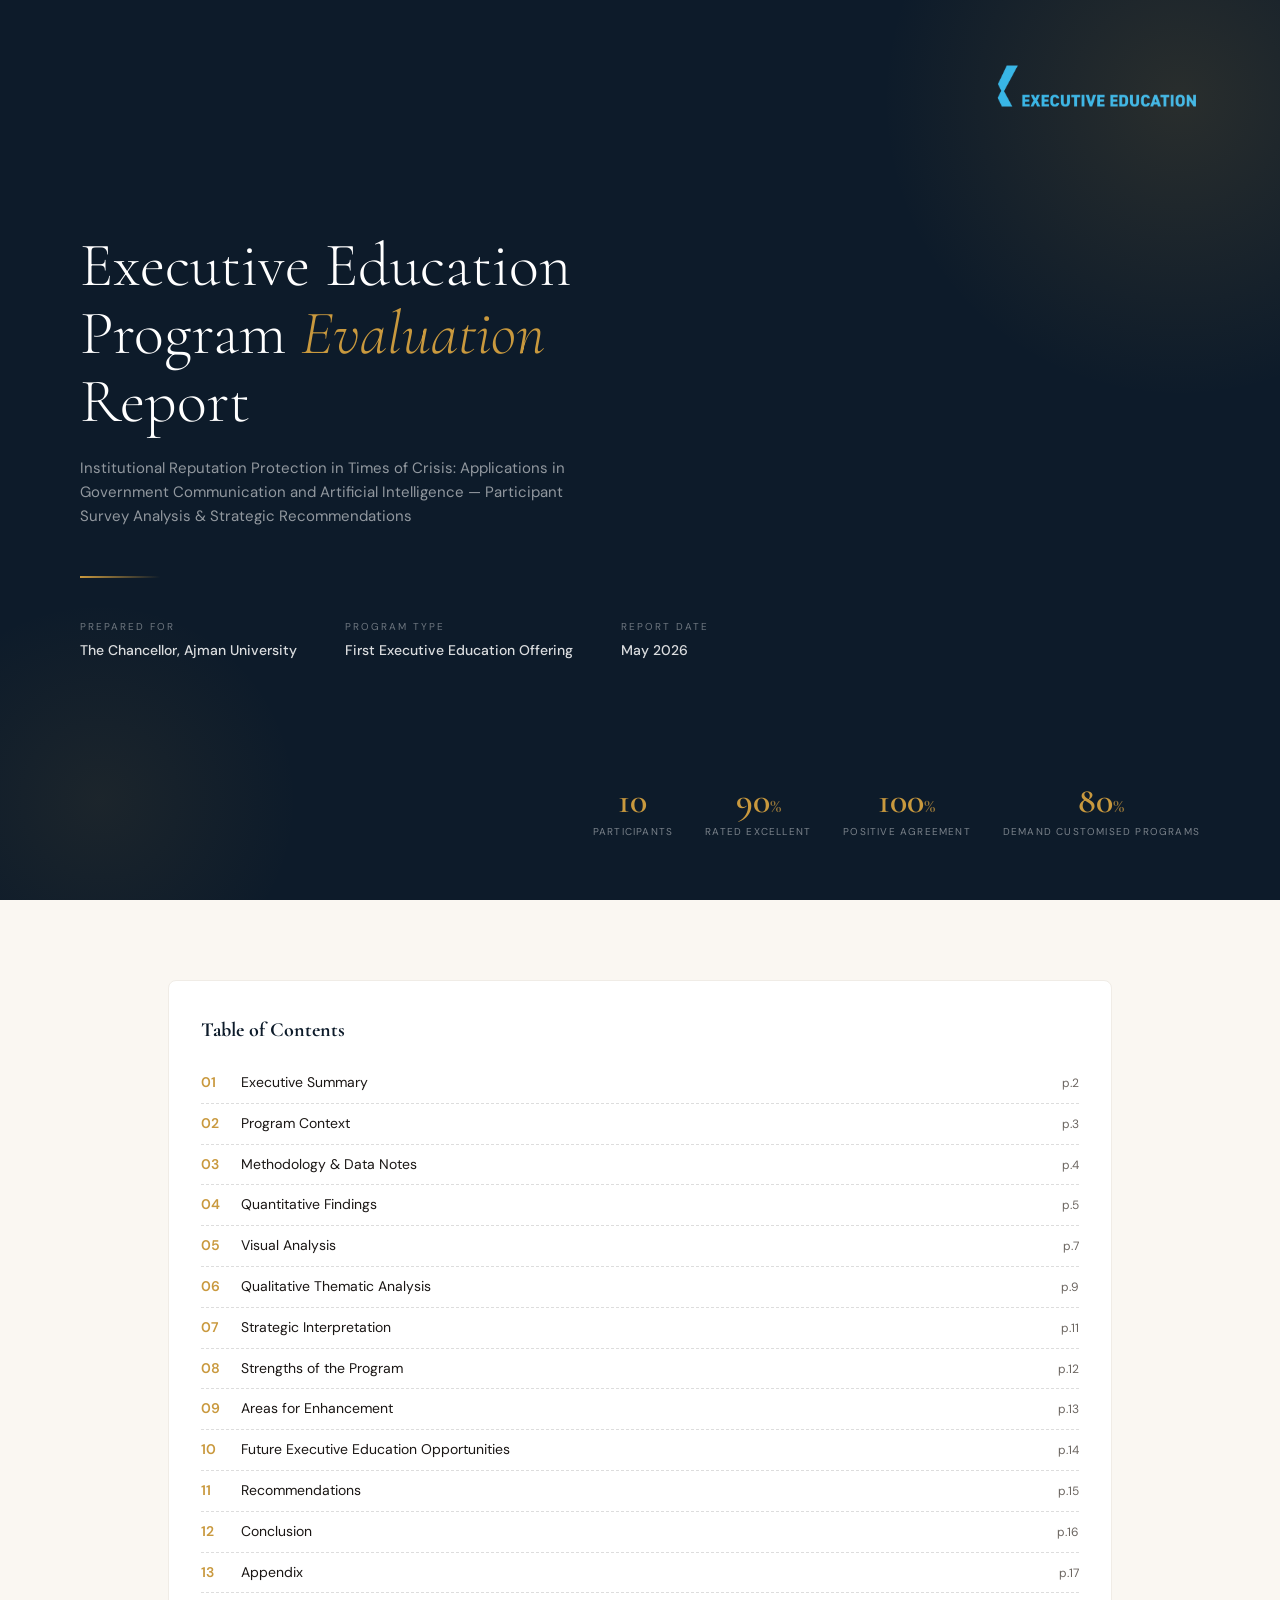
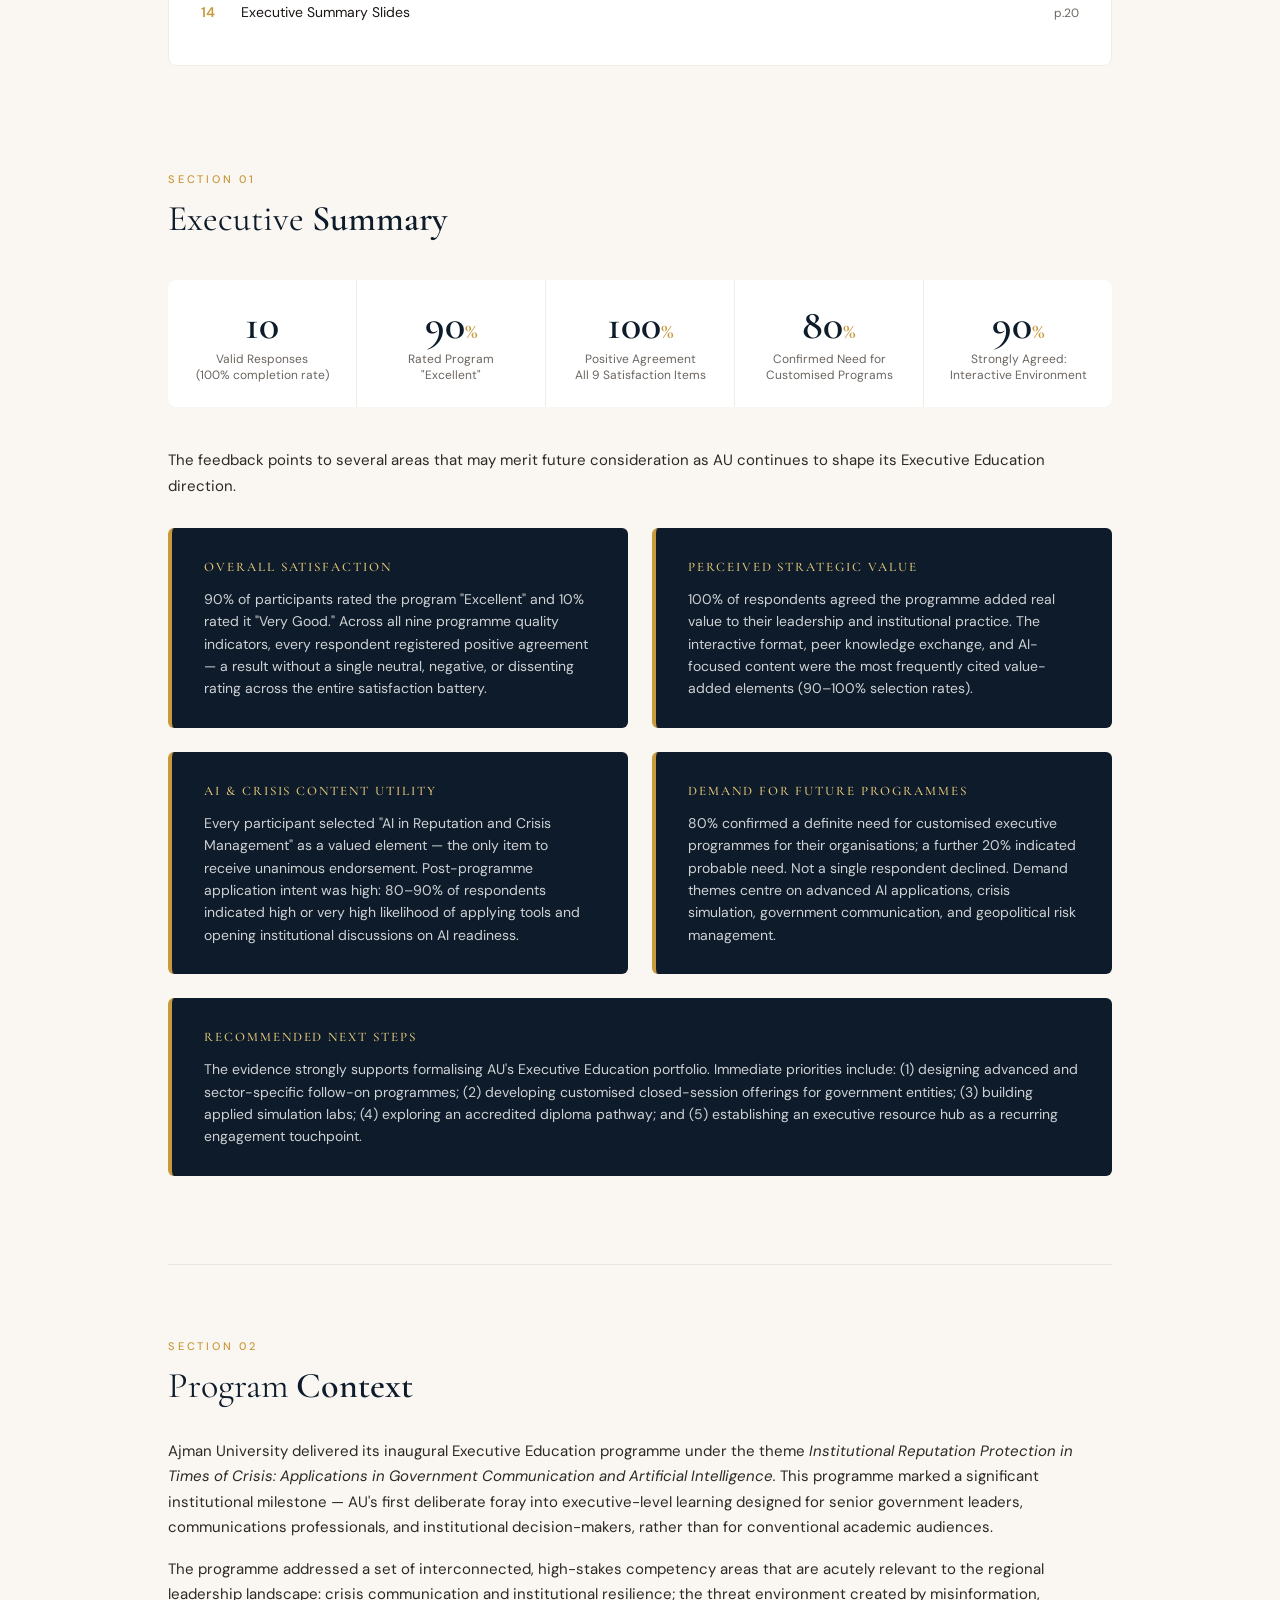
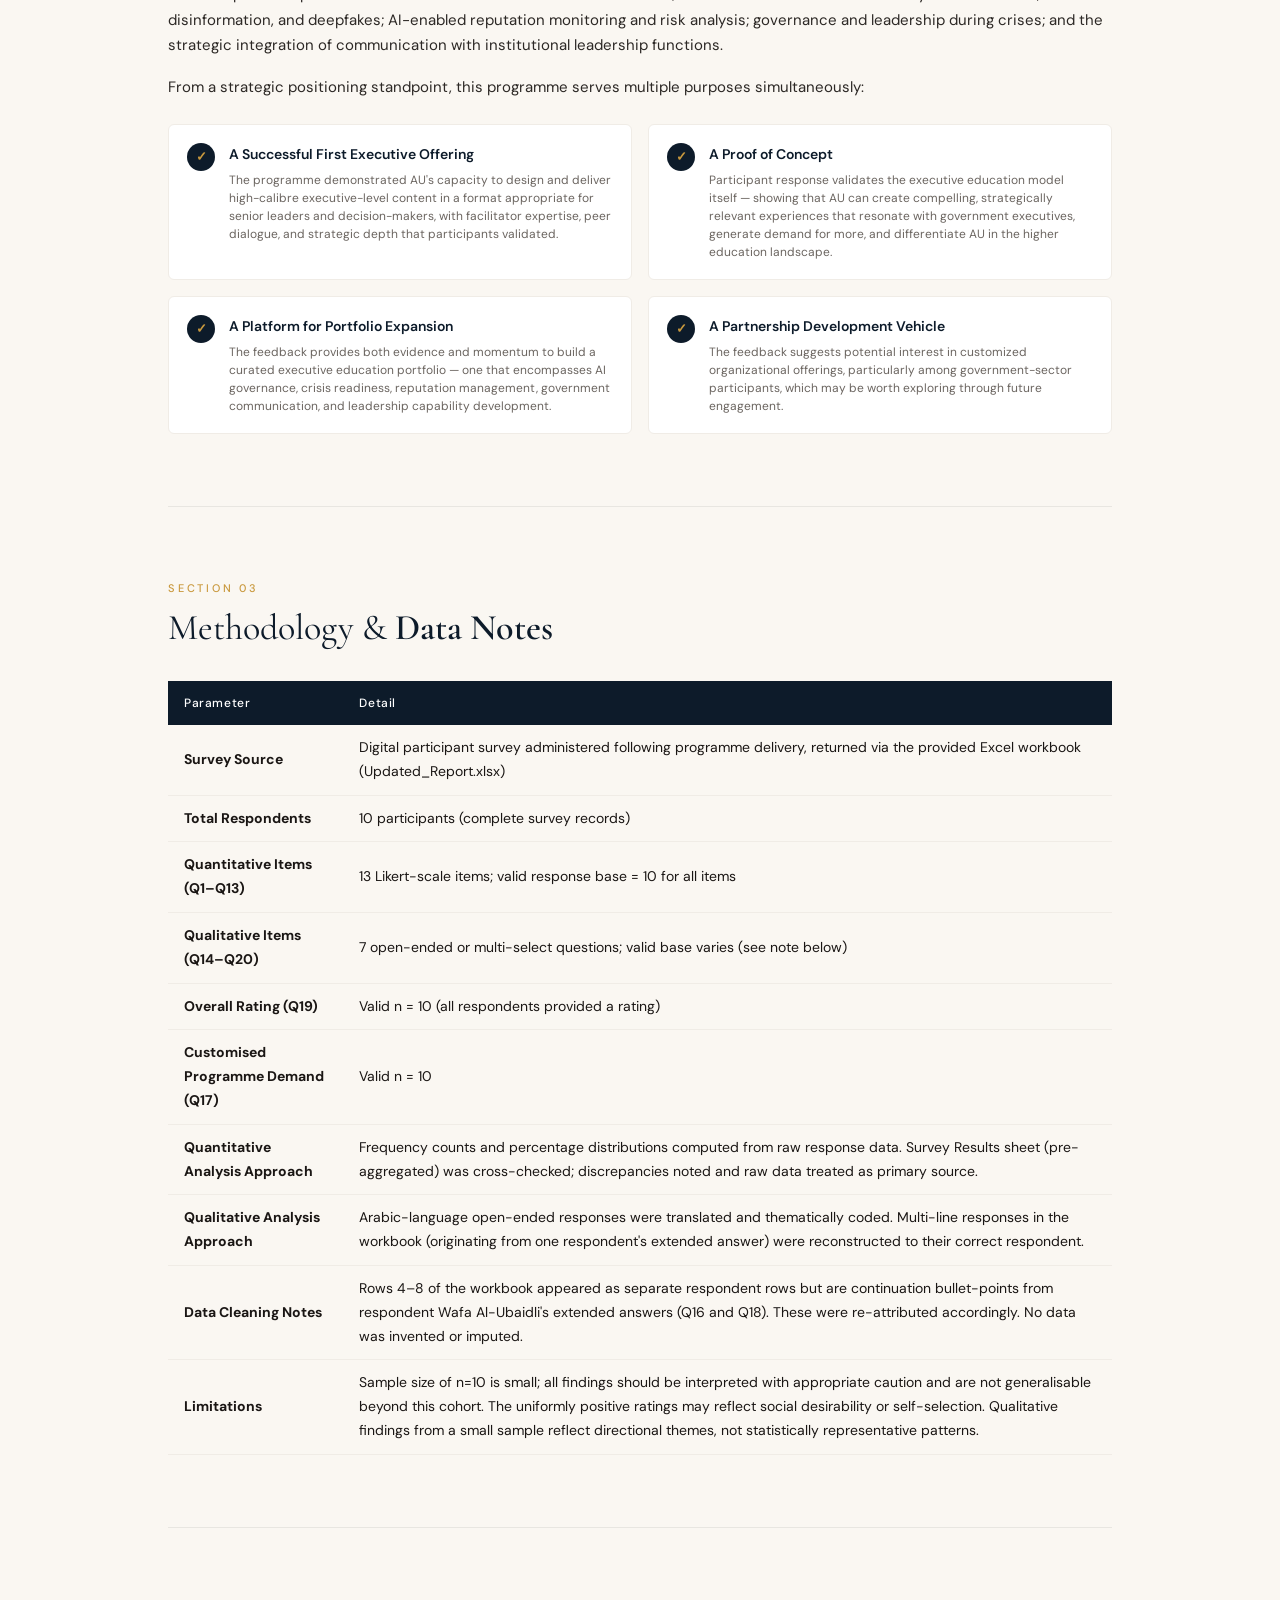
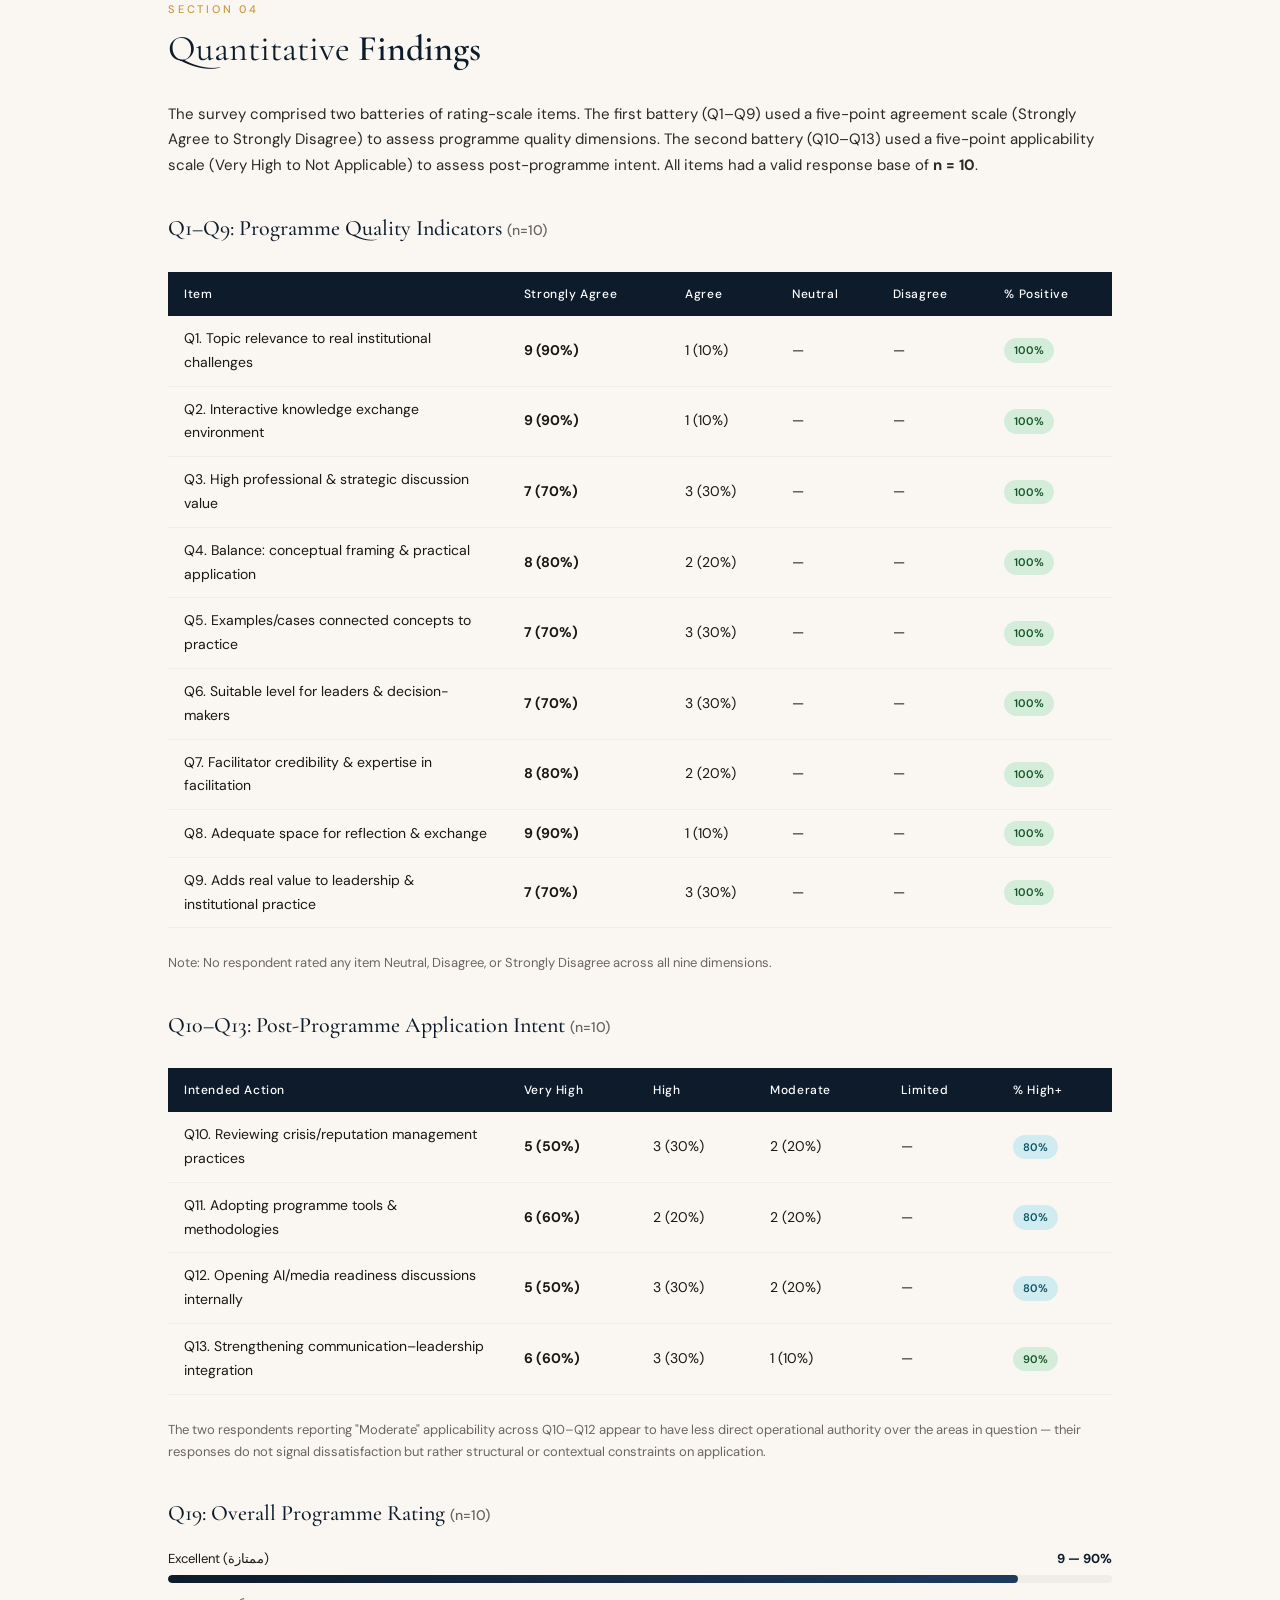
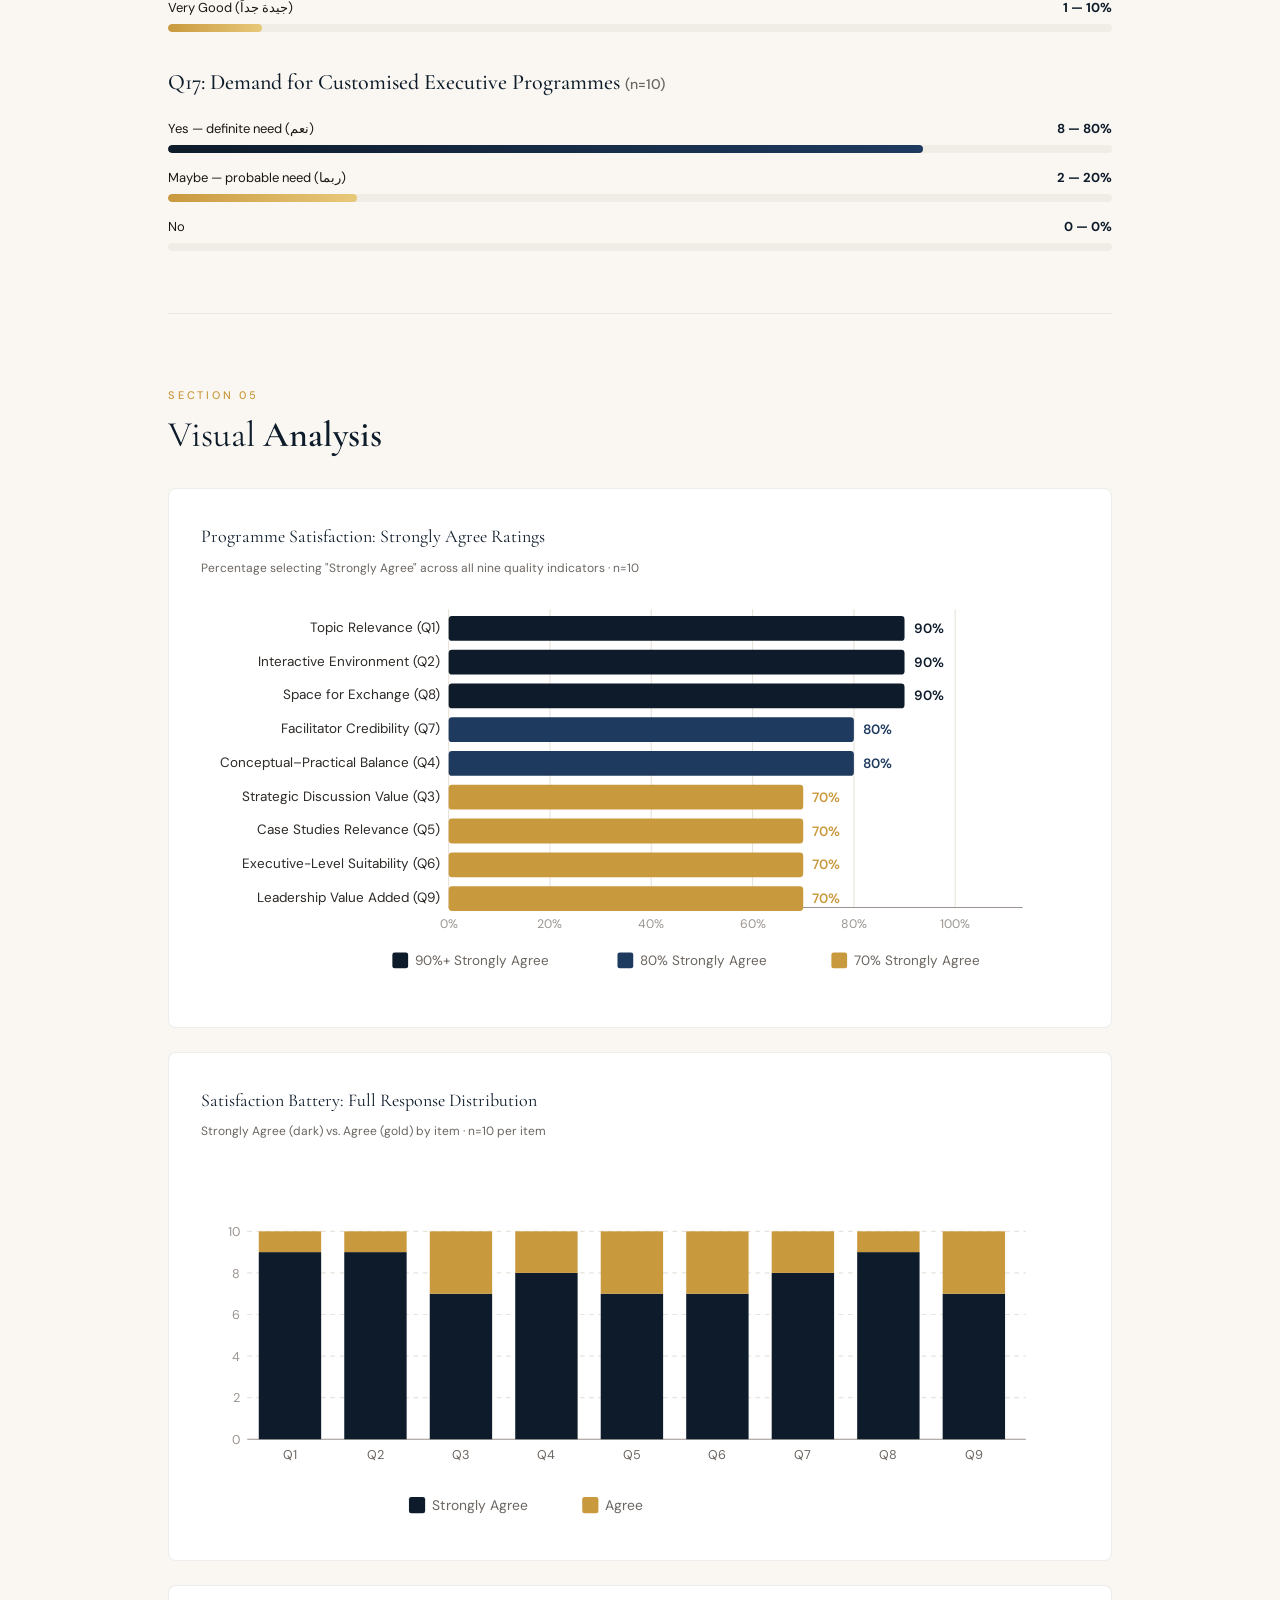
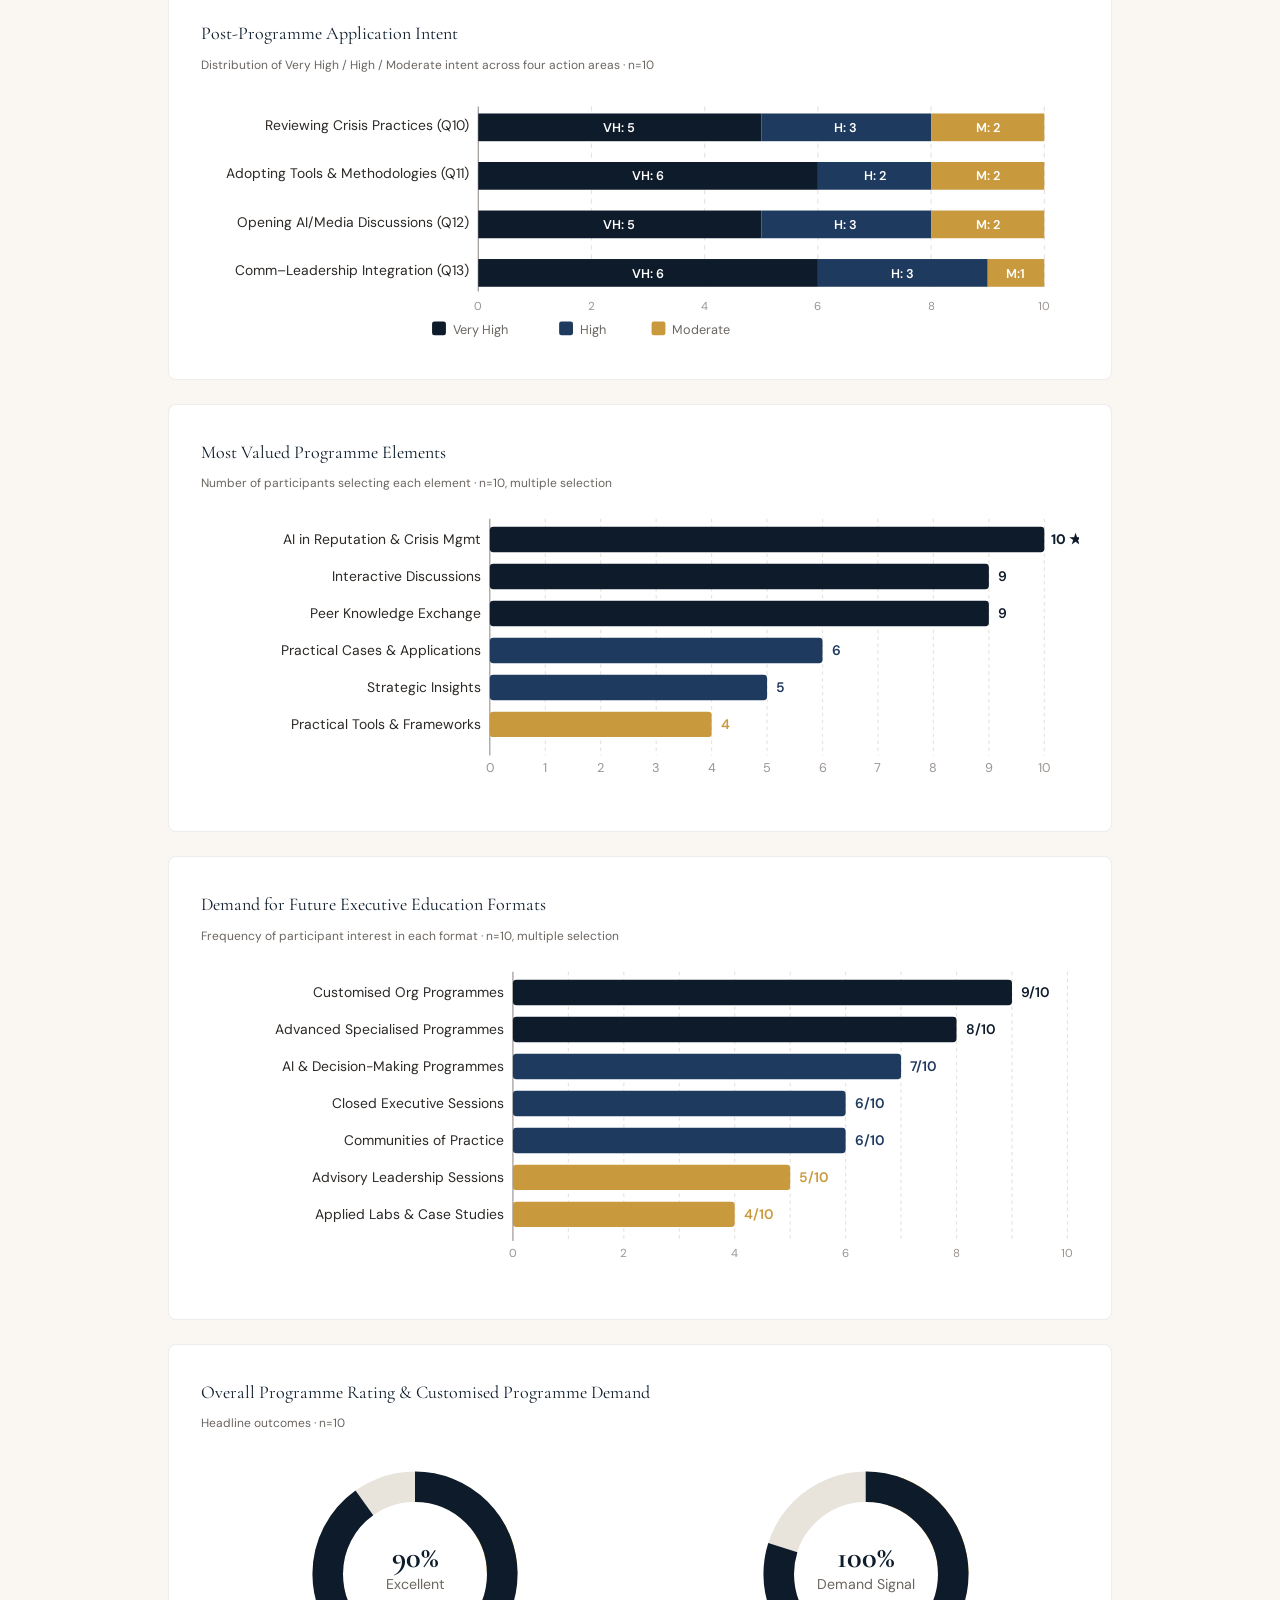
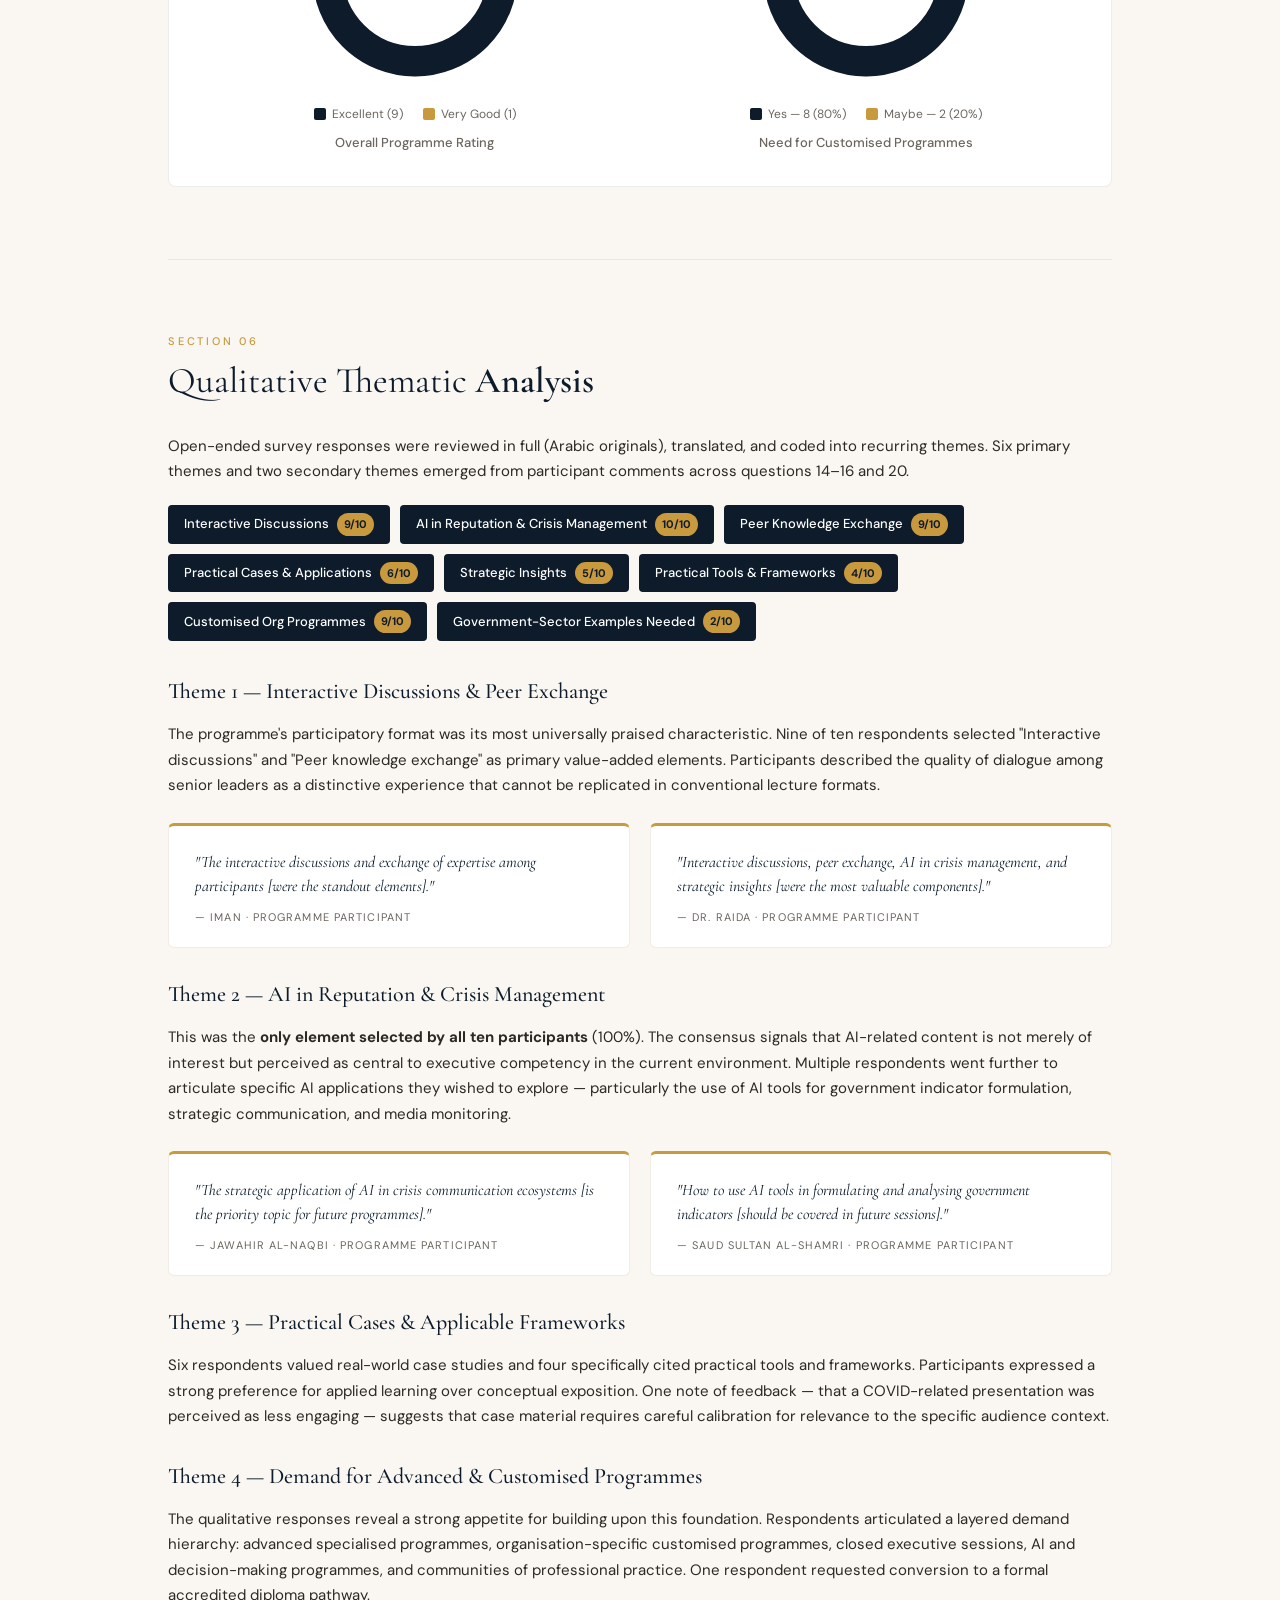
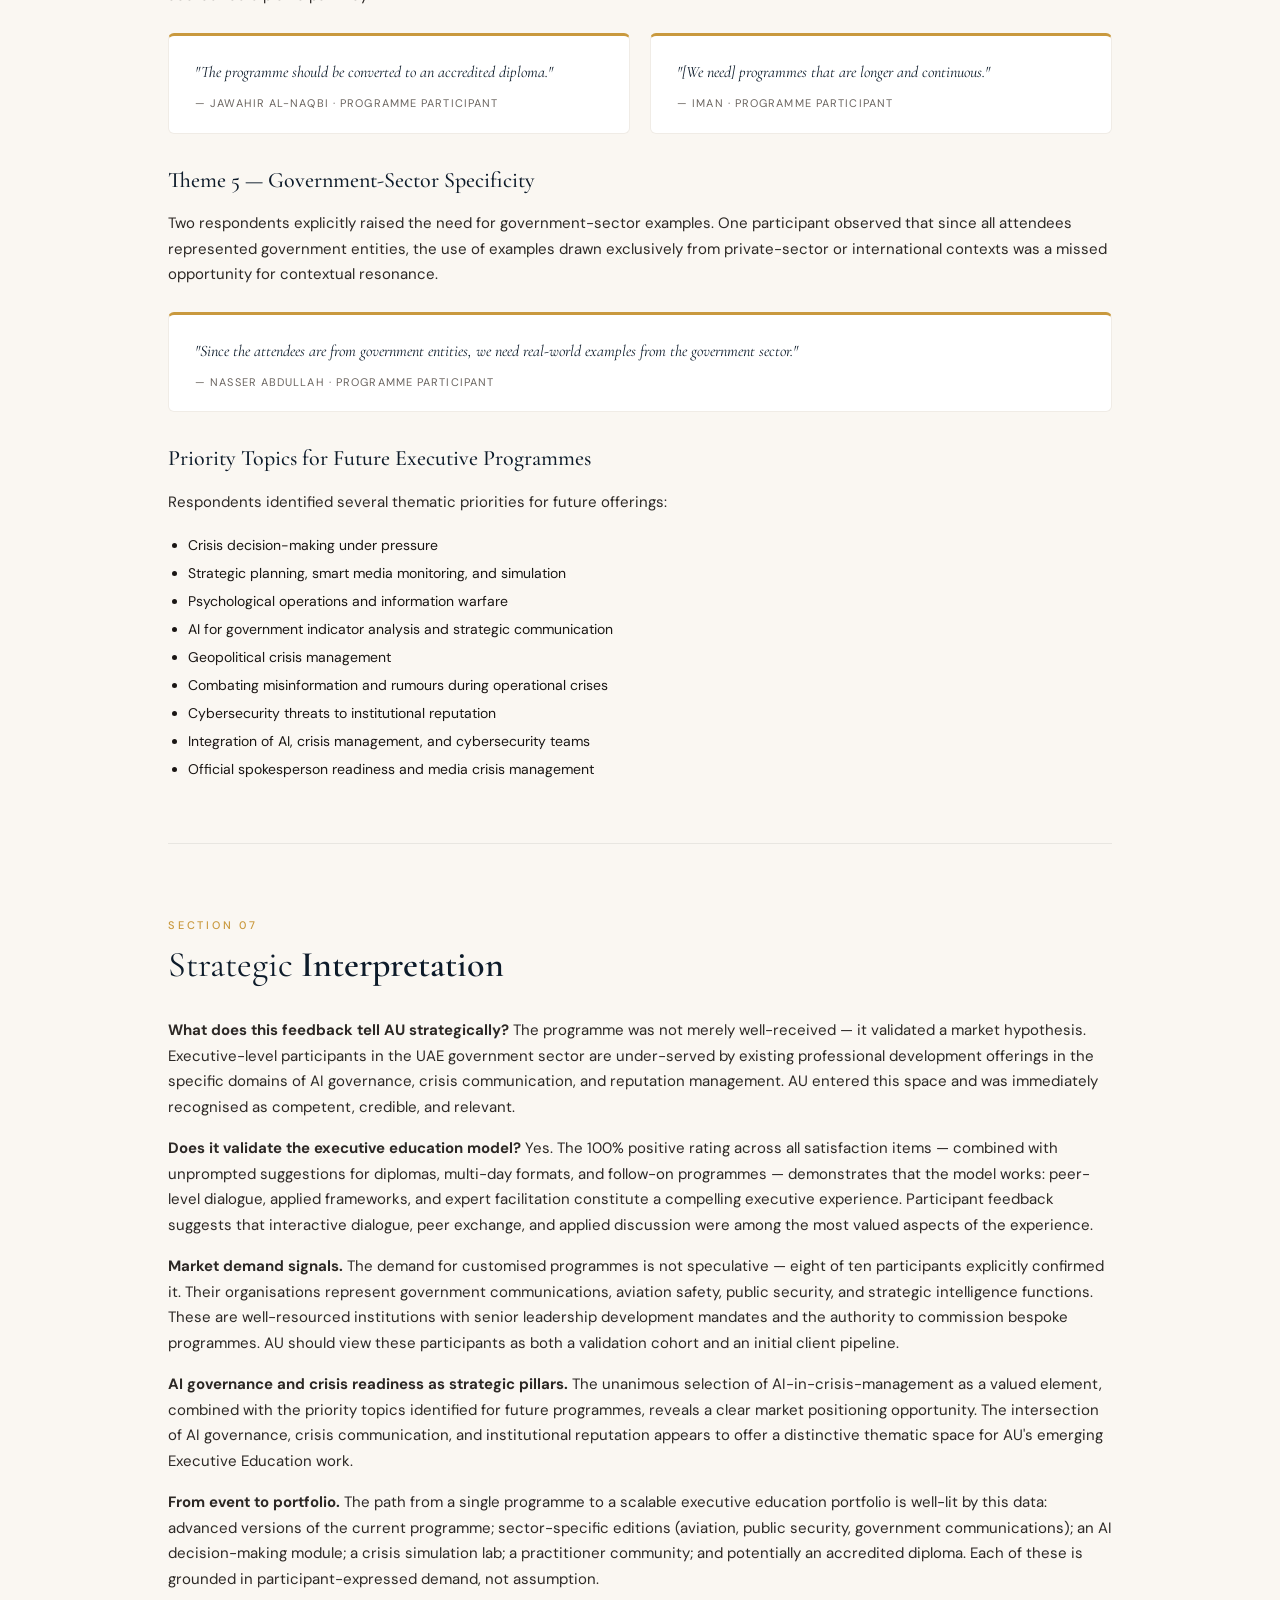
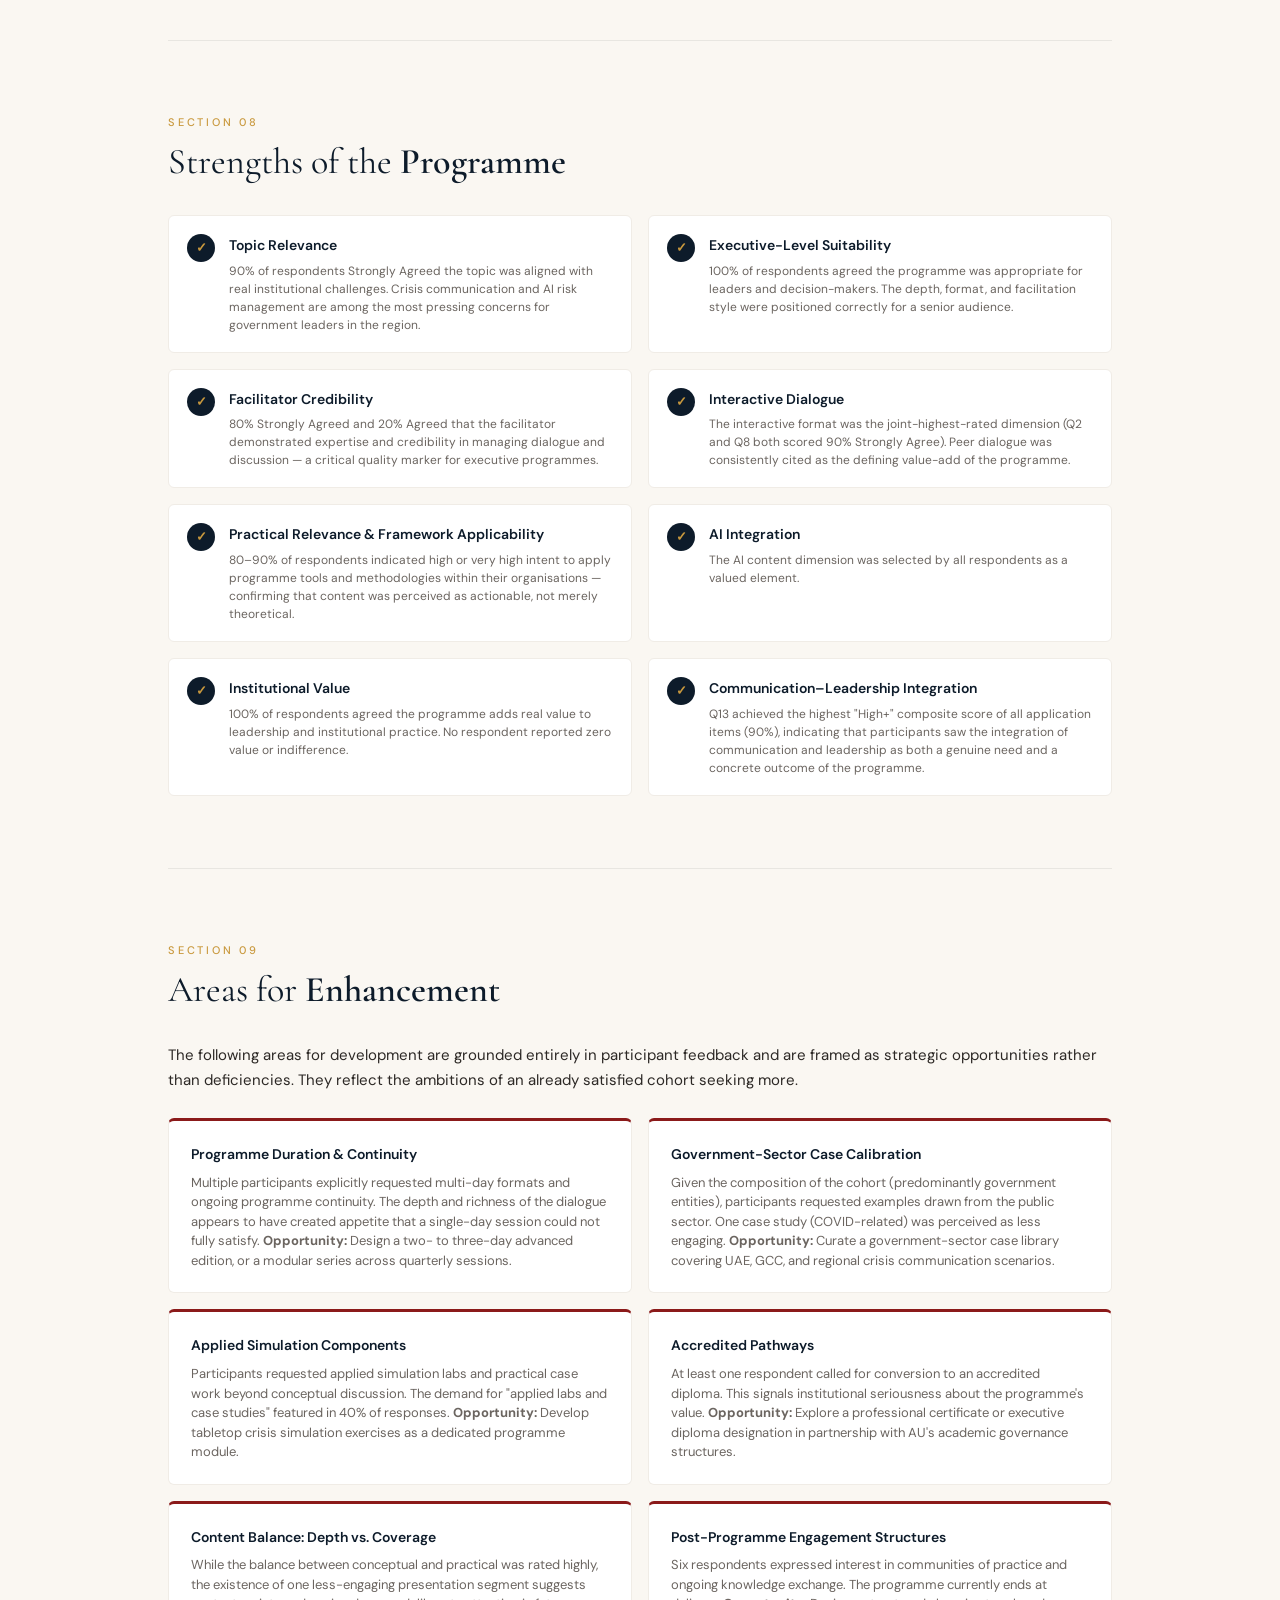
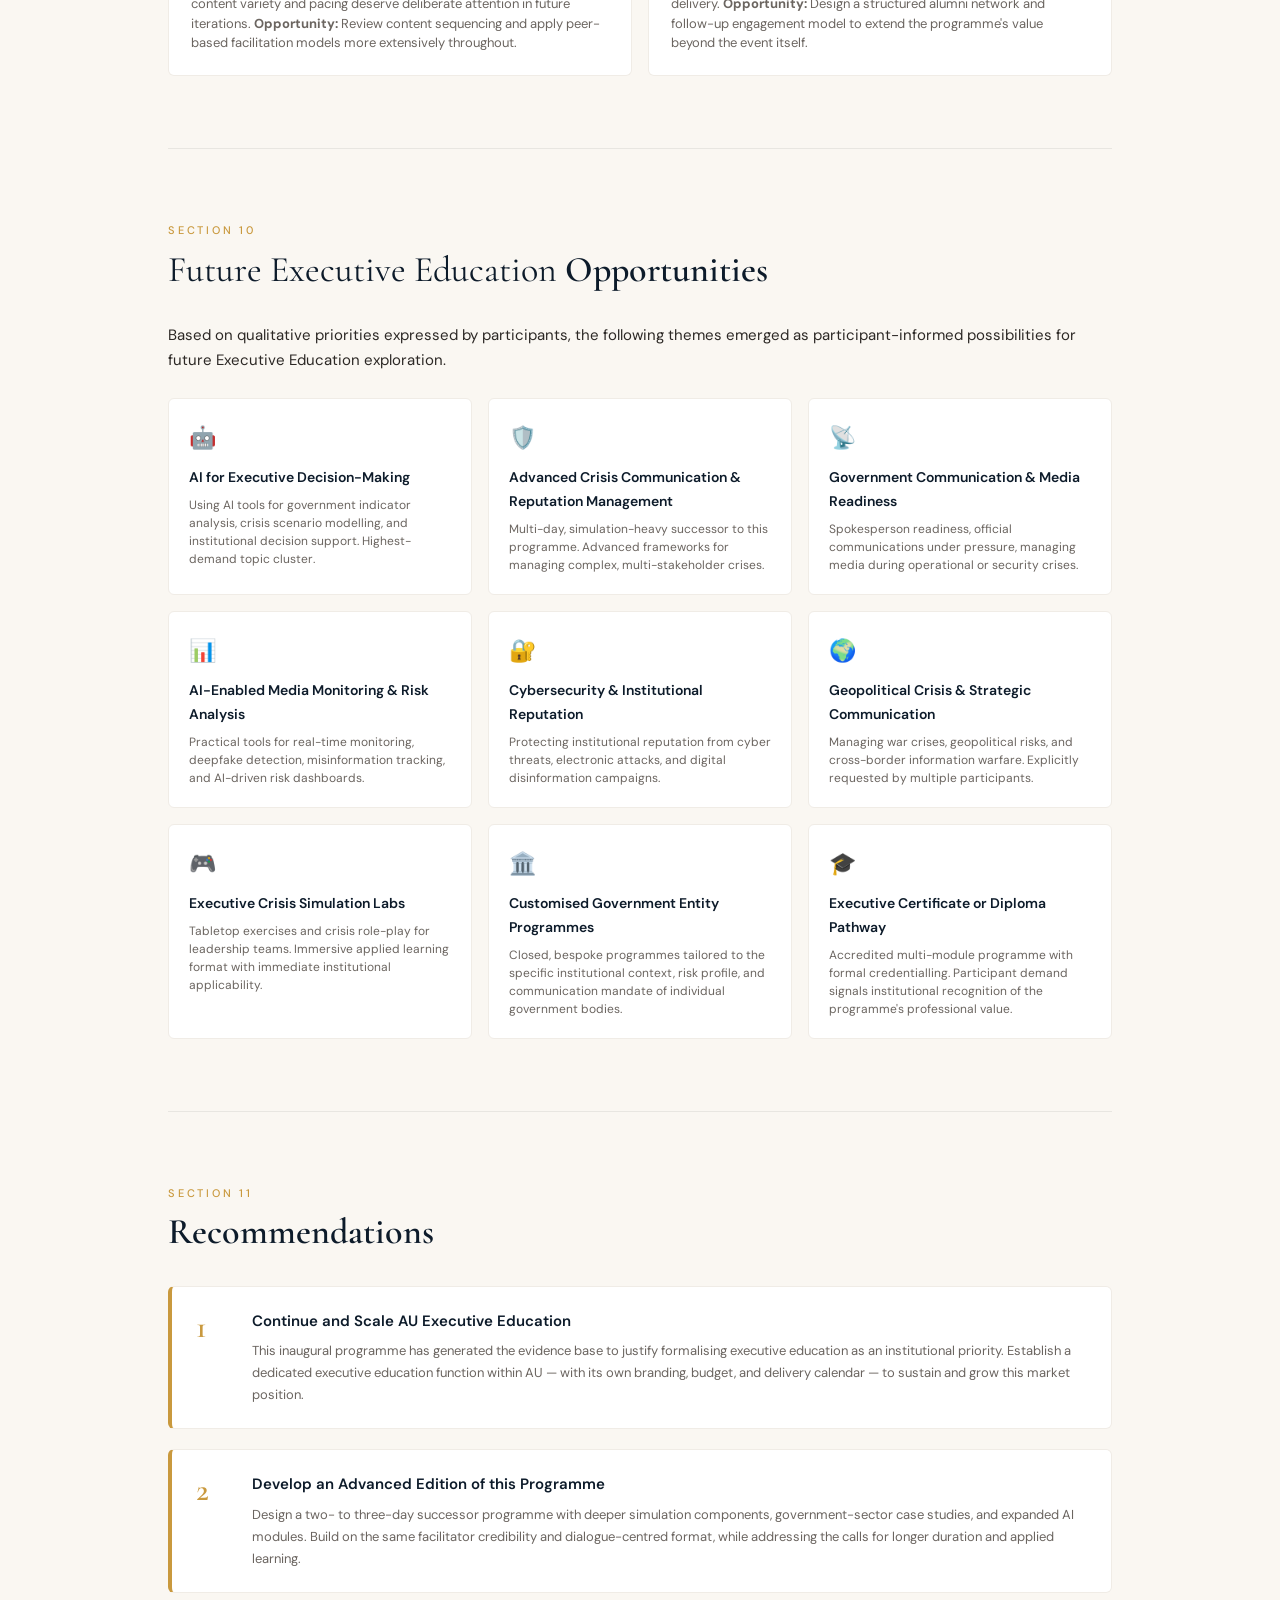
==== AU_Executive_Education_Report.html @ afb35cbf "Add files via upload" ====
<!DOCTYPE html>
<html lang="en">
<head>
<meta charset="UTF-8">
<meta name="viewport" content="width=device-width, initial-scale=1.0">
<title>AU Executive Education — Program Evaluation Report</title>
<link href="https://fonts.googleapis.com/css2?family=Cormorant+Garamond:ital,wght@0,300;0,400;0,500;0,600;0,700;1,300;1,400&family=DM+Sans:wght@300;400;500;600&display=swap" rel="stylesheet">

<style>
:root {
  --navy: #0d1b2a;
  --gold: #c9993e;
  --gold-light: #e8c97a;
  --cream: #faf7f2;
  --warm-gray: #6b6560;
  --light-gray: #f0ece6;
  --text: #1a1614;
  --accent: #8b1a1a;
}

*, *::before, *::after { box-sizing: border-box; margin: 0; padding: 0; }

body {
  font-family: 'DM Sans', sans-serif;
  background: var(--cream);
  color: var(--text);
  font-size: 15px;
  line-height: 1.7;
}

/* COVER PAGE */
.cover {
  background: var(--navy);
  min-height: 100vh;
  display: flex;
  flex-direction: column;
  justify-content: space-between;
  padding: 60px 80px;
  position: relative;
  overflow: hidden;
  page-break-after: always;
}
.cover::before {
  content: '';
  position: absolute;
  top: -200px; right: -200px;
  width: 600px; height: 600px;
  border-radius: 50%;
  background: radial-gradient(circle, rgba(201,153,62,0.15) 0%, transparent 70%);
}
.cover::after {
  content: '';
  position: absolute;
  bottom: -100px; left: -100px;
  width: 400px; height: 400px;
  border-radius: 50%;
  background: radial-gradient(circle, rgba(201,153,62,0.08) 0%, transparent 70%);
}
.cover-logo {
  display: flex;
  align-items: center;
  gap: 16px;
}
.cover-logo-mark {
  width: 48px; height: 48px;
  border: 2px solid var(--gold);
  border-radius: 4px;
  display: flex; align-items: center; justify-content: center;
  font-family: 'Cormorant Garamond', serif;
  font-size: 22px; color: var(--gold); font-weight: 700;
}
.cover-logo-text { color: rgba(255,255,255,0.7); font-size: 13px; letter-spacing: 0.12em; text-transform: uppercase; }

.cover-main { z-index: 1; }
.cover-tag {
  display: inline-block;
  border: 1px solid rgba(201,153,62,0.5);
  color: var(--gold-light);
  font-size: 11px; letter-spacing: 0.2em;
  text-transform: uppercase;
  padding: 6px 16px;
  border-radius: 2px;
  margin-bottom: 32px;
}
.cover-title {
  font-family: 'Cormorant Garamond', serif;
  font-size: 62px; font-weight: 300;
  color: #fff;
  line-height: 1.1;
  margin-bottom: 20px;
}
.cover-title em { color: var(--gold); font-style: italic; }
.cover-subtitle {
  color: rgba(255,255,255,0.55);
  font-size: 15px;
  max-width: 520px;
  line-height: 1.6;
  margin-bottom: 48px;
}
.cover-divider {
  width: 80px; height: 2px;
  background: linear-gradient(90deg, var(--gold), transparent);
  margin-bottom: 40px;
}
.cover-meta {
  display: flex; gap: 48px;
}
.cover-meta-item {}
.cover-meta-label { color: rgba(255,255,255,0.4); font-size: 10px; letter-spacing: 0.2em; text-transform: uppercase; margin-bottom: 4px; }
.cover-meta-value { color: rgba(255,255,255,0.85); font-size: 14px; font-weight: 500; }

.cover-footer {
  display: flex; justify-content: space-between; align-items: flex-end;
  z-index: 1;
}
.cover-footer-note { color: rgba(255,255,255,0.3); font-size: 11px; }
.cover-kpi-row { display: flex; gap: 32px; }
.cover-kpi { text-align: center; }
.cover-kpi-num { font-family: 'Cormorant Garamond', serif; font-size: 36px; color: var(--gold); font-weight: 600; line-height: 1; }
.cover-kpi-lbl { color: rgba(255,255,255,0.45); font-size: 10px; letter-spacing: 0.12em; text-transform: uppercase; margin-top: 4px; }

/* CONTENT */
.container { max-width: 1040px; margin: 0 auto; padding: 0 48px; }

/* SECTION HEADERS */
.section {
  padding: 72px 0 48px;
  border-bottom: 1px solid rgba(0,0,0,0.07);
}
.section:last-child { border-bottom: none; }

.section-number {
  font-size: 11px; letter-spacing: 0.25em; text-transform: uppercase;
  color: var(--gold); margin-bottom: 8px; font-weight: 500;
}
.section-title {
  font-family: 'Cormorant Garamond', serif;
  font-size: 36px; font-weight: 400;
  color: var(--navy);
  margin-bottom: 32px;
  line-height: 1.2;
}
.section-title strong { font-weight: 600; }

/* EXECUTIVE SUMMARY */
.exec-summary-grid {
  display: grid; grid-template-columns: 1fr 1fr;
  gap: 24px; margin-bottom: 40px;
}
.exec-summary-card {
  background: var(--navy);
  color: #fff;
  padding: 28px 32px;
  border-radius: 6px;
  border-left: 4px solid var(--gold);
}
.exec-summary-card h4 {
  font-family: 'Cormorant Garamond', serif;
  font-size: 13px; letter-spacing: 0.15em; text-transform: uppercase;
  color: var(--gold-light); margin-bottom: 10px; font-weight: 500;
}
.exec-summary-card p { font-size: 14px; line-height: 1.6; color: rgba(255,255,255,0.8); }

.exec-summary-card.full { grid-column: 1 / -1; }

/* KPI STRIP */
.kpi-strip {
  display: grid; grid-template-columns: repeat(5, 1fr);
  gap: 1px; background: var(--light-gray);
  margin: 40px 0;
  border-radius: 8px; overflow: hidden;
}
.kpi-box {
  background: #fff;
  padding: 24px 20px; text-align: center;
}
.kpi-box-num {
  font-family: 'Cormorant Garamond', serif;
  font-size: 42px; font-weight: 600;
  color: var(--navy); line-height: 1;
}
.kpi-box-num span { color: var(--gold); }
.kpi-box-lbl { font-size: 12px; color: var(--warm-gray); margin-top: 6px; line-height: 1.3; }

/* PROSE */
p { margin-bottom: 16px; color: #2c2825; }
p:last-child { margin-bottom: 0; }

/* DATA TABLES */
.data-table {
  width: 100%; border-collapse: collapse;
  margin: 24px 0; font-size: 14px;
}
.data-table th {
  background: var(--navy); color: #fff;
  padding: 12px 16px; text-align: left;
  font-weight: 500; font-size: 12px; letter-spacing: 0.05em;
}
.data-table td {
  padding: 11px 16px; border-bottom: 1px solid var(--light-gray);
  vertical-align: middle;
}
.data-table tr:nth-child(even) td { background: var(--cream); }
.data-table tr:hover td { background: #f5f0e8; }

/* PROGRESS BARS */
.progress-row { margin-bottom: 14px; }
.progress-label { display: flex; justify-content: space-between; margin-bottom: 5px; }
.progress-label span { font-size: 13px; }
.progress-label strong { font-size: 13px; color: var(--navy); }
.progress-bar-bg { background: var(--light-gray); border-radius: 999px; height: 8px; overflow: hidden; }
.progress-bar-fill { height: 100%; border-radius: 999px; background: linear-gradient(90deg, var(--navy), #1e3a5f); }
.progress-bar-fill.gold { background: linear-gradient(90deg, var(--gold), var(--gold-light)); }
.progress-bar-fill.accent { background: linear-gradient(90deg, var(--accent), #c44); }

/* CHART WRAPPERS */
.chart-wrap {
  background: #fff; border-radius: 8px;
  padding: 32px; margin: 24px 0;
  border: 1px solid rgba(0,0,0,0.07);
}
.chart-title {
  font-family: 'Cormorant Garamond', serif;
  font-size: 18px; color: var(--navy);
  margin-bottom: 6px;
}
.chart-subtitle { font-size: 12px; color: var(--warm-gray); margin-bottom: 20px; }
canvas { max-width: 100%; }

/* QUOTE BLOCKS */
.quote-grid { display: grid; grid-template-columns: 1fr 1fr; gap: 20px; margin: 24px 0; }
.quote-card {
  background: #fff; border-radius: 6px;
  padding: 24px 26px 20px;
  border-top: 3px solid var(--gold);
  border: 1px solid var(--light-gray);
  border-top: 3px solid var(--gold);
}
.quote-card blockquote {
  font-family: 'Cormorant Garamond', serif;
  font-size: 16px; font-style: italic; line-height: 1.5;
  color: var(--navy); margin-bottom: 10px;
}
.quote-card .attr { font-size: 11px; color: var(--warm-gray); letter-spacing: 0.1em; text-transform: uppercase; }
.quote-card.full { grid-column: 1 / -1; }

/* THEME TAGS */
.theme-cloud { display: flex; flex-wrap: wrap; gap: 10px; margin: 20px 0; }
.theme-tag {
  background: var(--navy); color: #fff;
  padding: 8px 16px; border-radius: 4px;
  font-size: 13px; font-weight: 500;
  display: flex; align-items: center; gap: 8px;
}
.theme-tag .count {
  background: var(--gold); color: var(--navy);
  font-size: 11px; font-weight: 700;
  padding: 2px 7px; border-radius: 999px;
}

/* RECOMMENDATIONS */
.rec-list { counter-reset: recs; margin: 24px 0; }
.rec-item {
  display: flex; gap: 20px; margin-bottom: 20px;
  background: #fff; padding: 22px 24px; border-radius: 6px;
  border: 1px solid var(--light-gray);
  border-left: 4px solid var(--gold);
}
.rec-num {
  font-family: 'Cormorant Garamond', serif;
  font-size: 32px; font-weight: 600; color: var(--gold);
  line-height: 1; min-width: 36px; flex-shrink: 0; padding-top: 2px;
}
.rec-body h4 { font-size: 15px; font-weight: 600; color: var(--navy); margin-bottom: 6px; }
.rec-body p { font-size: 13px; color: var(--warm-gray); margin: 0; }

/* OPPORTUNITY CARDS */
.opp-grid { display: grid; grid-template-columns: 1fr 1fr 1fr; gap: 16px; margin: 24px 0; }
.opp-card {
  background: #fff; border: 1px solid var(--light-gray);
  border-radius: 6px; padding: 20px;
}
.opp-icon { font-size: 22px; margin-bottom: 10px; }
.opp-card h4 { font-size: 14px; font-weight: 600; color: var(--navy); margin-bottom: 6px; }
.opp-card p { font-size: 12px; color: var(--warm-gray); margin: 0; line-height: 1.5; }

/* STRENGTH BADGES */
.strength-grid { display: grid; grid-template-columns: 1fr 1fr; gap: 16px; margin: 24px 0; }
.strength-item {
  display: flex; gap: 14px; align-items: flex-start;
  padding: 18px; background: #fff; border-radius: 6px;
  border: 1px solid var(--light-gray);
}
.strength-check {
  width: 28px; height: 28px; min-width: 28px;
  background: var(--navy); color: var(--gold);
  border-radius: 50%; display: flex; align-items: center; justify-content: center;
  font-size: 13px; font-weight: 700;
}
.strength-item h5 { font-size: 14px; font-weight: 600; color: var(--navy); margin-bottom: 4px; }
.strength-item p { font-size: 12px; color: var(--warm-gray); margin: 0; line-height: 1.5; }

/* ENHANCEMENT CARDS */
.enhancement-grid { display: grid; grid-template-columns: 1fr 1fr; gap: 16px; margin: 24px 0; }
.enhancement-card {
  background: #fff; border: 1px solid var(--light-gray);
  border-radius: 6px; padding: 22px;
  border-top: 3px solid var(--accent);
}
.enhancement-card h4 { font-size: 14px; font-weight: 600; color: var(--navy); margin-bottom: 6px; }
.enhancement-card p { font-size: 13px; color: var(--warm-gray); margin: 0; line-height: 1.5; }

/* SLIDES */
.slides-section { background: var(--navy); padding: 72px 0; }
.slides-section .container {}
.slide {
  background: #fff;
  border-radius: 10px; overflow: hidden;
  margin-bottom: 32px;
  box-shadow: 0 20px 60px rgba(0,0,0,0.25);
}
.slide-header {
  background: var(--navy);
  padding: 28px 40px;
  display: flex; justify-content: space-between; align-items: center;
  border-bottom: 3px solid var(--gold);
}
.slide-header-left h2 {
  font-family: 'Cormorant Garamond', serif;
  font-size: 22px; color: #fff; font-weight: 400; margin-bottom: 4px;
}
.slide-header-left p { font-size: 12px; color: rgba(255,255,255,0.5); letter-spacing: 0.1em; text-transform: uppercase; }
.slide-logo { color: var(--gold); font-family: 'Cormorant Garamond', serif; font-size: 14px; font-weight: 600; letter-spacing: 0.05em; }
.slide-body { padding: 36px 40px; }

.slide-kpis { display: grid; grid-template-columns: repeat(4, 1fr); gap: 16px; margin-bottom: 32px; }
.slide-kpi {
  background: var(--light-gray); border-radius: 6px;
  padding: 20px; text-align: center;
}
.slide-kpi .num {
  font-family: 'Cormorant Garamond', serif;
  font-size: 40px; font-weight: 600;
  color: var(--navy); line-height: 1;
}
.slide-kpi .num span { color: var(--gold); font-size: 26px; }
.slide-kpi .lbl { font-size: 11px; color: var(--warm-gray); margin-top: 4px; line-height: 1.3; }

.slide-two-col { display: grid; grid-template-columns: 1fr 1fr; gap: 28px; }
.slide-col-title { font-size: 12px; letter-spacing: 0.15em; text-transform: uppercase; color: var(--gold); margin-bottom: 14px; font-weight: 600; }

.demand-bar { margin-bottom: 12px; }
.demand-bar-label { display: flex; justify-content: space-between; font-size: 13px; margin-bottom: 5px; }
.demand-bar-label span { color: #555; }
.demand-bar-label strong { color: var(--navy); }
.demand-bar-bg { background: var(--light-gray); height: 7px; border-radius: 999px; overflow: hidden; }
.demand-bar-fill { height: 100%; border-radius: 999px; background: var(--gold); }

.insight-list { list-style: none; }
.insight-list li {
  padding: 10px 0 10px 22px;
  border-bottom: 1px solid var(--light-gray);
  font-size: 13px; color: #333; position: relative; line-height: 1.5;
}
.insight-list li::before {
  content: '→'; position: absolute; left: 0;
  color: var(--gold); font-weight: 700;
}
.insight-list li:last-child { border-bottom: none; }

/* APPENDIX */
.appendix-table {
  width: 100%; border-collapse: collapse; font-size: 13px; margin: 20px 0;
}
.appendix-table th {
  background: var(--light-gray); color: var(--navy);
  padding: 10px 12px; text-align: left; font-weight: 600; font-size: 11px;
  letter-spacing: 0.05em; text-transform: uppercase;
  border-bottom: 2px solid var(--navy);
}
.appendix-table td { padding: 9px 12px; border-bottom: 1px solid #e8e3db; vertical-align: top; }
.appendix-table tr:hover td { background: #faf7f0; }

/* BADGE */
.badge {
  display: inline-block; padding: 3px 10px; border-radius: 999px;
  font-size: 11px; font-weight: 600;
}
.badge-green { background: #d4edda; color: #155724; }
.badge-blue { background: #d1ecf1; color: #0c5460; }
.badge-gold { background: #fef3cd; color: #856404; }

/* PAGE BREAKS */
.page-break { page-break-before: always; padding-top: 40px; }

/* CONCLUSION */
.conclusion-box {
  background: var(--navy);
  color: #fff; border-radius: 8px;
  padding: 48px 52px;
  margin: 32px 0;
  position: relative; overflow: hidden;
}
.conclusion-box::before {
  content: '"';
  font-family: 'Cormorant Garamond', serif;
  font-size: 200px; line-height: 1;
  position: absolute; top: -20px; right: 40px;
  color: rgba(201,153,62,0.12);
}
.conclusion-box h3 {
  font-family: 'Cormorant Garamond', serif;
  font-size: 28px; font-weight: 400; color: var(--gold-light);
  margin-bottom: 20px;
}
.conclusion-box p { color: rgba(255,255,255,0.8); font-size: 15px; line-height: 1.7; margin-bottom: 16px; }
.conclusion-box p:last-child { margin-bottom: 0; color: rgba(255,255,255,0.9); font-weight: 500; }

/* TOC */
.toc { background: #fff; border-radius: 8px; padding: 32px; margin: 32px 0; border: 1px solid var(--light-gray); }
.toc h3 { font-family: 'Cormorant Garamond', serif; font-size: 20px; color: var(--navy); margin-bottom: 16px; }
.toc-item { display: flex; justify-content: space-between; align-items: baseline; padding: 8px 0; border-bottom: 1px dashed #ddd; font-size: 14px; }
.toc-item:last-child { border-bottom: none; }
.toc-num { color: var(--gold); font-weight: 600; min-width: 28px; }
.toc-name { flex: 1; padding: 0 12px; }
.toc-page { color: var(--warm-gray); font-size: 12px; }

/* SLIDE 3 RECS */
.slide-rec-list { list-style: none; }
.slide-rec-item {
  display: flex; gap: 14px; padding: 12px 0;
  border-bottom: 1px solid var(--light-gray);
}
.slide-rec-item:last-child { border-bottom: none; }
.slide-rec-num {
  font-family: 'Cormorant Garamond', serif;
  font-size: 22px; color: var(--gold); font-weight: 600;
  line-height: 1; min-width: 24px;
}
.slide-rec-text h5 { font-size: 13px; font-weight: 600; color: var(--navy); margin-bottom: 2px; }
.slide-rec-text p { font-size: 12px; color: var(--warm-gray); margin: 0; }

/* FOOTER STRIP */
.report-footer {
  background: var(--navy); color: rgba(255,255,255,0.4);
  text-align: center; padding: 20px;
  font-size: 11px; letter-spacing: 0.1em;
}

@media print {
  body { font-size: 13px; }
  .cover { min-height: 100vh; }
  .slides-section { -webkit-print-color-adjust: exact; }
}
</style>
</head>
<body>

<!-- ==================== COVER ==================== -->
<div class="cover">
  <div class="cover-logo" style="display:flex;justify-content:flex-end;">
    <img src="[data-uri]" alt="AU Executive Education" style="height:52px;mix-blend-mode:screen;"/>
  </div>

  <div class="cover-main">
    <h1 class="cover-title">
      Executive Education<br>
      Program <em>Evaluation</em><br>
      Report
    </h1>
    <p class="cover-subtitle">
      Institutional Reputation Protection in Times of Crisis: Applications in Government Communication and Artificial Intelligence — Participant Survey Analysis & Strategic Recommendations
    </p>
    <div class="cover-divider"></div>
    <div class="cover-meta">
      <div class="cover-meta-item">
        <div class="cover-meta-label">Prepared For</div>
        <div class="cover-meta-value">The Chancellor, Ajman University</div>
      </div>
      <div class="cover-meta-item">
        <div class="cover-meta-label">Program Type</div>
        <div class="cover-meta-value">First Executive Education Offering</div>
      </div>
      <div class="cover-meta-item">
        <div class="cover-meta-label">Report Date</div>
        <div class="cover-meta-value">May 2026</div>
      </div>
    </div>
  </div>

  <div class="cover-footer">
    <div class="cover-footer-note"></div>
    <div class="cover-kpi-row">
      <div class="cover-kpi">
        <div class="cover-kpi-num">10</div>
        <div class="cover-kpi-lbl">Participants</div>
      </div>
      <div class="cover-kpi">
        <div class="cover-kpi-num">90<span style="font-size:20px;color:rgba(201,153,62,0.7)">%</span></div>
        <div class="cover-kpi-lbl">Rated Excellent</div>
      </div>
      <div class="cover-kpi">
        <div class="cover-kpi-num">100<span style="font-size:20px;color:rgba(201,153,62,0.7)">%</span></div>
        <div class="cover-kpi-lbl">Positive Agreement</div>
      </div>
      <div class="cover-kpi">
        <div class="cover-kpi-num">80<span style="font-size:20px;color:rgba(201,153,62,0.7)">%</span></div>
        <div class="cover-kpi-lbl">Demand Customised Programs</div>
      </div>
    </div>
  </div>
</div>

<!-- ==================== MAIN CONTENT ==================== -->
<div class="container">

  <!-- TOC -->
  <div style="padding-top:48px;">
    <div class="toc">
      <h3>Table of Contents</h3>
      <div class="toc-item"><span class="toc-num">01</span><span class="toc-name">Executive Summary</span><span class="toc-page">p.2</span></div>
      <div class="toc-item"><span class="toc-num">02</span><span class="toc-name">Program Context</span><span class="toc-page">p.3</span></div>
      <div class="toc-item"><span class="toc-num">03</span><span class="toc-name">Methodology & Data Notes</span><span class="toc-page">p.4</span></div>
      <div class="toc-item"><span class="toc-num">04</span><span class="toc-name">Quantitative Findings</span><span class="toc-page">p.5</span></div>
      <div class="toc-item"><span class="toc-num">05</span><span class="toc-name">Visual Analysis</span><span class="toc-page">p.7</span></div>
      <div class="toc-item"><span class="toc-num">06</span><span class="toc-name">Qualitative Thematic Analysis</span><span class="toc-page">p.9</span></div>
      <div class="toc-item"><span class="toc-num">07</span><span class="toc-name">Strategic Interpretation</span><span class="toc-page">p.11</span></div>
      <div class="toc-item"><span class="toc-num">08</span><span class="toc-name">Strengths of the Program</span><span class="toc-page">p.12</span></div>
      <div class="toc-item"><span class="toc-num">09</span><span class="toc-name">Areas for Enhancement</span><span class="toc-page">p.13</span></div>
      <div class="toc-item"><span class="toc-num">10</span><span class="toc-name">Future Executive Education Opportunities</span><span class="toc-page">p.14</span></div>
      <div class="toc-item"><span class="toc-num">11</span><span class="toc-name">Recommendations</span><span class="toc-page">p.15</span></div>
      <div class="toc-item"><span class="toc-num">12</span><span class="toc-name">Conclusion</span><span class="toc-page">p.16</span></div>
      <div class="toc-item"><span class="toc-num">13</span><span class="toc-name">Appendix</span><span class="toc-page">p.17</span></div>
      <div class="toc-item"><span class="toc-num">14</span><span class="toc-name">Executive Summary Slides</span><span class="toc-page">p.20</span></div>
    </div>
  </div>

  <!-- ===== SECTION 1: EXECUTIVE SUMMARY ===== -->
  <div class="section">
    <div class="section-number">Section 01</div>
    <h2 class="section-title">Executive <strong>Summary</strong></h2>

    <div class="kpi-strip">
      <div class="kpi-box">
        <div class="kpi-box-num">10</div>
        <div class="kpi-box-lbl">Valid Responses<br>(100% completion rate)</div>
      </div>
      <div class="kpi-box">
        <div class="kpi-box-num">90<span style="font-size:22px;color:var(--gold)">%</span></div>
        <div class="kpi-box-lbl">Rated Program<br>"Excellent"</div>
      </div>
      <div class="kpi-box">
        <div class="kpi-box-num">100<span style="font-size:22px;color:var(--gold)">%</span></div>
        <div class="kpi-box-lbl">Positive Agreement<br>All 9 Satisfaction Items</div>
      </div>
      <div class="kpi-box">
        <div class="kpi-box-num">80<span style="font-size:22px;color:var(--gold)">%</span></div>
        <div class="kpi-box-lbl">Confirmed Need for<br>Customised Programs</div>
      </div>
      <div class="kpi-box">
        <div class="kpi-box-num">90<span style="font-size:22px;color:var(--gold)">%</span></div>
        <div class="kpi-box-lbl">Strongly Agreed:<br>Interactive Environment</div>
      </div>
    </div>

    <p style="margin-bottom:28px;font-size:15px;line-height:1.75;color:#2c2825;">The feedback points to several areas that may merit future consideration as AU continues to shape its Executive Education direction.</p>
    <div class="exec-summary-grid">
      <div class="exec-summary-card">
        <h4>Overall Satisfaction</h4>
        <p>90% of participants rated the program "Excellent" and 10% rated it "Very Good." Across all nine programme quality indicators, every respondent registered positive agreement — a result without a single neutral, negative, or dissenting rating across the entire satisfaction battery.</p>
      </div>
      <div class="exec-summary-card">
        <h4>Perceived Strategic Value</h4>
        <p>100% of respondents agreed the programme added real value to their leadership and institutional practice. The interactive format, peer knowledge exchange, and AI-focused content were the most frequently cited value-added elements (90–100% selection rates).</p>
      </div>
      <div class="exec-summary-card">
        <h4>AI & Crisis Content Utility</h4>
        <p>Every participant selected "AI in Reputation and Crisis Management" as a valued element — the only item to receive unanimous endorsement. Post-programme application intent was high: 80–90% of respondents indicated high or very high likelihood of applying tools and opening institutional discussions on AI readiness.</p>
      </div>
      <div class="exec-summary-card">
        <h4>Demand for Future Programmes</h4>
        <p>80% confirmed a definite need for customised executive programmes for their organisations; a further 20% indicated probable need. Not a single respondent declined. Demand themes centre on advanced AI applications, crisis simulation, government communication, and geopolitical risk management.</p>
      </div>
      <div class="exec-summary-card full">
        <h4>Recommended Next Steps</h4>
        <p>The evidence strongly supports formalising AU's Executive Education portfolio. Immediate priorities include: (1) designing advanced and sector-specific follow-on programmes; (2) developing customised closed-session offerings for government entities; (3) building applied simulation labs; (4) exploring an accredited diploma pathway; and (5) establishing an executive resource hub as a recurring engagement touchpoint.</p>
      </div>
    </div>
  </div>

  <!-- ===== SECTION 2: PROGRAM CONTEXT ===== -->
  <div class="section">
    <div class="section-number">Section 02</div>
    <h2 class="section-title">Program <strong>Context</strong></h2>

    <p>Ajman University delivered its inaugural Executive Education programme under the theme <em>Institutional Reputation Protection in Times of Crisis: Applications in Government Communication and Artificial Intelligence.</em> This programme marked a significant institutional milestone — AU's first deliberate foray into executive-level learning designed for senior government leaders, communications professionals, and institutional decision-makers, rather than for conventional academic audiences.</p>

    <p>The programme addressed a set of interconnected, high-stakes competency areas that are acutely relevant to the regional leadership landscape: crisis communication and institutional resilience; the threat environment created by misinformation, disinformation, and deepfakes; AI-enabled reputation monitoring and risk analysis; governance and leadership during crises; and the strategic integration of communication with institutional leadership functions.</p>

    <p>From a strategic positioning standpoint, this programme serves multiple purposes simultaneously:</p>

    <div class="strength-grid">
      <div class="strength-item">
        <div class="strength-check">✓</div>
        <div>
          <h5>A Successful First Executive Offering</h5>
          <p>The programme demonstrated AU's capacity to design and deliver high-calibre executive-level content in a format appropriate for senior leaders and decision-makers, with facilitator expertise, peer dialogue, and strategic depth that participants validated.</p>
        </div>
      </div>
      <div class="strength-item">
        <div class="strength-check">✓</div>
        <div>
          <h5>A Proof of Concept</h5>
          <p>Participant response validates the executive education model itself — showing that AU can create compelling, strategically relevant experiences that resonate with government executives, generate demand for more, and differentiate AU in the higher education landscape.</p>
        </div>
      </div>
      <div class="strength-item">
        <div class="strength-check">✓</div>
        <div>
          <h5>A Platform for Portfolio Expansion</h5>
          <p>The feedback provides both evidence and momentum to build a curated executive education portfolio — one that encompasses AI governance, crisis readiness, reputation management, government communication, and leadership capability development.</p>
        </div>
      </div>
      <div class="strength-item">
        <div class="strength-check">✓</div>
        <div>
          <h5>A Partnership Development Vehicle</h5>
          <p>The feedback suggests potential interest in customized organizational offerings, particularly among government-sector participants, which may be worth exploring through future engagement.</p>
        </div>
      </div>
    </div>
  </div>

  <!-- ===== SECTION 3: METHODOLOGY ===== -->
  <div class="section">
    <div class="section-number">Section 03</div>
    <h2 class="section-title">Methodology &amp; <strong>Data Notes</strong></h2>

    <table class="data-table">
      <tr><th>Parameter</th><th>Detail</th></tr>
      <tr><td><strong>Survey Source</strong></td><td>Digital participant survey administered following programme delivery, returned via the provided Excel workbook (Updated_Report.xlsx)</td></tr>
      <tr><td><strong>Total Respondents</strong></td><td>10 participants (complete survey records)</td></tr>
      <tr><td><strong>Quantitative Items (Q1–Q13)</strong></td><td>13 Likert-scale items; valid response base = 10 for all items</td></tr>
      <tr><td><strong>Qualitative Items (Q14–Q20)</strong></td><td>7 open-ended or multi-select questions; valid base varies (see note below)</td></tr>
      <tr><td><strong>Overall Rating (Q19)</strong></td><td>Valid n = 10 (all respondents provided a rating)</td></tr>
      <tr><td><strong>Customised Programme Demand (Q17)</strong></td><td>Valid n = 10</td></tr>
      <tr><td><strong>Quantitative Analysis Approach</strong></td><td>Frequency counts and percentage distributions computed from raw response data. Survey Results sheet (pre-aggregated) was cross-checked; discrepancies noted and raw data treated as primary source.</td></tr>
      <tr><td><strong>Qualitative Analysis Approach</strong></td><td>Arabic-language open-ended responses were translated and thematically coded. Multi-line responses in the workbook (originating from one respondent's extended answer) were reconstructed to their correct respondent.</td></tr>
      <tr><td><strong>Data Cleaning Notes</strong></td><td>Rows 4–8 of the workbook appeared as separate respondent rows but are continuation bullet-points from respondent Wafa Al-Ubaidli's extended answers (Q16 and Q18). These were re-attributed accordingly. No data was invented or imputed.</td></tr>
      <tr><td><strong>Limitations</strong></td><td>Sample size of n=10 is small; all findings should be interpreted with appropriate caution and are not generalisable beyond this cohort. The uniformly positive ratings may reflect social desirability or self-selection. Qualitative findings from a small sample reflect directional themes, not statistically representative patterns.</td></tr>
    </table>
  </div>

  <!-- ===== SECTION 4: QUANTITATIVE FINDINGS ===== -->
  <div class="section">
    <div class="section-number">Section 04</div>
    <h2 class="section-title">Quantitative <strong>Findings</strong></h2>

    <p>The survey comprised two batteries of rating-scale items. The first battery (Q1–Q9) used a five-point agreement scale (Strongly Agree to Strongly Disagree) to assess programme quality dimensions. The second battery (Q10–Q13) used a five-point applicability scale (Very High to Not Applicable) to assess post-programme intent. All items had a valid response base of <strong>n = 10</strong>.</p>

    <h3 style="font-family:'Cormorant Garamond',serif;font-size:22px;color:var(--navy);margin:32px 0 16px;font-weight:500;">Q1–Q9: Programme Quality Indicators <span style="font-size:14px;color:var(--warm-gray);font-family:'DM Sans',sans-serif;">(n=10)</span></h3>

    <table class="data-table">
      <tr>
        <th style="width:36%">Item</th>
        <th>Strongly Agree</th>
        <th>Agree</th>
        <th>Neutral</th>
        <th>Disagree</th>
        <th>% Positive</th>
      </tr>
      <tr>
        <td>Q1. Topic relevance to real institutional challenges</td>
        <td><strong>9 (90%)</strong></td>
        <td>1 (10%)</td>
        <td>—</td>
        <td>—</td>
        <td><span class="badge badge-green">100%</span></td>
      </tr>
      <tr>
        <td>Q2. Interactive knowledge exchange environment</td>
        <td><strong>9 (90%)</strong></td>
        <td>1 (10%)</td>
        <td>—</td>
        <td>—</td>
        <td><span class="badge badge-green">100%</span></td>
      </tr>
      <tr>
        <td>Q3. High professional &amp; strategic discussion value</td>
        <td><strong>7 (70%)</strong></td>
        <td>3 (30%)</td>
        <td>—</td>
        <td>—</td>
        <td><span class="badge badge-green">100%</span></td>
      </tr>
      <tr>
        <td>Q4. Balance: conceptual framing &amp; practical application</td>
        <td><strong>8 (80%)</strong></td>
        <td>2 (20%)</td>
        <td>—</td>
        <td>—</td>
        <td><span class="badge badge-green">100%</span></td>
      </tr>
      <tr>
        <td>Q5. Examples/cases connected concepts to practice</td>
        <td><strong>7 (70%)</strong></td>
        <td>3 (30%)</td>
        <td>—</td>
        <td>—</td>
        <td><span class="badge badge-green">100%</span></td>
      </tr>
      <tr>
        <td>Q6. Suitable level for leaders &amp; decision-makers</td>
        <td><strong>7 (70%)</strong></td>
        <td>3 (30%)</td>
        <td>—</td>
        <td>—</td>
        <td><span class="badge badge-green">100%</span></td>
      </tr>
      <tr>
        <td>Q7. Facilitator credibility &amp; expertise in facilitation</td>
        <td><strong>8 (80%)</strong></td>
        <td>2 (20%)</td>
        <td>—</td>
        <td>—</td>
        <td><span class="badge badge-green">100%</span></td>
      </tr>
      <tr>
        <td>Q8. Adequate space for reflection &amp; exchange</td>
        <td><strong>9 (90%)</strong></td>
        <td>1 (10%)</td>
        <td>—</td>
        <td>—</td>
        <td><span class="badge badge-green">100%</span></td>
      </tr>
      <tr>
        <td>Q9. Adds real value to leadership &amp; institutional practice</td>
        <td><strong>7 (70%)</strong></td>
        <td>3 (30%)</td>
        <td>—</td>
        <td>—</td>
        <td><span class="badge badge-green">100%</span></td>
      </tr>
    </table>

    <p style="font-size:13px;color:var(--warm-gray);margin-top:8px;">Note: No respondent rated any item Neutral, Disagree, or Strongly Disagree across all nine dimensions.</p>

    <h3 style="font-family:'Cormorant Garamond',serif;font-size:22px;color:var(--navy);margin:32px 0 16px;font-weight:500;">Q10–Q13: Post-Programme Application Intent <span style="font-size:14px;color:var(--warm-gray);font-family:'DM Sans',sans-serif;">(n=10)</span></h3>

    <table class="data-table">
      <tr>
        <th style="width:36%">Intended Action</th>
        <th>Very High</th>
        <th>High</th>
        <th>Moderate</th>
        <th>Limited</th>
        <th>% High+</th>
      </tr>
      <tr>
        <td>Q10. Reviewing crisis/reputation management practices</td>
        <td><strong>5 (50%)</strong></td>
        <td>3 (30%)</td>
        <td>2 (20%)</td>
        <td>—</td>
        <td><span class="badge badge-blue">80%</span></td>
      </tr>
      <tr>
        <td>Q11. Adopting programme tools &amp; methodologies</td>
        <td><strong>6 (60%)</strong></td>
        <td>2 (20%)</td>
        <td>2 (20%)</td>
        <td>—</td>
        <td><span class="badge badge-blue">80%</span></td>
      </tr>
      <tr>
        <td>Q12. Opening AI/media readiness discussions internally</td>
        <td><strong>5 (50%)</strong></td>
        <td>3 (30%)</td>
        <td>2 (20%)</td>
        <td>—</td>
        <td><span class="badge badge-blue">80%</span></td>
      </tr>
      <tr>
        <td>Q13. Strengthening communication–leadership integration</td>
        <td><strong>6 (60%)</strong></td>
        <td>3 (30%)</td>
        <td>1 (10%)</td>
        <td>—</td>
        <td><span class="badge badge-green">90%</span></td>
      </tr>
    </table>

    <p style="font-size:13px;color:var(--warm-gray);margin-top:8px;">The two respondents reporting "Moderate" applicability across Q10–Q12 appear to have less direct operational authority over the areas in question — their responses do not signal dissatisfaction but rather structural or contextual constraints on application.</p>

    <h3 style="font-family:'Cormorant Garamond',serif;font-size:22px;color:var(--navy);margin:32px 0 16px;font-weight:500;">Q19: Overall Programme Rating <span style="font-size:14px;color:var(--warm-gray);font-family:'DM Sans',sans-serif;">(n=10)</span></h3>
    <div class="progress-row">
      <div class="progress-label"><span>Excellent (ممتازة)</span><strong>9 — 90%</strong></div>
      <div class="progress-bar-bg"><div class="progress-bar-fill" style="width:90%"></div></div>
    </div>
    <div class="progress-row">
      <div class="progress-label"><span>Very Good (جيدة جداً)</span><strong>1 — 10%</strong></div>
      <div class="progress-bar-bg"><div class="progress-bar-fill gold" style="width:10%"></div></div>
    </div>

    <h3 style="font-family:'Cormorant Garamond',serif;font-size:22px;color:var(--navy);margin:32px 0 16px;font-weight:500;">Q17: Demand for Customised Executive Programmes <span style="font-size:14px;color:var(--warm-gray);font-family:'DM Sans',sans-serif;">(n=10)</span></h3>
    <div class="progress-row">
      <div class="progress-label"><span>Yes — definite need (نعم)</span><strong>8 — 80%</strong></div>
      <div class="progress-bar-bg"><div class="progress-bar-fill" style="width:80%"></div></div>
    </div>
    <div class="progress-row">
      <div class="progress-label"><span>Maybe — probable need (ربما)</span><strong>2 — 20%</strong></div>
      <div class="progress-bar-bg"><div class="progress-bar-fill gold" style="width:20%"></div></div>
    </div>
    <div class="progress-row">
      <div class="progress-label"><span>No</span><strong>0 — 0%</strong></div>
      <div class="progress-bar-bg"><div class="progress-bar-fill" style="width:0%"></div></div>
    </div>
  </div>

  <!-- ===== SECTION 5: VISUAL ANALYSIS ===== -->
  <div class="section">
    <div class="section-number">Section 05</div>
    <h2 class="section-title">Visual <strong>Analysis</strong></h2>

    <!-- CHART 1: Satisfaction Strongly Agree % — Horizontal Bar SVG -->
    <div class="chart-wrap">
      <div class="chart-title">Programme Satisfaction: Strongly Agree Ratings</div>
      <div class="chart-subtitle">Percentage selecting "Strongly Agree" across all nine quality indicators · n=10</div>
      <svg viewBox="0 0 780 345" xmlns="http://www.w3.org/2000/svg" style="width:100%;font-family:'DM Sans',sans-serif;">
        <!-- Grid lines -->
        <line x1="220" y1="10" x2="220" y2="275" stroke="#e8e3db" stroke-width="1"/>
        <line x1="310" y1="10" x2="310" y2="275" stroke="#e8e3db" stroke-width="1"/>
        <line x1="400" y1="10" x2="400" y2="275" stroke="#e8e3db" stroke-width="1"/>
        <line x1="490" y1="10" x2="490" y2="275" stroke="#e8e3db" stroke-width="1"/>
        <line x1="580" y1="10" x2="580" y2="275" stroke="#e8e3db" stroke-width="1"/>
        <line x1="670" y1="10" x2="670" y2="275" stroke="#e8e3db" stroke-width="1"/>
        <!-- X axis baseline -->
        <line x1="220" y1="275" x2="730" y2="275" stroke="#9b9490" stroke-width="1"/>
        <!-- X axis labels -->
        <text x="220" y="293" text-anchor="middle" font-size="11" fill="#9b9490">0%</text>
        <text x="310" y="293" text-anchor="middle" font-size="11" fill="#9b9490">20%</text>
        <text x="400" y="293" text-anchor="middle" font-size="11" fill="#9b9490">40%</text>
        <text x="490" y="293" text-anchor="middle" font-size="11" fill="#9b9490">60%</text>
        <text x="580" y="293" text-anchor="middle" font-size="11" fill="#9b9490">80%</text>
        <text x="670" y="293" text-anchor="middle" font-size="11" fill="#9b9490">100%</text>
        <!-- Q1: 90% = 405px -->
        <text x="212" y="30" text-anchor="end" font-size="12" fill="#2c2825">Topic Relevance (Q1)</text>
        <rect x="220" y="16" width="405" height="22" fill="#0d1b2a" rx="3"/>
        <text x="633" y="31" font-size="12" fill="#0d1b2a" font-weight="600">90%</text>
        <!-- Q2: 90% -->
        <text x="212" y="60" text-anchor="end" font-size="12" fill="#2c2825">Interactive Environment (Q2)</text>
        <rect x="220" y="46" width="405" height="22" fill="#0d1b2a" rx="3"/>
        <text x="633" y="61" font-size="12" fill="#0d1b2a" font-weight="600">90%</text>
        <!-- Q8: 90% -->
        <text x="212" y="90" text-anchor="end" font-size="12" fill="#2c2825">Space for Exchange (Q8)</text>
        <rect x="220" y="76" width="405" height="22" fill="#0d1b2a" rx="3"/>
        <text x="633" y="91" font-size="12" fill="#0d1b2a" font-weight="600">90%</text>
        <!-- Q7: 80% = 360px -->
        <text x="212" y="120" text-anchor="end" font-size="12" fill="#2c2825">Facilitator Credibility (Q7)</text>
        <rect x="220" y="106" width="360" height="22" fill="#1e3a5f" rx="3"/>
        <text x="588" y="121" font-size="12" fill="#1e3a5f" font-weight="600">80%</text>
        <!-- Q4: 80% -->
        <text x="212" y="150" text-anchor="end" font-size="12" fill="#2c2825">Conceptual–Practical Balance (Q4)</text>
        <rect x="220" y="136" width="360" height="22" fill="#1e3a5f" rx="3"/>
        <text x="588" y="151" font-size="12" fill="#1e3a5f" font-weight="600">80%</text>
        <!-- Q3: 70% = 315px -->
        <text x="212" y="180" text-anchor="end" font-size="12" fill="#2c2825">Strategic Discussion Value (Q3)</text>
        <rect x="220" y="166" width="315" height="22" fill="#c9993e" rx="3"/>
        <text x="543" y="181" font-size="12" fill="#c9993e" font-weight="600">70%</text>
        <!-- Q5: 70% -->
        <text x="212" y="210" text-anchor="end" font-size="12" fill="#2c2825">Case Studies Relevance (Q5)</text>
        <rect x="220" y="196" width="315" height="22" fill="#c9993e" rx="3"/>
        <text x="543" y="211" font-size="12" fill="#c9993e" font-weight="600">70%</text>
        <!-- Q6: 70% -->
        <text x="212" y="240" text-anchor="end" font-size="12" fill="#2c2825">Executive-Level Suitability (Q6)</text>
        <rect x="220" y="226" width="315" height="22" fill="#c9993e" rx="3"/>
        <text x="543" y="241" font-size="12" fill="#c9993e" font-weight="600">70%</text>
        <!-- Q9: 70% -->
        <text x="212" y="270" text-anchor="end" font-size="12" fill="#2c2825">Leadership Value Added (Q9)</text>
        <rect x="220" y="256" width="315" height="22" fill="#c9993e" rx="3"/>
        <text x="543" y="271" font-size="12" fill="#c9993e" font-weight="600">70%</text>
        <!-- Legend — well below axis labels with generous spacing -->
        <rect x="170" y="315" width="14" height="14" fill="#0d1b2a" rx="2"/>
        <text x="190" y="326" font-size="12" fill="#6b6560">90%+ Strongly Agree</text>
        <rect x="370" y="315" width="14" height="14" fill="#1e3a5f" rx="2"/>
        <text x="390" y="326" font-size="12" fill="#6b6560">80% Strongly Agree</text>
        <rect x="560" y="315" width="14" height="14" fill="#c9993e" rx="2"/>
        <text x="580" y="326" font-size="12" fill="#6b6560">70% Strongly Agree</text>
      </svg>
    </div>

    <!-- CHART 2: Stacked Bar — SA vs Agree -->
    <div class="chart-wrap">
      <div class="chart-title">Satisfaction Battery: Full Response Distribution</div>
      <div class="chart-subtitle">Strongly Agree (dark) vs. Agree (gold) by item · n=10 per item</div>
      <svg viewBox="0 0 760 310" xmlns="http://www.w3.org/2000/svg" style="width:100%;font-family:'DM Sans',sans-serif;">
        <!-- Data: [SA, Agree] -->
        <!-- Q1:9,1 Q2:9,1 Q3:7,3 Q4:8,2 Q5:7,3 Q6:7,3 Q7:8,2 Q8:9,1 Q9:7,3 -->
        <!-- Bar width=60, gap=14, start x=50. Scale: 10 = 180px. y baseline=240 -->
        <!-- Grid -->
        <line x1="40" y1="60" x2="714" y2="60" stroke="#e8e3db" stroke-width="1" stroke-dasharray="4"/>
        <line x1="40" y1="96" x2="714" y2="96" stroke="#e8e3db" stroke-width="1" stroke-dasharray="4"/>
        <line x1="40" y1="132" x2="714" y2="132" stroke="#e8e3db" stroke-width="1" stroke-dasharray="4"/>
        <line x1="40" y1="168" x2="714" y2="168" stroke="#e8e3db" stroke-width="1" stroke-dasharray="4"/>
        <line x1="40" y1="204" x2="714" y2="204" stroke="#e8e3db" stroke-width="1" stroke-dasharray="4"/>
        <line x1="40" y1="240" x2="714" y2="240" stroke="#9b9490" stroke-width="1"/>
        <!-- Y axis labels -->
        <text x="34" y="244" text-anchor="end" font-size="11" fill="#9b9490">0</text>
        <text x="34" y="208" text-anchor="end" font-size="11" fill="#9b9490">2</text>
        <text x="34" y="172" text-anchor="end" font-size="11" fill="#9b9490">4</text>
        <text x="34" y="136" text-anchor="end" font-size="11" fill="#9b9490">6</text>
        <text x="34" y="100" text-anchor="end" font-size="11" fill="#9b9490">8</text>
        <text x="34" y="64" text-anchor="end" font-size="11" fill="#9b9490">10</text>
        <!-- Q1: SA=9 (162px), A=1 (18px). SA bottom=240-162=78, A top=78-18=60 -->
        <rect x="50" y="78" width="54" height="162" fill="#0d1b2a" rx="3 3 0 0"/>
        <rect x="50" y="60" width="54" height="18" fill="#c9993e" rx="3 3 0 0"/>
        <text x="77" y="257" text-anchor="middle" font-size="11" fill="#6b6560">Q1</text>
        <!-- Q2: SA=9,A=1 same -->
        <rect x="124" y="78" width="54" height="162" fill="#0d1b2a" rx="3 3 0 0"/>
        <rect x="124" y="60" width="54" height="18" fill="#c9993e" rx="3 3 0 0"/>
        <text x="151" y="257" text-anchor="middle" font-size="11" fill="#6b6560">Q2</text>
        <!-- Q3: SA=7(126),A=3(54). SA y=114, A y=60 -->
        <rect x="198" y="114" width="54" height="126" fill="#0d1b2a" rx="3 3 0 0"/>
        <rect x="198" y="60" width="54" height="54" fill="#c9993e" rx="3 3 0 0"/>
        <text x="225" y="257" text-anchor="middle" font-size="11" fill="#6b6560">Q3</text>
        <!-- Q4: SA=8(144),A=2(36). SA y=96, A y=60 -->
        <rect x="272" y="96" width="54" height="144" fill="#0d1b2a" rx="3 3 0 0"/>
        <rect x="272" y="60" width="54" height="36" fill="#c9993e" rx="3 3 0 0"/>
        <text x="299" y="257" text-anchor="middle" font-size="11" fill="#6b6560">Q4</text>
        <!-- Q5: SA=7,A=3 -->
        <rect x="346" y="114" width="54" height="126" fill="#0d1b2a" rx="3 3 0 0"/>
        <rect x="346" y="60" width="54" height="54" fill="#c9993e" rx="3 3 0 0"/>
        <text x="373" y="257" text-anchor="middle" font-size="11" fill="#6b6560">Q5</text>
        <!-- Q6: SA=7,A=3 -->
        <rect x="420" y="114" width="54" height="126" fill="#0d1b2a" rx="3 3 0 0"/>
        <rect x="420" y="60" width="54" height="54" fill="#c9993e" rx="3 3 0 0"/>
        <text x="447" y="257" text-anchor="middle" font-size="11" fill="#6b6560">Q6</text>
        <!-- Q7: SA=8,A=2 -->
        <rect x="494" y="96" width="54" height="144" fill="#0d1b2a" rx="3 3 0 0"/>
        <rect x="494" y="60" width="54" height="36" fill="#c9993e" rx="3 3 0 0"/>
        <text x="521" y="257" text-anchor="middle" font-size="11" fill="#6b6560">Q7</text>
        <!-- Q8: SA=9,A=1 -->
        <rect x="568" y="78" width="54" height="162" fill="#0d1b2a" rx="3 3 0 0"/>
        <rect x="568" y="60" width="54" height="18" fill="#c9993e" rx="3 3 0 0"/>
        <text x="595" y="257" text-anchor="middle" font-size="11" fill="#6b6560">Q8</text>
        <!-- Q9: SA=7,A=3 -->
        <rect x="642" y="114" width="54" height="126" fill="#0d1b2a" rx="3 3 0 0"/>
        <rect x="642" y="60" width="54" height="54" fill="#c9993e" rx="3 3 0 0"/>
        <text x="669" y="257" text-anchor="middle" font-size="11" fill="#6b6560">Q9</text>
        <!-- Legend -->
        <rect x="180" y="290" width="14" height="14" fill="#0d1b2a" rx="2"/>
        <text x="200" y="301" font-size="12" fill="#6b6560">Strongly Agree</text>
        <rect x="330" y="290" width="14" height="14" fill="#c9993e" rx="2"/>
        <text x="350" y="301" font-size="12" fill="#6b6560">Agree</text>
      </svg>
    </div>

    <!-- CHART 3: Application Intent — Stacked horizontal bars -->
    <div class="chart-wrap">
      <div class="chart-title">Post-Programme Application Intent</div>
      <div class="chart-subtitle">Distribution of Very High / High / Moderate intent across four action areas · n=10</div>
      <svg viewBox="0 0 760 210" xmlns="http://www.w3.org/2000/svg" style="width:100%;font-family:'DM Sans',sans-serif;">
        <!-- Scale: 10 = 490px wide, starting x=240. Each unit=49px -->
        <!-- Grid -->
        <line x1="240" y1="10" x2="240" y2="170" stroke="#9b9490" stroke-width="1"/>
        <line x1="338" y1="10" x2="338" y2="170" stroke="#e8e3db" stroke-width="1" stroke-dasharray="4"/>
        <line x1="436" y1="10" x2="436" y2="170" stroke="#e8e3db" stroke-width="1" stroke-dasharray="4"/>
        <line x1="534" y1="10" x2="534" y2="170" stroke="#e8e3db" stroke-width="1" stroke-dasharray="4"/>
        <line x1="632" y1="10" x2="632" y2="170" stroke="#e8e3db" stroke-width="1" stroke-dasharray="4"/>
        <line x1="730" y1="10" x2="730" y2="170" stroke="#e8e3db" stroke-width="1" stroke-dasharray="4"/>
        <!-- X axis labels -->
        <text x="240" y="186" text-anchor="middle" font-size="10" fill="#9b9490">0</text>
        <text x="338" y="186" text-anchor="middle" font-size="10" fill="#9b9490">2</text>
        <text x="436" y="186" text-anchor="middle" font-size="10" fill="#9b9490">4</text>
        <text x="534" y="186" text-anchor="middle" font-size="10" fill="#9b9490">6</text>
        <text x="632" y="186" text-anchor="middle" font-size="10" fill="#9b9490">8</text>
        <text x="730" y="186" text-anchor="middle" font-size="10" fill="#9b9490">10</text>
        <!-- Q10: VH=5(245), H=3(147), M=2(98) -->
        <text x="232" y="30" text-anchor="end" font-size="12" fill="#2c2825">Reviewing Crisis Practices (Q10)</text>
        <rect x="240" y="16" width="245" height="24" fill="#0d1b2a" rx="2 0 0 2"/>
        <rect x="485" y="16" width="147" height="24" fill="#1e3a5f"/>
        <rect x="632" y="16" width="98" height="24" fill="#c9993e" rx="0 2 2 0"/>
        <text x="362" y="32" text-anchor="middle" font-size="11" fill="#fff" font-weight="600">VH: 5</text>
        <text x="558" y="32" text-anchor="middle" font-size="11" fill="#fff" font-weight="600">H: 3</text>
        <text x="681" y="32" text-anchor="middle" font-size="11" fill="#fff" font-weight="600">M: 2</text>
        <!-- Q11: VH=6(294), H=2(98), M=2(98) -->
        <text x="232" y="72" text-anchor="end" font-size="12" fill="#2c2825">Adopting Tools & Methodologies (Q11)</text>
        <rect x="240" y="58" width="294" height="24" fill="#0d1b2a" rx="2 0 0 2"/>
        <rect x="534" y="58" width="98" height="24" fill="#1e3a5f"/>
        <rect x="632" y="58" width="98" height="24" fill="#c9993e" rx="0 2 2 0"/>
        <text x="387" y="74" text-anchor="middle" font-size="11" fill="#fff" font-weight="600">VH: 6</text>
        <text x="583" y="74" text-anchor="middle" font-size="11" fill="#fff" font-weight="600">H: 2</text>
        <text x="681" y="74" text-anchor="middle" font-size="11" fill="#fff" font-weight="600">M: 2</text>
        <!-- Q12: VH=5(245), H=3(147), M=2(98) -->
        <text x="232" y="114" text-anchor="end" font-size="12" fill="#2c2825">Opening AI/Media Discussions (Q12)</text>
        <rect x="240" y="100" width="245" height="24" fill="#0d1b2a" rx="2 0 0 2"/>
        <rect x="485" y="100" width="147" height="24" fill="#1e3a5f"/>
        <rect x="632" y="100" width="98" height="24" fill="#c9993e" rx="0 2 2 0"/>
        <text x="362" y="116" text-anchor="middle" font-size="11" fill="#fff" font-weight="600">VH: 5</text>
        <text x="558" y="116" text-anchor="middle" font-size="11" fill="#fff" font-weight="600">H: 3</text>
        <text x="681" y="116" text-anchor="middle" font-size="11" fill="#fff" font-weight="600">M: 2</text>
        <!-- Q13: VH=6(294), H=3(147), M=1(49) -->
        <text x="232" y="156" text-anchor="end" font-size="12" fill="#2c2825">Comm–Leadership Integration (Q13)</text>
        <rect x="240" y="142" width="294" height="24" fill="#0d1b2a" rx="2 0 0 2"/>
        <rect x="534" y="142" width="147" height="24" fill="#1e3a5f"/>
        <rect x="681" y="142" width="49" height="24" fill="#c9993e" rx="0 2 2 0"/>
        <text x="387" y="158" text-anchor="middle" font-size="11" fill="#fff" font-weight="600">VH: 6</text>
        <text x="607" y="158" text-anchor="middle" font-size="11" fill="#fff" font-weight="600">H: 3</text>
        <text x="705" y="158" text-anchor="middle" font-size="11" fill="#fff" font-weight="600">M:1</text>
        <!-- Legend -->
        <rect x="200" y="196" width="12" height="12" fill="#0d1b2a" rx="2"/>
        <text x="218" y="207" font-size="11" fill="#6b6560">Very High</text>
        <rect x="310" y="196" width="12" height="12" fill="#1e3a5f" rx="2"/>
        <text x="328" y="207" font-size="11" fill="#6b6560">High</text>
        <rect x="390" y="196" width="12" height="12" fill="#c9993e" rx="2"/>
        <text x="408" y="207" font-size="11" fill="#6b6560">Moderate</text>
      </svg>
    </div>

    <!-- CHART 4: Most Valued Elements — horizontal bars -->
    <div class="chart-wrap">
      <div class="chart-title">Most Valued Programme Elements</div>
      <div class="chart-subtitle">Number of participants selecting each element · n=10, multiple selection</div>
      <svg viewBox="0 0 760 240" xmlns="http://www.w3.org/2000/svg" style="width:100%;font-family:'DM Sans',sans-serif;">
        <!-- Scale: 10=480px, start x=250. Each unit=48px -->
        <line x1="250" y1="5" x2="250" y2="210" stroke="#9b9490" stroke-width="1"/>
        <line x1="298" y1="5" x2="298" y2="210" stroke="#e8e3db" stroke-width="1" stroke-dasharray="3"/>
        <line x1="346" y1="5" x2="346" y2="210" stroke="#e8e3db" stroke-width="1" stroke-dasharray="3"/>
        <line x1="394" y1="5" x2="394" y2="210" stroke="#e8e3db" stroke-width="1" stroke-dasharray="3"/>
        <line x1="442" y1="5" x2="442" y2="210" stroke="#e8e3db" stroke-width="1" stroke-dasharray="3"/>
        <line x1="490" y1="5" x2="490" y2="210" stroke="#e8e3db" stroke-width="1" stroke-dasharray="3"/>
        <line x1="538" y1="5" x2="538" y2="210" stroke="#e8e3db" stroke-width="1" stroke-dasharray="3"/>
        <line x1="586" y1="5" x2="586" y2="210" stroke="#e8e3db" stroke-width="1" stroke-dasharray="3"/>
        <line x1="634" y1="5" x2="634" y2="210" stroke="#e8e3db" stroke-width="1" stroke-dasharray="3"/>
        <line x1="682" y1="5" x2="682" y2="210" stroke="#e8e3db" stroke-width="1" stroke-dasharray="3"/>
        <line x1="730" y1="5" x2="730" y2="210" stroke="#e8e3db" stroke-width="1" stroke-dasharray="3"/>
        <!-- X axis ticks -->
        <text x="250" y="224" text-anchor="middle" font-size="11" fill="#9b9490">0</text>
        <text x="298" y="224" text-anchor="middle" font-size="11" fill="#9b9490">1</text>
        <text x="346" y="224" text-anchor="middle" font-size="11" fill="#9b9490">2</text>
        <text x="394" y="224" text-anchor="middle" font-size="11" fill="#9b9490">3</text>
        <text x="442" y="224" text-anchor="middle" font-size="11" fill="#9b9490">4</text>
        <text x="490" y="224" text-anchor="middle" font-size="11" fill="#9b9490">5</text>
        <text x="538" y="224" text-anchor="middle" font-size="11" fill="#9b9490">6</text>
        <text x="586" y="224" text-anchor="middle" font-size="11" fill="#9b9490">7</text>
        <text x="634" y="224" text-anchor="middle" font-size="11" fill="#9b9490">8</text>
        <text x="682" y="224" text-anchor="middle" font-size="11" fill="#9b9490">9</text>
        <text x="730" y="224" text-anchor="middle" font-size="11" fill="#9b9490">10</text>
        <!-- Row 1: AI in Crisis (10) = 480px, star fill -->
        <text x="242" y="27" text-anchor="end" font-size="12" fill="#2c2825">AI in Reputation &amp; Crisis Mgmt</text>
        <rect x="250" y="12" width="480" height="22" fill="#0d1b2a" rx="3"/>
        <text x="736" y="27" font-size="12" font-weight="700" fill="#0d1b2a">10 ★</text>
        <!-- Row 2: Interactive Discussions (9) = 432px -->
        <text x="242" y="59" text-anchor="end" font-size="12" fill="#2c2825">Interactive Discussions</text>
        <rect x="250" y="44" width="432" height="22" fill="#0d1b2a" rx="3"/>
        <text x="690" y="59" font-size="12" font-weight="600" fill="#0d1b2a">9</text>
        <!-- Row 3: Peer Exchange (9) = 432px -->
        <text x="242" y="91" text-anchor="end" font-size="12" fill="#2c2825">Peer Knowledge Exchange</text>
        <rect x="250" y="76" width="432" height="22" fill="#0d1b2a" rx="3"/>
        <text x="690" y="91" font-size="12" font-weight="600" fill="#0d1b2a">9</text>
        <!-- Row 4: Practical Cases (6) = 288px -->
        <text x="242" y="123" text-anchor="end" font-size="12" fill="#2c2825">Practical Cases &amp; Applications</text>
        <rect x="250" y="108" width="288" height="22" fill="#1e3a5f" rx="3"/>
        <text x="546" y="123" font-size="12" font-weight="600" fill="#1e3a5f">6</text>
        <!-- Row 5: Strategic Insights (5) = 240px -->
        <text x="242" y="155" text-anchor="end" font-size="12" fill="#2c2825">Strategic Insights</text>
        <rect x="250" y="140" width="240" height="22" fill="#1e3a5f" rx="3"/>
        <text x="498" y="155" font-size="12" font-weight="600" fill="#1e3a5f">5</text>
        <!-- Row 6: Practical Tools (4) = 192px -->
        <text x="242" y="187" text-anchor="end" font-size="12" fill="#2c2825">Practical Tools &amp; Frameworks</text>
        <rect x="250" y="172" width="192" height="22" fill="#c9993e" rx="3"/>
        <text x="450" y="187" font-size="12" font-weight="600" fill="#c9993e">4</text>
      </svg>
    </div>

    <!-- CHART 5: Future Demand — horizontal bars -->
    <div class="chart-wrap">
      <div class="chart-title">Demand for Future Executive Education Formats</div>
      <div class="chart-subtitle">Frequency of participant interest in each format · n=10, multiple selection</div>
      <svg viewBox="0 0 760 270" xmlns="http://www.w3.org/2000/svg" style="width:100%;font-family:'DM Sans',sans-serif;">
        <line x1="270" y1="5" x2="270" y2="238" stroke="#9b9490" stroke-width="1"/>
        <line x1="318" y1="5" x2="318" y2="238" stroke="#e8e3db" stroke-width="1" stroke-dasharray="3"/>
        <line x1="366" y1="5" x2="366" y2="238" stroke="#e8e3db" stroke-width="1" stroke-dasharray="3"/>
        <line x1="414" y1="5" x2="414" y2="238" stroke="#e8e3db" stroke-width="1" stroke-dasharray="3"/>
        <line x1="462" y1="5" x2="462" y2="238" stroke="#e8e3db" stroke-width="1" stroke-dasharray="3"/>
        <line x1="510" y1="5" x2="510" y2="238" stroke="#e8e3db" stroke-width="1" stroke-dasharray="3"/>
        <line x1="558" y1="5" x2="558" y2="238" stroke="#e8e3db" stroke-width="1" stroke-dasharray="3"/>
        <line x1="606" y1="5" x2="606" y2="238" stroke="#e8e3db" stroke-width="1" stroke-dasharray="3"/>
        <line x1="654" y1="5" x2="654" y2="238" stroke="#e8e3db" stroke-width="1" stroke-dasharray="3"/>
        <line x1="702" y1="5" x2="702" y2="238" stroke="#e8e3db" stroke-width="1" stroke-dasharray="3"/>
        <line x1="750" y1="5" x2="750" y2="238" stroke="#e8e3db" stroke-width="1" stroke-dasharray="3"/>
        <text x="270" y="252" text-anchor="middle" font-size="10" fill="#9b9490">0</text>
        <text x="366" y="252" text-anchor="middle" font-size="10" fill="#9b9490">2</text>
        <text x="462" y="252" text-anchor="middle" font-size="10" fill="#9b9490">4</text>
        <text x="558" y="252" text-anchor="middle" font-size="10" fill="#9b9490">6</text>
        <text x="654" y="252" text-anchor="middle" font-size="10" fill="#9b9490">8</text>
        <text x="750" y="252" text-anchor="middle" font-size="10" fill="#9b9490">10</text>
        <!-- 9: 432px, 8:384, 7:336, 6:288, 6:288, 5:240, 4:192 -->
        <text x="262" y="27" text-anchor="end" font-size="12" fill="#2c2825">Customised Org Programmes</text>
        <rect x="270" y="12" width="432" height="22" fill="#0d1b2a" rx="3"/>
        <text x="710" y="27" font-size="12" font-weight="600" fill="#0d1b2a">9/10</text>

        <text x="262" y="59" text-anchor="end" font-size="12" fill="#2c2825">Advanced Specialised Programmes</text>
        <rect x="270" y="44" width="384" height="22" fill="#0d1b2a" rx="3"/>
        <text x="662" y="59" font-size="12" font-weight="600" fill="#0d1b2a">8/10</text>

        <text x="262" y="91" text-anchor="end" font-size="12" fill="#2c2825">AI &amp; Decision-Making Programmes</text>
        <rect x="270" y="76" width="336" height="22" fill="#1e3a5f" rx="3"/>
        <text x="614" y="91" font-size="12" font-weight="600" fill="#1e3a5f">7/10</text>

        <text x="262" y="123" text-anchor="end" font-size="12" fill="#2c2825">Closed Executive Sessions</text>
        <rect x="270" y="108" width="288" height="22" fill="#1e3a5f" rx="3"/>
        <text x="566" y="123" font-size="12" font-weight="600" fill="#1e3a5f">6/10</text>

        <text x="262" y="155" text-anchor="end" font-size="12" fill="#2c2825">Communities of Practice</text>
        <rect x="270" y="140" width="288" height="22" fill="#1e3a5f" rx="3"/>
        <text x="566" y="155" font-size="12" font-weight="600" fill="#1e3a5f">6/10</text>

        <text x="262" y="187" text-anchor="end" font-size="12" fill="#2c2825">Advisory Leadership Sessions</text>
        <rect x="270" y="172" width="240" height="22" fill="#c9993e" rx="3"/>
        <text x="518" y="187" font-size="12" font-weight="600" fill="#c9993e">5/10</text>

        <text x="262" y="219" text-anchor="end" font-size="12" fill="#2c2825">Applied Labs &amp; Case Studies</text>
        <rect x="270" y="204" width="192" height="22" fill="#c9993e" rx="3"/>
        <text x="470" y="219" font-size="12" font-weight="600" fill="#c9993e">4/10</text>
      </svg>
    </div>

    <!-- CHART 6: Two donut-style charts using SVG arc paths -->
    <div class="chart-wrap">
      <div class="chart-title">Overall Programme Rating &amp; Customised Programme Demand</div>
      <div class="chart-subtitle">Headline outcomes · n=10</div>
      <div style="display:grid;grid-template-columns:1fr 1fr;gap:24px;align-items:center;">
        <!-- Donut 1: Rating — 90% Excellent, 10% Very Good -->
        <div style="text-align:center;">
          <svg viewBox="0 0 220 220" xmlns="http://www.w3.org/2000/svg" style="width:100%;max-width:240px;margin:0 auto;display:block;">
            <!-- Track -->
            <circle cx="110" cy="110" r="80" fill="none" stroke="#e8e3db" stroke-width="28"/>
            <!-- Very Good: 10% = 36deg. Full circle = 502.65. 10%=50.27 -->
            <circle cx="110" cy="110" r="80" fill="none" stroke="#c9993e" stroke-width="28"
              stroke-dasharray="50.27 452.39" stroke-dashoffset="-452.39" stroke-linecap="butt"/>
            <!-- Excellent: 90% = 452.39 -->
            <circle cx="110" cy="110" r="80" fill="none" stroke="#0d1b2a" stroke-width="28"
              stroke-dasharray="452.39 50.27" stroke-dashoffset="0" stroke-linecap="butt"
              transform="rotate(-90 110 110)"/>
            <!-- Centre text -->
            <text x="110" y="104" text-anchor="middle" font-size="28" font-weight="700" fill="#0d1b2a" font-family="'Cormorant Garamond',serif">90%</text>
            <text x="110" y="124" text-anchor="middle" font-size="13" fill="#6b6560" font-family="'DM Sans',sans-serif">Excellent</text>
          </svg>
          <div style="display:flex;gap:20px;justify-content:center;margin-top:10px;">
            <span style="font-size:12px;color:#6b6560;display:flex;align-items:center;gap:6px;"><span style="display:inline-block;width:12px;height:12px;background:#0d1b2a;border-radius:2px;"></span>Excellent (9)</span>
            <span style="font-size:12px;color:#6b6560;display:flex;align-items:center;gap:6px;"><span style="display:inline-block;width:12px;height:12px;background:#c9993e;border-radius:2px;"></span>Very Good (1)</span>
          </div>
          <p style="text-align:center;font-size:13px;color:var(--warm-gray);margin-top:8px;font-weight:500;">Overall Programme Rating</p>
        </div>
        <!-- Donut 2: Demand — 80% Yes, 20% Maybe -->
        <div style="text-align:center;">
          <svg viewBox="0 0 220 220" xmlns="http://www.w3.org/2000/svg" style="width:100%;max-width:240px;margin:0 auto;display:block;">
            <circle cx="110" cy="110" r="80" fill="none" stroke="#e8e3db" stroke-width="28"/>
            <!-- Maybe: 20% = 100.53 -->
            <circle cx="110" cy="110" r="80" fill="none" stroke="#c9993e" stroke-width="28"
              stroke-dasharray="100.53 401.06" stroke-dashoffset="-401.06" stroke-linecap="butt"/>
            <!-- Yes: 80% = 401.06 -->
            <circle cx="110" cy="110" r="80" fill="none" stroke="#0d1b2a" stroke-width="28"
              stroke-dasharray="401.06 100.53" stroke-dashoffset="0" stroke-linecap="butt"
              transform="rotate(-90 110 110)"/>
            <text x="110" y="104" text-anchor="middle" font-size="28" font-weight="700" fill="#0d1b2a" font-family="'Cormorant Garamond',serif">100%</text>
            <text x="110" y="124" text-anchor="middle" font-size="13" fill="#6b6560" font-family="'DM Sans',sans-serif">Demand Signal</text>
          </svg>
          <div style="display:flex;gap:20px;justify-content:center;margin-top:10px;">
            <span style="font-size:12px;color:#6b6560;display:flex;align-items:center;gap:6px;"><span style="display:inline-block;width:12px;height:12px;background:#0d1b2a;border-radius:2px;"></span>Yes — 8 (80%)</span>
            <span style="font-size:12px;color:#6b6560;display:flex;align-items:center;gap:6px;"><span style="display:inline-block;width:12px;height:12px;background:#c9993e;border-radius:2px;"></span>Maybe — 2 (20%)</span>
          </div>
          <p style="text-align:center;font-size:13px;color:var(--warm-gray);margin-top:8px;font-weight:500;">Need for Customised Programmes</p>
        </div>
      </div>
    </div>
  </div>

  <!-- ===== SECTION 6: QUALITATIVE ===== -->
  <div class="section">
    <div class="section-number">Section 06</div>
    <h2 class="section-title">Qualitative Thematic <strong>Analysis</strong></h2>

    <p>Open-ended survey responses were reviewed in full (Arabic originals), translated, and coded into recurring themes. Six primary themes and two secondary themes emerged from participant comments across questions 14–16 and 20.</p>

    <div class="theme-cloud">
      <div class="theme-tag">Interactive Discussions <span class="count">9/10</span></div>
      <div class="theme-tag">AI in Reputation & Crisis Management <span class="count">10/10</span></div>
      <div class="theme-tag">Peer Knowledge Exchange <span class="count">9/10</span></div>
      <div class="theme-tag">Practical Cases & Applications <span class="count">6/10</span></div>
      <div class="theme-tag">Strategic Insights <span class="count">5/10</span></div>
      <div class="theme-tag">Practical Tools & Frameworks <span class="count">4/10</span></div>
      <div class="theme-tag">Customised Org Programmes <span class="count">9/10</span></div>
      <div class="theme-tag">Government-Sector Examples Needed <span class="count">2/10</span></div>
    </div>

    <h3 style="font-family:'Cormorant Garamond',serif;font-size:22px;color:var(--navy);margin:32px 0 12px;font-weight:500;">Theme 1 — Interactive Discussions &amp; Peer Exchange</h3>
    <p>The programme's participatory format was its most universally praised characteristic. Nine of ten respondents selected "Interactive discussions" and "Peer knowledge exchange" as primary value-added elements. Participants described the quality of dialogue among senior leaders as a distinctive experience that cannot be replicated in conventional lecture formats.</p>

    <div class="quote-grid">
      <div class="quote-card">
        <blockquote>"The interactive discussions and exchange of expertise among participants [were the standout elements]."</blockquote>
        <div class="attr">— Iman · Programme Participant</div>
      </div>
      <div class="quote-card">
        <blockquote>"Interactive discussions, peer exchange, AI in crisis management, and strategic insights [were the most valuable components]."</blockquote>
        <div class="attr">— Dr. Raida · Programme Participant</div>
      </div>
    </div>

    <h3 style="font-family:'Cormorant Garamond',serif;font-size:22px;color:var(--navy);margin:28px 0 12px;font-weight:500;">Theme 2 — AI in Reputation &amp; Crisis Management</h3>
    <p>This was the <strong>only element selected by all ten participants</strong> (100%). The consensus signals that AI-related content is not merely of interest but perceived as central to executive competency in the current environment. Multiple respondents went further to articulate specific AI applications they wished to explore — particularly the use of AI tools for government indicator formulation, strategic communication, and media monitoring.</p>

    <div class="quote-grid">
      <div class="quote-card">
        <blockquote>"The strategic application of AI in crisis communication ecosystems [is the priority topic for future programmes]."</blockquote>
        <div class="attr">— Jawahir Al-Naqbi · Programme Participant</div>
      </div>
      <div class="quote-card">
        <blockquote>"How to use AI tools in formulating and analysing government indicators [should be covered in future sessions]."</blockquote>
        <div class="attr">— Saud Sultan Al-Shamri · Programme Participant</div>
      </div>
    </div>

    <h3 style="font-family:'Cormorant Garamond',serif;font-size:22px;color:var(--navy);margin:28px 0 12px;font-weight:500;">Theme 3 — Practical Cases &amp; Applicable Frameworks</h3>
    <p>Six respondents valued real-world case studies and four specifically cited practical tools and frameworks. Participants expressed a strong preference for applied learning over conceptual exposition. One note of feedback — that a COVID-related presentation was perceived as less engaging — suggests that case material requires careful calibration for relevance to the specific audience context.</p>

    <h3 style="font-family:'Cormorant Garamond',serif;font-size:22px;color:var(--navy);margin:28px 0 12px;font-weight:500;">Theme 4 — Demand for Advanced &amp; Customised Programmes</h3>
    <p>The qualitative responses reveal a strong appetite for building upon this foundation. Respondents articulated a layered demand hierarchy: advanced specialised programmes, organisation-specific customised programmes, closed executive sessions, AI and decision-making programmes, and communities of professional practice. One respondent requested conversion to a formal accredited diploma pathway.</p>

    <div class="quote-grid">
      <div class="quote-card">
        <blockquote>"The programme should be converted to an accredited diploma."</blockquote>
        <div class="attr">— Jawahir Al-Naqbi · Programme Participant</div>
      </div>
      <div class="quote-card">
        <blockquote>"[We need] programmes that are longer and continuous."</blockquote>
        <div class="attr">— Iman · Programme Participant</div>
      </div>
    </div>

    <h3 style="font-family:'Cormorant Garamond',serif;font-size:22px;color:var(--navy);margin:28px 0 12px;font-weight:500;">Theme 5 — Government-Sector Specificity</h3>
    <p>Two respondents explicitly raised the need for government-sector examples. One participant observed that since all attendees represented government entities, the use of examples drawn exclusively from private-sector or international contexts was a missed opportunity for contextual resonance.</p>
    <div class="quote-grid">
      <div class="quote-card full">
        <blockquote>"Since the attendees are from government entities, we need real-world examples from the government sector."</blockquote>
        <div class="attr">— Nasser Abdullah · Programme Participant</div>
      </div>
    </div>

    <h3 style="font-family:'Cormorant Garamond',serif;font-size:22px;color:var(--navy);margin:28px 0 12px;font-weight:500;">Priority Topics for Future Executive Programmes</h3>
    <p>Respondents identified several thematic priorities for future offerings:</p>
    <ul style="margin:12px 0 12px 20px;font-size:14px;line-height:2;">
      <li>Crisis decision-making under pressure</li>
      <li>Strategic planning, smart media monitoring, and simulation</li>
      <li>Psychological operations and information warfare</li>
      <li>AI for government indicator analysis and strategic communication</li>
      <li>Geopolitical crisis management</li>
      <li>Combating misinformation and rumours during operational crises</li>
      <li>Cybersecurity threats to institutional reputation</li>
      <li>Integration of AI, crisis management, and cybersecurity teams</li>
      <li>Official spokesperson readiness and media crisis management</li>
    </ul>
  </div>

  <!-- ===== SECTION 7: STRATEGIC INTERPRETATION ===== -->
  <div class="section">
    <div class="section-number">Section 07</div>
    <h2 class="section-title">Strategic <strong>Interpretation</strong></h2>

    <p><strong>What does this feedback tell AU strategically?</strong> The programme was not merely well-received — it validated a market hypothesis. Executive-level participants in the UAE government sector are under-served by existing professional development offerings in the specific domains of AI governance, crisis communication, and reputation management. AU entered this space and was immediately recognised as competent, credible, and relevant.</p>

    <p><strong>Does it validate the executive education model?</strong> Yes. The 100% positive rating across all satisfaction items — combined with unprompted suggestions for diplomas, multi-day formats, and follow-on programmes — demonstrates that the model works: peer-level dialogue, applied frameworks, and expert facilitation constitute a compelling executive experience. Participant feedback suggests that interactive dialogue, peer exchange, and applied discussion were among the most valued aspects of the experience.</p>

    <p><strong>Market demand signals.</strong> The demand for customised programmes is not speculative — eight of ten participants explicitly confirmed it. Their organisations represent government communications, aviation safety, public security, and strategic intelligence functions. These are well-resourced institutions with senior leadership development mandates and the authority to commission bespoke programmes. AU should view these participants as both a validation cohort and an initial client pipeline.</p>

    <p><strong>AI governance and crisis readiness as strategic pillars.</strong> The unanimous selection of AI-in-crisis-management as a valued element, combined with the priority topics identified for future programmes, reveals a clear market positioning opportunity. The intersection of AI governance, crisis communication, and institutional reputation appears to offer a distinctive thematic space for AU's emerging Executive Education work.</p>

    <p><strong>From event to portfolio.</strong> The path from a single programme to a scalable executive education portfolio is well-lit by this data: advanced versions of the current programme; sector-specific editions (aviation, public security, government communications); an AI decision-making module; a crisis simulation lab; a practitioner community; and potentially an accredited diploma. Each of these is grounded in participant-expressed demand, not assumption.</p>
  </div>

  <!-- ===== SECTION 8: STRENGTHS ===== -->
  <div class="section">
    <div class="section-number">Section 08</div>
    <h2 class="section-title">Strengths of the <strong>Programme</strong></h2>

    <div class="strength-grid">
      <div class="strength-item">
        <div class="strength-check">✓</div>
        <div>
          <h5>Topic Relevance</h5>
          <p>90% of respondents Strongly Agreed the topic was aligned with real institutional challenges. Crisis communication and AI risk management are among the most pressing concerns for government leaders in the region.</p>
        </div>
      </div>
      <div class="strength-item">
        <div class="strength-check">✓</div>
        <div>
          <h5>Executive-Level Suitability</h5>
          <p>100% of respondents agreed the programme was appropriate for leaders and decision-makers. The depth, format, and facilitation style were positioned correctly for a senior audience.</p>
        </div>
      </div>
      <div class="strength-item">
        <div class="strength-check">✓</div>
        <div>
          <h5>Facilitator Credibility</h5>
          <p>80% Strongly Agreed and 20% Agreed that the facilitator demonstrated expertise and credibility in managing dialogue and discussion — a critical quality marker for executive programmes.</p>
        </div>
      </div>
      <div class="strength-item">
        <div class="strength-check">✓</div>
        <div>
          <h5>Interactive Dialogue</h5>
          <p>The interactive format was the joint-highest-rated dimension (Q2 and Q8 both scored 90% Strongly Agree). Peer dialogue was consistently cited as the defining value-add of the programme.</p>
        </div>
      </div>
      <div class="strength-item">
        <div class="strength-check">✓</div>
        <div>
          <h5>Practical Relevance &amp; Framework Applicability</h5>
          <p>80–90% of respondents indicated high or very high intent to apply programme tools and methodologies within their organisations — confirming that content was perceived as actionable, not merely theoretical.</p>
        </div>
      </div>
      <div class="strength-item">
        <div class="strength-check">✓</div>
        <div>
          <h5>AI Integration</h5>
          <p>The AI content dimension was selected by all respondents as a valued element.</p>
        </div>
      </div>
      <div class="strength-item">
        <div class="strength-check">✓</div>
        <div>
          <h5>Institutional Value</h5>
          <p>100% of respondents agreed the programme adds real value to leadership and institutional practice. No respondent reported zero value or indifference.</p>
        </div>
      </div>
      <div class="strength-item">
        <div class="strength-check">✓</div>
        <div>
          <h5>Communication–Leadership Integration</h5>
          <p>Q13 achieved the highest "High+" composite score of all application items (90%), indicating that participants saw the integration of communication and leadership as both a genuine need and a concrete outcome of the programme.</p>
        </div>
      </div>
    </div>
  </div>

  <!-- ===== SECTION 9: ENHANCEMENT ===== -->
  <div class="section">
    <div class="section-number">Section 09</div>
    <h2 class="section-title">Areas for <strong>Enhancement</strong></h2>

    <p>The following areas for development are grounded entirely in participant feedback and are framed as strategic opportunities rather than deficiencies. They reflect the ambitions of an already satisfied cohort seeking more.</p>

    <div class="enhancement-grid">
      <div class="enhancement-card">
        <h4>Programme Duration &amp; Continuity</h4>
        <p>Multiple participants explicitly requested multi-day formats and ongoing programme continuity. The depth and richness of the dialogue appears to have created appetite that a single-day session could not fully satisfy. <strong>Opportunity:</strong> Design a two- to three-day advanced edition, or a modular series across quarterly sessions.</p>
      </div>
      <div class="enhancement-card">
        <h4>Government-Sector Case Calibration</h4>
        <p>Given the composition of the cohort (predominantly government entities), participants requested examples drawn from the public sector. One case study (COVID-related) was perceived as less engaging. <strong>Opportunity:</strong> Curate a government-sector case library covering UAE, GCC, and regional crisis communication scenarios.</p>
      </div>
      <div class="enhancement-card">
        <h4>Applied Simulation Components</h4>
        <p>Participants requested applied simulation labs and practical case work beyond conceptual discussion. The demand for "applied labs and case studies" featured in 40% of responses. <strong>Opportunity:</strong> Develop tabletop crisis simulation exercises as a dedicated programme module.</p>
      </div>
      <div class="enhancement-card">
        <h4>Accredited Pathways</h4>
        <p>At least one respondent called for conversion to an accredited diploma. This signals institutional seriousness about the programme's value. <strong>Opportunity:</strong> Explore a professional certificate or executive diploma designation in partnership with AU's academic governance structures.</p>
      </div>
      <div class="enhancement-card">
        <h4>Content Balance: Depth vs. Coverage</h4>
        <p>While the balance between conceptual and practical was rated highly, the existence of one less-engaging presentation segment suggests content variety and pacing deserve deliberate attention in future iterations. <strong>Opportunity:</strong> Review content sequencing and apply peer-based facilitation models more extensively throughout.</p>
      </div>
      <div class="enhancement-card">
        <h4>Post-Programme Engagement Structures</h4>
        <p>Six respondents expressed interest in communities of practice and ongoing knowledge exchange. The programme currently ends at delivery. <strong>Opportunity:</strong> Design a structured alumni network and follow-up engagement model to extend the programme's value beyond the event itself.</p>
      </div>
    </div>
  </div>

  <!-- ===== SECTION 10: FUTURE OPPORTUNITIES ===== -->
  <div class="section">
    <div class="section-number">Section 10</div>
    <h2 class="section-title">Future Executive Education <strong>Opportunities</strong></h2>

    <p>Based on qualitative priorities expressed by participants, the following themes emerged as participant-informed possibilities for future Executive Education exploration.</p>

    <div class="opp-grid">
      <div class="opp-card">
        <div class="opp-icon">🤖</div>
        <h4>AI for Executive Decision-Making</h4>
        <p>Using AI tools for government indicator analysis, crisis scenario modelling, and institutional decision support. Highest-demand topic cluster.</p>
      </div>
      <div class="opp-card">
        <div class="opp-icon">🛡️</div>
        <h4>Advanced Crisis Communication &amp; Reputation Management</h4>
        <p>Multi-day, simulation-heavy successor to this programme. Advanced frameworks for managing complex, multi-stakeholder crises.</p>
      </div>
      <div class="opp-card">
        <div class="opp-icon">📡</div>
        <h4>Government Communication &amp; Media Readiness</h4>
        <p>Spokesperson readiness, official communications under pressure, managing media during operational or security crises.</p>
      </div>
      <div class="opp-card">
        <div class="opp-icon">📊</div>
        <h4>AI-Enabled Media Monitoring &amp; Risk Analysis</h4>
        <p>Practical tools for real-time monitoring, deepfake detection, misinformation tracking, and AI-driven risk dashboards.</p>
      </div>
      <div class="opp-card">
        <div class="opp-icon">🔐</div>
        <h4>Cybersecurity &amp; Institutional Reputation</h4>
        <p>Protecting institutional reputation from cyber threats, electronic attacks, and digital disinformation campaigns.</p>
      </div>
      <div class="opp-card">
        <div class="opp-icon">🌍</div>
        <h4>Geopolitical Crisis &amp; Strategic Communication</h4>
        <p>Managing war crises, geopolitical risks, and cross-border information warfare. Explicitly requested by multiple participants.</p>
      </div>
      <div class="opp-card">
        <div class="opp-icon">🎮</div>
        <h4>Executive Crisis Simulation Labs</h4>
        <p>Tabletop exercises and crisis role-play for leadership teams. Immersive applied learning format with immediate institutional applicability.</p>
      </div>
      <div class="opp-card">
        <div class="opp-icon">🏛️</div>
        <h4>Customised Government Entity Programmes</h4>
        <p>Closed, bespoke programmes tailored to the specific institutional context, risk profile, and communication mandate of individual government bodies.</p>
      </div>
      <div class="opp-card">
        <div class="opp-icon">🎓</div>
        <h4>Executive Certificate or Diploma Pathway</h4>
        <p>Accredited multi-module programme with formal credentialling. Participant demand signals institutional recognition of the programme's professional value.</p>
      </div>
    </div>
  </div>

  <!-- ===== SECTION 11: RECOMMENDATIONS ===== -->
  <div class="section">
    <div class="section-number">Section 11</div>
    <h2 class="section-title"><strong>Recommendations</strong></h2>

    <div class="rec-list">
      <div class="rec-item">
        <div class="rec-num">1</div>
        <div class="rec-body">
          <h4>Continue and Scale AU Executive Education</h4>
          <p>This inaugural programme has generated the evidence base to justify formalising executive education as an institutional priority. Establish a dedicated executive education function within AU — with its own branding, budget, and delivery calendar — to sustain and grow this market position.</p>
        </div>
      </div>
      <div class="rec-item">
        <div class="rec-num">2</div>
        <div class="rec-body">
          <h4>Develop an Advanced Edition of this Programme</h4>
          <p>Design a two- to three-day successor programme with deeper simulation components, government-sector case studies, and expanded AI modules. Build on the same facilitator credibility and dialogue-centred format, while addressing the calls for longer duration and applied learning.</p>
        </div>
      </div>
      <div class="rec-item">
        <div class="rec-num">3</div>
        <div class="rec-body">
          <h4>Offer Customised Programmes for Government &amp; Institutional Partners</h4>
          <p>Establish a client development process to convert programme participants into institutional clients. Eight respondents explicitly confirmed their organisations need customised programmes. Prioritise outreach to participants from the aviation, public security, and strategic communications sectors.</p>
        </div>
      </div>
      <div class="rec-item">
        <div class="rec-num">4</div>
        <div class="rec-body">
          <h4>Build Executive Simulation-Based Learning Formats</h4>
          <p>Develop crisis simulation labs as a flagship format — immersive, team-based, and directly applicable to institutional contexts. This format addresses the strongest gap identified in the feedback and differentiates AU from academic training providers.</p>
        </div>
      </div>
      <div class="rec-item">
        <div class="rec-num">5</div>
        <div class="rec-body">
          <h4>Create a Curated Executive Resource Hub</h4>
          <p>Establish a digital resource hub for executive alumni — curated readings, AI tools, crisis communication frameworks, and case studies. This extends programme value beyond the event and creates a recurring engagement touchpoint with participants and their organisations.</p>
        </div>
      </div>
      <div class="rec-item">
        <div class="rec-num">6</div>
        <div class="rec-body">
          <h4>Explore Certificate or Diploma Accreditation Pathways</h4>
          <p>Assess the feasibility of a modular executive certificate or diploma in Crisis Communication, AI Governance, or Institutional Reputation Management. Participant demand is evidenced; a formal credential adds institutional legitimacy and enables partnership with government training mandates.</p>
        </div>
      </div>
      <div class="rec-item">
        <div class="rec-num">7</div>
        <div class="rec-body">
          <h4>The Feedback Provides a Positive Narrative for Future Executive Education Communication</h4>
          <p>This report — and the validated feedback it contains — provides AU with a credible, evidence-based narrative for positioning its executive education capabilities externally. Use the results to engage potential government and corporate partners, and to inform proposals for Executive Education development funding.</p>
        </div>
      </div>
    </div>
  </div>

  <!-- ===== SECTION 12: CONCLUSION ===== -->
  <div class="section">
    <div class="section-number">Section 12</div>
    <h2 class="section-title"><strong>Conclusion</strong></h2>

    <div class="conclusion-box">
      <h3>An Encouraging First Indicator of Executive Relevance and Demand</h3>
      <p>The evidence assembled in this report tells a clear and confident story. Ajman University's first Executive Education programme was not merely a successful event — it was a validated institutional experiment. Every participant left satisfied. Every satisfaction indicator received unanimous positive endorsement. Eight in ten confirmed their organisations need more. Every single respondent selected AI in crisis management as a valued element. And the programme's facilitator earned unanimous recognition for expertise and credibility.</p>
      <p>Taken together, the findings suggest that the inaugural program resonated strongly with its participants and offers useful insight into the kinds of executive learning experiences that may hold relevance for AU’s future Executive Education direction. No other UAE university occupies that intersection with visible commitment.</p>

    </div>
  </div>

  <!-- ===== SECTION 13: APPENDIX ===== -->
  <div class="section">
    <div class="section-number">Section 13</div>
    <h2 class="section-title"><strong>Appendix</strong></h2>

    <h3 style="font-family:'Cormorant Garamond',serif;font-size:20px;color:var(--navy);margin:24px 0 12px;font-weight:500;">A. Survey Questions (English Translation)</h3>

    <table class="appendix-table">
      <tr><th>Q#</th><th>Question</th><th>Scale</th></tr>
      <tr><td>Q1</td><td>The programme topic was aligned with the real challenges faced by institutions</td><td>5-pt Agreement</td></tr>
      <tr><td>Q2</td><td>The programme provided an interactive environment for experience exchange and knowledge transfer among participants</td><td>5-pt Agreement</td></tr>
      <tr><td>Q3</td><td>The discussions and dialogues were of high professional and strategic value</td><td>5-pt Agreement</td></tr>
      <tr><td>Q4</td><td>The programme appropriately balanced conceptual framing with practical application</td><td>5-pt Agreement</td></tr>
      <tr><td>Q5</td><td>The examples and cases presented helped connect concepts to practical reality</td><td>5-pt Agreement</td></tr>
      <tr><td>Q6</td><td>The programme level was appropriate for leaders and decision-makers</td><td>5-pt Agreement</td></tr>
      <tr><td>Q7</td><td>The programme presenter demonstrated expertise and credibility in facilitating dialogue and discussion</td><td>5-pt Agreement</td></tr>
      <tr><td>Q8</td><td>The programme provided adequate space for reflection and experience exchange among participants</td><td>5-pt Agreement</td></tr>
      <tr><td>Q9</td><td>I believe the programme adds real value to leadership and institutional practices</td><td>5-pt Agreement</td></tr>
      <tr><td>Q10</td><td>[Likelihood of] Reviewing current practices in crisis and reputation management</td><td>5-pt Applicability</td></tr>
      <tr><td>Q11</td><td>[Likelihood of] Adopting the tools and methodologies presented in the programme</td><td>5-pt Applicability</td></tr>
      <tr><td>Q12</td><td>[Likelihood of] Opening institutional discussions on media readiness or AI use</td><td>5-pt Applicability</td></tr>
      <tr><td>Q13</td><td>[Likelihood of] Strengthening integration between institutional communication and leadership during crises</td><td>5-pt Applicability</td></tr>
      <tr><td>Q14</td><td>What were the most outstanding elements that added value for you in the programme? [multi-select]</td><td>Multiple select</td></tr>
      <tr><td>Q15</td><td>How do you see the possibility of building on this programme's outcomes to support your professional or institutional advancement?</td><td>Open text</td></tr>
      <tr><td>Q16</td><td>What are the priority topics you would like addressed in future executive programmes?</td><td>Open text</td></tr>
      <tr><td>Q17</td><td>Do you see a need to develop customised executive programmes for your organisation?</td><td>Yes / Maybe / No</td></tr>
      <tr><td>Q18</td><td>If yes, what are the priority areas?</td><td>Open text</td></tr>
      <tr><td>Q19</td><td>How do you rate the overall executive programme experience?</td><td>Excellent/Very Good/Good/Fair/Poor</td></tr>
      <tr><td>Q20</td><td>Do you have any additional suggestions or observations?</td><td>Open text</td></tr>
    </table>

    <h3 style="font-family:'Cormorant Garamond',serif;font-size:20px;color:var(--navy);margin:32px 0 12px;font-weight:500;">B. Full Response Distribution Tables</h3>

    <p style="font-size:13px;color:var(--warm-gray);margin-bottom:12px;">Agreement scale: SA = Strongly Agree · A = Agree · N = Neutral · D = Disagree · SD = Strongly Disagree</p>
    <table class="appendix-table">
      <tr><th>Q#</th><th>SA (n/%)</th><th>A (n/%)</th><th>N</th><th>D</th><th>SD</th></tr>
      <tr><td>Q1</td><td>9 / 90%</td><td>1 / 10%</td><td>0</td><td>0</td><td>0</td></tr>
      <tr><td>Q2</td><td>9 / 90%</td><td>1 / 10%</td><td>0</td><td>0</td><td>0</td></tr>
      <tr><td>Q3</td><td>7 / 70%</td><td>3 / 30%</td><td>0</td><td>0</td><td>0</td></tr>
      <tr><td>Q4</td><td>8 / 80%</td><td>2 / 20%</td><td>0</td><td>0</td><td>0</td></tr>
      <tr><td>Q5</td><td>7 / 70%</td><td>3 / 30%</td><td>0</td><td>0</td><td>0</td></tr>
      <tr><td>Q6</td><td>7 / 70%</td><td>3 / 30%</td><td>0</td><td>0</td><td>0</td></tr>
      <tr><td>Q7</td><td>8 / 80%</td><td>2 / 20%</td><td>0</td><td>0</td><td>0</td></tr>
      <tr><td>Q8</td><td>9 / 90%</td><td>1 / 10%</td><td>0</td><td>0</td><td>0</td></tr>
      <tr><td>Q9</td><td>7 / 70%</td><td>3 / 30%</td><td>0</td><td>0</td><td>0</td></tr>
    </table>

    <p style="font-size:13px;color:var(--warm-gray);margin:20px 0 12px;">Applicability scale: VH = Very High · H = High · M = Moderate · L = Limited · NA = Not Applicable</p>
    <table class="appendix-table">
      <tr><th>Q#</th><th>VH (n/%)</th><th>H (n/%)</th><th>M (n/%)</th><th>L</th><th>NA</th></tr>
      <tr><td>Q10</td><td>5 / 50%</td><td>3 / 30%</td><td>2 / 20%</td><td>0</td><td>0</td></tr>
      <tr><td>Q11</td><td>6 / 60%</td><td>2 / 20%</td><td>2 / 20%</td><td>0</td><td>0</td></tr>
      <tr><td>Q12</td><td>5 / 50%</td><td>3 / 30%</td><td>2 / 20%</td><td>0</td><td>0</td></tr>
      <tr><td>Q13</td><td>6 / 60%</td><td>3 / 30%</td><td>1 / 10%</td><td>0</td><td>0</td></tr>
    </table>

    <h3 style="font-family:'Cormorant Garamond',serif;font-size:20px;color:var(--navy);margin:32px 0 12px;font-weight:500;">C. Thematic Coding Table — Open-Ended Responses</h3>

    <table class="appendix-table">
      <tr><th>Theme</th><th>Arabic Original (Key Phrase)</th><th>English Translation</th><th>Frequency</th></tr>
      <tr><td>Interactive Discussions</td><td>النقاشات التفاعلية</td><td>Interactive discussions</td><td>9/10</td></tr>
      <tr><td>AI in Crisis/Reputation</td><td>توظيف الذكاء الاصطناعي في إدارة السمعة والأزمات</td><td>Employing AI in reputation and crisis management</td><td>10/10</td></tr>
      <tr><td>Peer Knowledge Exchange</td><td>تبادل الخبرات مع المشاركين</td><td>Experience exchange with participants</td><td>9/10</td></tr>
      <tr><td>Practical Cases</td><td>الحالات والتطبيقات العملية</td><td>Practical cases and applications</td><td>6/10</td></tr>
      <tr><td>Strategic Insights</td><td>الرؤى الاستراتيجية</td><td>Strategic insights</td><td>5/10</td></tr>
      <tr><td>Practical Tools</td><td>أدوات وأطر عملية قابلة للتطبيق</td><td>Applicable practical tools and frameworks</td><td>4/10</td></tr>
      <tr><td>Customised Org Programmes</td><td>برامج مخصصة لجهات العمل</td><td>Customised programmes for organisations</td><td>9/10</td></tr>
      <tr><td>Advanced Specialised Programmes</td><td>برامج متقدمة ومتخصصة</td><td>Advanced and specialised programmes</td><td>8/10</td></tr>
      <tr><td>AI & Decision-Making Programmes</td><td>برامج حول الذكاء الاصطناعي وصناعة القرار</td><td>Programmes on AI and decision-making</td><td>7/10</td></tr>
      <tr><td>Closed Executive Sessions</td><td>جلسات تنفيذية مغلقة للقيادات</td><td>Closed executive sessions for leadership</td><td>6/10</td></tr>
      <tr><td>Communities of Practice</td><td>مجتمعات ممارسة وتبادل الخبرات</td><td>Communities of practice and experience exchange</td><td>6/10</td></tr>
      <tr><td>Advisory Leadership Sessions</td><td>جلسات استشارية للقيادات</td><td>Advisory sessions for leaders</td><td>5/10</td></tr>
      <tr><td>Applied Labs</td><td>مختبرات تطبيقية ودراسات حالة</td><td>Applied labs and case studies</td><td>4/10</td></tr>
      <tr><td>Accredited Diploma</td><td>تحويله إلى دبلوم معتمد</td><td>Convert to accredited diploma</td><td>1/10</td></tr>
      <tr><td>Government-Sector Examples</td><td>أمثلة واقعية من القطاع الحكومي</td><td>Real-world examples from the government sector</td><td>2/10</td></tr>
      <tr><td>Longer Duration</td><td>برامج بأيام اكثر واستمراريتها</td><td>Programmes of more days and continuity</td><td>2/10</td></tr>
    </table>

    <h3 style="font-family:'Cormorant Garamond',serif;font-size:20px;color:var(--navy);margin:32px 0 12px;font-weight:500;">D. Data Cleaning Notes</h3>
    <p style="font-size:13px;line-height:1.7;">The raw workbook contained 15 rows in the Survey sheet. Rows 4–8 appeared to carry separate respondent names but contained only partial data (specifically, continuation bullet points from respondent Wafa Al-Ubaidli's extended answers to Q16 and Q18). These rows were re-attributed to Wafa Al-Ubaidli and her complete responses were reconstructed. The 10 unique participants are confirmed as: Iman, Dr. Raida, Shahad Al-Muhaydib, Wafa Al-Ubaidli, Talal Ali Al-Hindassi, Jawahir Al-Naqbi, Saud Sultan Al-Shamri, Ibrahim Al-Shehhi, Ahmed Mohammed Al-Hatmi, and Nasser Abdullah. The Survey Results sheet (pre-aggregated) was found to contain incomplete tallies for several items; raw data from the Survey sheet was treated as the primary and authoritative source throughout this analysis.</p>
  </div>

</div><!-- /container -->

<!-- ===== SECTION 14: SLIDES ===== -->
<div class="slides-section">
  <div class="container">
    <div style="padding-top:16px;margin-bottom:32px;">
      <div class="section-number" style="color:var(--gold-light);">Section 14</div>
      <h2 class="section-title" style="color:#fff;">Executive Summary <strong style="color:var(--gold);">Slides</strong></h2>
      <p style="color:rgba(255,255,255,0.5);">Three slides prepared for the Chancellor's briefing</p>
    </div>

    <!-- SLIDE 1 -->
    <div class="slide">
      <div class="slide-header">
        <div class="slide-header-left">
          <h2>Slide 1 — Participant Feedback at a Glance</h2>
          <p>AU Executive Education · Programme Evaluation</p>
        </div>
        <div class="slide-logo">Ajman University</div>
      </div>
      <div class="slide-body">
        <div class="slide-kpis">
          <div class="slide-kpi">
            <div class="num">10</div>
            <div class="lbl">Executive-Level Participants</div>
          </div>
          <div class="slide-kpi">
            <div class="num">90<span>%</span></div>
            <div class="lbl">Rated Programme "Excellent"</div>
          </div>
          <div class="slide-kpi">
            <div class="num">100<span>%</span></div>
            <div class="lbl">Positive on All 9 Satisfaction Items</div>
          </div>
          <div class="slide-kpi">
            <div class="num">90<span>%</span></div>
            <div class="lbl">Intent to Strengthen Communication-Leadership Integration</div>
          </div>
        </div>
        <div class="slide-two-col">
          <div>
            <div class="slide-col-title">Strongest Satisfaction Indicators</div>
            <div class="demand-bar">
              <div class="demand-bar-label"><span>Interactive Knowledge Exchange</span><strong>90% SA</strong></div>
              <div class="demand-bar-bg"><div class="demand-bar-fill" style="width:90%"></div></div>
            </div>
            <div class="demand-bar">
              <div class="demand-bar-label"><span>Topic Relevance to Real Challenges</span><strong>90% SA</strong></div>
              <div class="demand-bar-bg"><div class="demand-bar-fill" style="width:90%"></div></div>
            </div>
            <div class="demand-bar">
              <div class="demand-bar-label"><span>Space for Reflection &amp; Exchange</span><strong>90% SA</strong></div>
              <div class="demand-bar-bg"><div class="demand-bar-fill" style="width:90%"></div></div>
            </div>
            <div class="demand-bar">
              <div class="demand-bar-label"><span>Facilitator Credibility &amp; Expertise</span><strong>80% SA</strong></div>
              <div class="demand-bar-bg"><div class="demand-bar-fill" style="width:80%"></div></div>
            </div>
            <div class="demand-bar">
              <div class="demand-bar-label"><span>Conceptual–Practical Balance</span><strong>80% SA</strong></div>
              <div class="demand-bar-bg"><div class="demand-bar-fill" style="width:80%"></div></div>
            </div>
          </div>
          <div>
            <div class="slide-col-title">Headline Takeaway</div>
            <ul class="insight-list">
              <li>Not a single participant expressed neutral or negative sentiment on any programme quality dimension across all 9 rating items</li>
              <li>100% of participants selected AI in Reputation &amp; Crisis Management as a valued element — the only unanimous selection in the survey</li>
              <li>Post-programme application intent is high: 80–90% confirmed high or very high likelihood of applying tools and opening institutional discussions</li>
              <li>The first AU Executive Education programme has validated both the content domain and the delivery model</li>
            </ul>
          </div>
        </div>
      </div>
    </div>

    <!-- SLIDE 2 -->
    <div class="slide">
      <div class="slide-header">
        <div class="slide-header-left">
          <h2>Slide 2 — What the Feedback Suggests</h2>
          <p>AU Executive Education · Programme Evaluation</p>
        </div>
        <div class="slide-logo">Ajman University</div>
      </div>
      <div class="slide-body">
        <div class="slide-kpis">
          <div class="slide-kpi">
            <div class="num">80<span>%</span></div>
            <div class="lbl">Confirmed Definite Demand for Customised Programmes</div>
          </div>
          <div class="slide-kpi">
            <div class="num">20<span>%</span></div>
            <div class="lbl">Probable Demand (Total: 100% demand signal)</div>
          </div>
          <div class="slide-kpi">
            <div class="num">9<span style="font-size:20px">/10</span></div>
            <div class="lbl">Requested Customised or Closed Sessions for Their Organisations</div>
          </div>
          <div class="slide-kpi">
            <div class="num">7<span style="font-size:20px">/10</span></div>
            <div class="lbl">Want AI &amp; Decision-Making as a Future Programme</div>
          </div>
        </div>
        <div class="slide-two-col">
          <div>
            <div class="slide-col-title">Participant Priority Topics for Future Programmes</div>
            <ul class="insight-list">
              <li>Crisis decision-making under pressure</li>
              <li>AI for government indicator analysis &amp; strategic communication</li>
              <li>Geopolitical crisis management</li>
              <li>Smart media monitoring &amp; crisis simulation</li>
              <li>Combating misinformation during operational crises</li>
              <li>Cybersecurity threats to institutional reputation</li>
              <li>Official spokesperson readiness</li>
            </ul>
          </div>
          <div>
            <div class="slide-col-title">Demand for Future Executive Formats</div>
            <div class="demand-bar">
              <div class="demand-bar-label"><span>Customised Org Programmes</span><strong>9/10</strong></div>
              <div class="demand-bar-bg"><div class="demand-bar-fill" style="width:90%"></div></div>
            </div>
            <div class="demand-bar">
              <div class="demand-bar-label"><span>Advanced Specialised Programmes</span><strong>8/10</strong></div>
              <div class="demand-bar-bg"><div class="demand-bar-fill" style="width:80%"></div></div>
            </div>
            <div class="demand-bar">
              <div class="demand-bar-label"><span>AI &amp; Decision-Making Programmes</span><strong>7/10</strong></div>
              <div class="demand-bar-bg"><div class="demand-bar-fill" style="width:70%"></div></div>
            </div>
            <div class="demand-bar">
              <div class="demand-bar-label"><span>Closed Executive Sessions</span><strong>6/10</strong></div>
              <div class="demand-bar-bg"><div class="demand-bar-fill" style="width:60%"></div></div>
            </div>
            <div class="demand-bar">
              <div class="demand-bar-label"><span>Communities of Practice</span><strong>6/10</strong></div>
              <div class="demand-bar-bg"><div class="demand-bar-fill" style="width:60%"></div></div>
            </div>
            <div class="demand-bar">
              <div class="demand-bar-label"><span>Applied Labs &amp; Case Studies</span><strong>4/10</strong></div>
              <div class="demand-bar-bg"><div class="demand-bar-fill" style="width:40%"></div></div>
            </div>
          </div>
        </div>
      </div>
    </div>

    <!-- SLIDE 3 -->
    <div class="slide" style="margin-bottom:0;">
      <div class="slide-header">
        <div class="slide-header-left">
          <h2>Slide 3 — Areas Worth Exploring Further</h2>
          <p>AU Executive Education · Strategic Action Plan</p>
        </div>
        <div class="slide-logo">Ajman University</div>
      </div>
      <div class="slide-body">
        <div style="margin-bottom:24px;">
          <p style="font-size:14px;color:var(--warm-gray);">All seven recommendations are grounded in participant-confirmed demand. No single recommendation is speculative.</p>
        </div>
        <div class="slide-two-col">
          <div>
            <ul class="slide-rec-list">
              
              <li class="slide-rec-item">
                <span class="slide-rec-num">1</span>
                <div class="slide-rec-text">
                  <h5>Design an Advanced 2–3 Day Programme</h5>
                  <p>Deepen simulation, add government-sector cases, expand AI content</p>
                </div>
              </li>
              <li class="slide-rec-item">
                <span class="slide-rec-num">2</span>
                <div class="slide-rec-text">
                  <h5>Explore Follow-Up Engagement with Participating Institutions</h5>
                  <p>8 respondents confirmed organisational demand — initiate formal outreach</p>
                </div>
              </li>
              <li class="slide-rec-item">
                <span class="slide-rec-num">3</span>
                <div class="slide-rec-text">
                  <h5>Participant Feedback Indicates Interest in More Applied, Simulation-Based Formats</h5>
                  <p>Flagship immersive format; differentiates AU from academic training providers</p>
                </div>
              </li>
            </ul>
          </div>
          <div>
            <ul class="slide-rec-list">
              <li class="slide-rec-item">
                <span class="slide-rec-num">4</span>
                <div class="slide-rec-text">
                  <h5>Build an Executive Resource Hub</h5>
                  <p>Curated AI tools, frameworks, and case studies; sustains alumni engagement</p>
                </div>
              </li>
              <li class="slide-rec-item">
                <span class="slide-rec-num">5</span>
                <div class="slide-rec-text">
                  <h5>Explore Certificate / Diploma Accreditation</h5>
                  <p>Participant demand evidenced; formal credential elevates programme value</p>
                </div>
              </li>
              <li class="slide-rec-item">
                <span class="slide-rec-num">6</span>
                <div class="slide-rec-text">
                  <h5>Use Evidence for External Positioning</h5>
                  <p>This report's findings support partnership and funding proposals</p>
                </div>
              </li>
            </ul>

          </div>
        </div>
      </div>
    </div>

  </div><!-- /container -->
  <div style="height:48px;"></div>
</div>

<div class="report-footer">
  Ajman University · Executive Education Programme Evaluation Report · Confidential · May 2026 · Prepared for the Chancellor's Office
</div>



<!-- AI USAGE INDICATOR -->
<div style="background:#faf7f2;padding:52px 0 60px;border-top:1px solid #e0dbd3;">
  <div style="max-width:1040px;margin:0 auto;padding:0 48px;text-align:center;">
    <p style="font-size:10px;letter-spacing:0.22em;text-transform:uppercase;color:#9b9490;margin-bottom:28px;font-family:'DM Sans',sans-serif;font-weight:500;">AI Usage Disclosure</p>
    <div style="display:block;max-width:320px;width:100%;margin:0 auto;">
      <svg xmlns="http://www.w3.org/2000/svg" xmlns:rdf="http://www.w3.org/1999/02/22-rdf-syntax-ns#" xmlns:dc="http://purl.org/dc/elements/1.1/" viewBox="0 0 1035.41 554.93" style="width:100%;height:auto;display:block;"><metadata>
        <rdf:rdf xmlns:rdf="http://www.w3.org/1999/02/22-rdf-syntax-ns#" xmlns:dc="http://purl.org/dc/elements/1.1/">
          <rdf:description>
            <dc:title>Human - Machine Collaboration (HMC)</dc:title>
            <dc:creator>Dubai Future Foundation</dc:creator>
            <dc:description>Combined icons representing human-machine collaboration levels and research functions</dc:description>
            <dc:date>2026-05-17T08:18:48.002Z</dc:date>
            <dc:format>image/svg+xml</dc:format>
          </rdf:description>
        </rdf:rdf>
      </metadata><g transform="translate(0,0) scale(1)">
  <defs xmlns="http://www.w3.org/2000/svg">
    
      .cls-1 {
        fill: #010101;
      }
    
  </defs>
  <path xmlns="http://www.w3.org/2000/svg" class="cls-1" d="M223.59,21.93c14.98,0,29.96,5.72,41.39,17.15l102.04,102.04c36.71,36.71,59.41,87.42,59.41,143.43,0,112.03-90.82,202.84-202.84,202.84S20.74,396.57,20.74,284.55c0-56.01,22.7-106.72,59.41-143.43l102.04-102.04c11.43-11.43,26.41-17.15,41.39-17.15M223.59,6.93c-19.64,0-38.11,7.65-52,21.54l-102.04,102.04c-20,20-35.71,43.3-46.68,69.24-11.36,26.87-17.13,55.4-17.13,84.8s5.76,57.93,17.13,84.8c10.97,25.94,26.68,49.24,46.68,69.24,20,20,43.3,35.71,69.24,46.68,26.87,11.36,55.4,17.13,84.8,17.13s57.93-5.76,84.8-17.13c25.94-10.97,49.24-26.68,69.24-46.68,20-20,35.71-43.3,46.68-69.24,11.36-26.87,17.13-55.4,17.13-84.8s-5.76-57.93-17.13-84.8c-10.97-25.94-26.68-49.24-46.68-69.24l-102.04-102.04c-13.89-13.89-32.36-21.54-52-21.54h0Z"/>
  <g xmlns="http://www.w3.org/2000/svg">
    <path class="cls-1" d="M109.35,325.74l6.36,10.88-19.36,22.34.06.1,28.71-6.34,6.36,10.88-35.14,20.53-4.23-7.23,24.9-14.55-.06-.1-29.94,5.94-3.48-5.96,19.62-23.02-.06-.1-24.66,14.41-4.23-7.23,35.14-20.53Z"/>
    <path class="cls-1" d="M149.58,378.35l7.41,5.42-11.75,41.83-7.5-5.49,2.87-9.13-12.28-8.99-7.93,5.43-7.31-5.35,36.5-23.72ZM134.15,397.99l8.51,6.23,4.68-15.08-.09-.07-13.1,8.92Z"/>
    <path class="cls-1" d="M199.81,415.88c.11-1.03.01-2.03-.29-2.99-.3-.96-.76-1.85-1.37-2.68-.61-.83-1.36-1.54-2.24-2.14-.88-.6-1.86-1.04-2.93-1.32-1.95-.5-3.7-.55-5.26-.15-1.56.4-2.92,1.13-4.1,2.18-1.17,1.05-2.16,2.34-2.97,3.85-.8,1.52-1.43,3.14-1.88,4.87-.43,1.66-.65,3.32-.67,4.98-.02,1.66.23,3.23.76,4.7s1.37,2.76,2.53,3.86,2.72,1.91,4.67,2.41c2.65.68,4.93.4,6.84-.85,1.91-1.25,3.37-3.14,4.38-5.67l8.39,2.17c-.86,2.41-2,4.49-3.44,6.24-1.43,1.75-3.08,3.13-4.95,4.14-1.87,1.01-3.91,1.63-6.13,1.86-2.22.23-4.54.03-6.97-.59-3.05-.79-5.64-2.03-7.75-3.71-2.12-1.68-3.76-3.66-4.94-5.93-1.18-2.27-1.89-4.77-2.13-7.5-.24-2.73.01-5.51.74-8.34.75-2.91,1.9-5.51,3.43-7.83,1.54-2.31,3.38-4.19,5.52-5.64,2.14-1.45,4.54-2.4,7.21-2.85,2.67-.45,5.53-.28,8.58.51,2.17.56,4.14,1.4,5.91,2.53,1.77,1.13,3.26,2.48,4.48,4.07,1.22,1.59,2.1,3.4,2.63,5.42.54,2.02.64,4.21.31,6.56l-8.39-2.17Z"/>
    <path class="cls-1" d="M222.7,405.15l8.87-1.2,2.08,15.48,16.33-2.2-2.08-15.48,8.87-1.2,5.43,40.33-8.87,1.2-2.34-17.4-16.33,2.2,2.34,17.4-8.87,1.19-5.43-40.33Z"/>
    <path class="cls-1" d="M269.3,394.98l8.13-3.74,16.99,36.98-8.13,3.74-16.99-36.98Z"/>
    <path class="cls-1" d="M289.89,385.32l6.65-5.9,30.82,9.16.08-.08-18.11-20.43,6.27-5.56,27,30.45-6.7,5.94-30.74-9.15-.09.08,18.08,20.39-6.27,5.56-27-30.45Z"/>
    <path class="cls-1" d="M323.03,352.23l13.99-27.03,6.68,3.46-9.88,19.08,7.75,4.01,9.06-17.52,6.18,3.2-9.06,17.52,8.86,4.58,10.08-19.49,6.68,3.46-14.2,27.44-36.15-18.7Z"/>
  </g>
  <g xmlns="http://www.w3.org/2000/svg">
    <path class="cls-1" d="M93.82,197.2l5.78-6.83,11.92,10.09,10.64-12.57-11.92-10.09,5.78-6.83,31.06,26.3-5.78,6.83-13.4-11.35-10.64,12.57,13.4,11.35-5.78,6.83-31.06-26.3Z"/>
    <path class="cls-1" d="M182.94,159.61c2.39,4.97,2.78,9.33,1.17,13.1-1.61,3.77-4.86,6.82-9.76,9.18-4.96,2.39-9.39,3.03-13.27,1.92-3.88-1.1-7.03-4.16-9.43-9.16l-10.96-22.81,8.07-3.88,10.96,22.81c.48.99,1.03,1.93,1.67,2.8.63.88,1.4,1.56,2.31,2.05.91.49,1.96.72,3.15.7,1.19-.02,2.61-.43,4.25-1.22,2.88-1.38,4.55-2.98,5.03-4.79.48-1.81.06-4.09-1.26-6.83l-10.96-22.81,8.07-3.88,10.96,22.81Z"/>
    <path class="cls-1" d="M203.73,128.69l12.6.21,9.06,28.14h.11s9.46-27.83,9.46-27.83l12.6.2-.66,40.69-8.38-.14.47-28.84h-.11s-10.44,28.67-10.44,28.67l-6.9-.11-9.51-28.71h-.12s-.46,28.55-.46,28.55l-8.38-.14.66-40.69Z"/>
    <path class="cls-1" d="M288.45,143.08l8.23,4.06-4.38,43.23-8.33-4.12,1.25-9.49-13.64-6.74-6.88,6.71-8.12-4.01,31.88-29.64ZM276.63,165.08l9.46,4.67,2.02-15.66-.1-.05-11.37,11.04Z"/>
    <path class="cls-1" d="M331.02,170.75l5.76,6.77-9.79,30.63.07.09,20.8-17.69,5.43,6.38-31,26.36-5.8-6.82,9.79-30.55-.07-.09-20.76,17.65-5.43-6.38,31.01-26.36Z"/>
  </g>
</g><g transform="translate(467.25,248.70499999999998) scale(0.5)"><defs xmlns="http://www.w3.org/2000/svg"><style>.cls-1{fill:#969695;}</style></defs><path xmlns="http://www.w3.org/2000/svg" class="cls-1" d="M175.85,346.61c-93.01,0-168.68-75.67-168.68-168.68S82.84,9.26,175.85,9.26s168.68,75.67,168.68,168.68-75.67,168.68-168.68,168.68ZM175.85,31.54C95.13,31.54,29.46,97.21,29.46,177.93s65.67,146.39,146.39,146.39,146.39-65.67,146.39-146.39S256.57,31.54,175.85,31.54Z"/><path xmlns="http://www.w3.org/2000/svg" class="cls-1" d="M106.11,177.71c-1.22-1.22-2.11-2.77-2.54-4.51l-12.2-50.15c-.79-3.25.17-6.68,2.54-9.04,2.37-2.37,5.79-3.33,9.04-2.54l50.15,12.2c3.37.82,6.03,3.39,6.96,6.73.94,3.34,0,6.92-2.45,9.37l-37.95,37.95c-2.45,2.45-6.03,3.39-9.37,2.45-1.61-.45-3.05-1.31-4.19-2.45ZM113.72,133.82l4.45,18.28,13.83-13.83-18.28-4.45Z"/><path xmlns="http://www.w3.org/2000/svg" class="cls-1" d="M203.73,245.36c-24.24,0-43.97-19.72-43.97-43.97s19.72-43.97,43.97-43.97,43.97,19.72,43.97,43.97-19.72,43.97-43.97,43.97ZM203.73,176.6c-13.67,0-24.8,11.12-24.8,24.8s11.12,24.8,24.8,24.8,24.8-11.12,24.8-24.8-11.12-24.8-24.8-24.8Z"/><path xmlns="http://www.w3.org/2000/svg" class="cls-1" d="M263.11,270.37c-2.45,0-4.91-.94-6.78-2.81l-35.02-35.03c-3.74-3.74-3.74-9.81,0-13.56,3.75-3.74,9.81-3.74,13.56,0l35.02,35.03c3.74,3.74,3.74,9.81,0,13.56-1.87,1.87-4.32,2.81-6.78,2.81Z"/><path xmlns="http://www.w3.org/2000/svg" class="cls-1" d="M230.96,138.09h-48.31c-5.29,0-9.58-4.29-9.58-9.58v-48.31c0-5.29,4.29-9.58,9.58-9.58h48.31c5.29,0,9.58,4.29,9.58,9.58v48.31c0,5.29-4.29,9.58-9.58,9.58ZM192.24,118.92h29.14v-29.14h-29.14v29.14Z"/><path xmlns="http://www.w3.org/2000/svg" class="cls-1" d="M112.75,260.9c-18.6,0-33.74-15.14-33.74-33.74s15.14-33.74,33.74-33.74,33.74,15.14,33.74,33.74-15.14,33.74-33.74,33.74ZM112.75,212.59c-8.03,0-14.57,6.54-14.57,14.57s6.54,14.57,14.57,14.57,14.57-6.54,14.57-14.57-6.54-14.57-14.57-14.57Z"/><path xmlns="http://www.w3.org/2000/svg" class="cls-1" d="M152.57,414.06c0,12.61-8.33,21-21.41,21h-17.19v-41.88h17.19c13.08,0,21.41,8.33,21.41,20.88ZM123.89,400.98v26.22h7.27c7.16,0,11.09-4.52,11.09-13.14s-3.93-13.08-11.09-13.08h-7.27Z"/><path xmlns="http://www.w3.org/2000/svg" class="cls-1" d="M176.62,430.66c-1.52,3.34-5.04,5.1-9.62,5.1-6.39,0-10.44-3.46-10.44-8.86,0-6.28,5.04-8.56,11.14-9.21l8.45-.82v-1.23c0-2.76-1.64-4.34-4.52-4.34-2.7,0-4.22,1.58-4.4,3.81h-9.38c.65-6.75,5.87-10.79,14.14-10.79,8.97,0,13.73,4.17,13.73,12.44v9.74c0,3.28.12,5.75.53,8.56h-9.33c-.18-1.64-.29-2.93-.29-4.4ZM176.15,423.68v-1.47l-5.4.65c-2.64.29-4.52,1-4.52,3.4,0,1.99,1.35,3.23,3.75,3.23,3.23,0,6.16-1.99,6.16-5.81Z"/><path xmlns="http://www.w3.org/2000/svg" class="cls-1" d="M211.04,434.59c-2.52.7-4.34.94-6.63.94-6.92,0-10.21-2.7-10.21-9.09v-14.55h-3.99v-6.86h3.99v-7.45h9.68v7.45h6.51v6.86h-6.57v12.55c0,2.52,1.17,3.28,3.52,3.28,1.11,0,2.17-.06,3.7-.41v7.27Z"/><path xmlns="http://www.w3.org/2000/svg" class="cls-1" d="M235.26,430.66c-1.52,3.34-5.04,5.1-9.62,5.1-6.39,0-10.44-3.46-10.44-8.86,0-6.28,5.04-8.56,11.14-9.21l8.45-.82v-1.23c0-2.76-1.64-4.34-4.52-4.34-2.7,0-4.22,1.58-4.4,3.81h-9.38c.65-6.75,5.87-10.79,14.14-10.79,8.97,0,13.73,4.17,13.73,12.44v9.74c0,3.28.12,5.75.53,8.56h-9.33c-.18-1.64-.29-2.93-.29-4.4ZM234.79,423.68v-1.47l-5.4.65c-2.64.29-4.52,1-4.52,3.4,0,1.99,1.35,3.23,3.75,3.23,3.23,0,6.16-1.99,6.16-5.81Z"/><path xmlns="http://www.w3.org/2000/svg" class="cls-1" d="M83.66,496.46h-17.71l-3.46,8.97h-9.91l16.66-41.88h11.44l16.72,41.88h-10.38l-3.34-8.97ZM68.88,488.72h11.91l-5.81-15.48h-.18l-5.92,15.48Z"/><path xmlns="http://www.w3.org/2000/svg" class="cls-1" d="M111.46,480.04c1.47-3.05,4.75-5.34,9.27-5.34,6.92,0,11.14,4.22,11.14,11.5v19.24h-9.85v-16.89c0-4.16-1.64-6.28-4.99-6.28-3.05,0-5.46,1.99-5.46,7.1v16.07h-9.8v-30.03h9.68v4.63Z"/><path xmlns="http://www.w3.org/2000/svg" class="cls-1" d="M157.55,501.03c-1.52,3.34-5.04,5.1-9.62,5.1-6.39,0-10.44-3.46-10.44-8.86,0-6.28,5.04-8.56,11.14-9.21l8.45-.82v-1.23c0-2.76-1.64-4.34-4.52-4.34-2.7,0-4.22,1.58-4.4,3.81h-9.38c.65-6.75,5.87-10.79,14.14-10.79,8.97,0,13.72,4.17,13.72,12.43v9.74c0,3.28.12,5.75.53,8.56h-9.33c-.18-1.64-.29-2.93-.29-4.4ZM157.08,494.06v-1.47l-5.4.65c-2.64.29-4.52,1-4.52,3.4,0,1.99,1.35,3.23,3.75,3.23,3.23,0,6.16-1.99,6.16-5.81Z"/><path xmlns="http://www.w3.org/2000/svg" class="cls-1" d="M174.38,505.43v-43.17h9.8v43.17h-9.8Z"/><path xmlns="http://www.w3.org/2000/svg" class="cls-1" d="M188.99,475.4h9.85l7.27,21h.12l6.98-21h9.62l-11.38,30.21c-2.99,7.86-7.33,10.73-14.43,10.73-1.17,0-2.76-.06-4.05-.29v-7.16c.82.12,1.17.12,1.76.12,3.11,0,4.46-.53,5.69-3.87l-11.44-29.74Z"/><path xmlns="http://www.w3.org/2000/svg" class="cls-1" d="M233.91,496.11c.35,2.64,3.05,3.64,5.63,3.64,2.4,0,4.52-.82,4.52-2.76,0-1.58-1.23-2.11-4.16-2.64l-5.34-.88c-5.04-.88-8.86-3.17-8.86-8.68,0-6.1,5.81-10.09,13.14-10.09,8.45,0,13.14,3.81,13.78,9.68h-8.68c-.29-2.05-2.35-3.34-4.99-3.34-2.46,0-4.17,1.06-4.17,2.7s1.29,2.11,3.99,2.58l5.81,1c5.51.88,8.62,3.87,8.62,8.86,0,6.22-5.98,9.97-13.49,9.97-8.39,0-14.19-3.34-14.96-10.03h9.15Z"/><path xmlns="http://www.w3.org/2000/svg" class="cls-1" d="M259.31,462.73h10.15v8.51h-10.15v-8.51ZM259.48,475.4h9.8v30.03h-9.8v-30.03Z"/><path xmlns="http://www.w3.org/2000/svg" class="cls-1" d="M284.17,496.11c.35,2.64,3.05,3.64,5.63,3.64,2.4,0,4.52-.82,4.52-2.76,0-1.58-1.23-2.11-4.16-2.64l-5.34-.88c-5.04-.88-8.86-3.17-8.86-8.68,0-6.1,5.81-10.09,13.14-10.09,8.45,0,13.14,3.81,13.78,9.68h-8.68c-.29-2.05-2.35-3.34-4.99-3.34-2.46,0-4.16,1.06-4.16,2.7s1.29,2.11,3.99,2.58l5.81,1c5.51.88,8.62,3.87,8.62,8.86,0,6.22-5.98,9.97-13.49,9.97-8.39,0-14.19-3.34-14.96-10.03h9.15Z"/></g><g transform="translate(662.66,251.76) scale(0.5)"><defs xmlns="http://www.w3.org/2000/svg"><style>.cls-1{fill:#969695;}</style></defs><path xmlns="http://www.w3.org/2000/svg" class="cls-1" d="M179.3,346.61c-93.01,0-168.68-75.67-168.68-168.68S86.29,9.26,179.3,9.26s168.68,75.67,168.68,168.68-75.67,168.68-168.68,168.68ZM179.3,31.54c-80.72,0-146.39,65.67-146.39,146.39s65.67,146.39,146.39,146.39,146.39-65.67,146.39-146.39S260.01,31.54,179.3,31.54Z"/><path xmlns="http://www.w3.org/2000/svg" class="cls-1" d="M165.63,170.49c-.44,0-1.26.14-1.87.95l-14.84,19.8,53.39,66.1h33.98l-68.76-85.96c-.64-.79-1.43-.92-1.9-.89ZM120.59,185.37c-.44,0-1.25.14-1.86.95l-18.84,25.14v40.55c0,2.94,2.39,5.33,5.32,5.33h74.68l-57.41-71.08c-.64-.79-1.46-.9-1.9-.88ZM221.04,126.35c-5.42,0-9.83,4.41-9.83,9.83s4.41,9.83,9.83,9.83,9.83-4.41,9.83-9.83-4.41-9.83-9.83-9.83ZM253.38,98.52H105.21c-2.94,0-5.32,2.39-5.32,5.33v78.54l4.89-6.52c3.69-4.93,9.34-7.82,15.5-7.93.12,0,.25,0,.37,0,6.02,0,11.62,2.67,15.41,7.36l1.57,1.95,12.19-16.27c3.71-4.94,9.37-7.83,15.55-7.93,6.17-.16,11.93,2.61,15.79,7.44l76.12,95.15c.89-.95,1.45-2.22,1.45-3.62V103.85c0-2.94-2.39-5.33-5.33-5.33ZM221.04,163.46c-15.04,0-27.27-12.23-27.27-27.27s12.23-27.27,27.27-27.27,27.27,12.23,27.27,27.27-12.23,27.27-27.27,27.27ZM276.14,252.01c0,12.55-10.21,22.76-22.76,22.76H105.21c-12.55,0-22.76-10.21-22.76-22.76V103.85c0-12.55,10.21-22.76,22.76-22.76h148.17c12.55,0,22.76,10.21,22.76,22.76v148.17Z"/><path xmlns="http://www.w3.org/2000/svg" class="cls-1" d="M71.12,393.18h10.79l11.2,30.79h.12l11.14-30.79h10.44l-16.25,41.88h-11.26l-16.19-41.88Z"/><path xmlns="http://www.w3.org/2000/svg" class="cls-1" d="M119.09,392.36h10.15v8.5h-10.15v-8.5ZM119.27,405.03h9.8v30.03h-9.8v-30.03Z"/><path xmlns="http://www.w3.org/2000/svg" class="cls-1" d="M143.96,425.73c.35,2.64,3.05,3.64,5.63,3.64,2.4,0,4.52-.82,4.52-2.76,0-1.58-1.23-2.11-4.16-2.64l-5.34-.88c-5.04-.88-8.86-3.17-8.86-8.68,0-6.1,5.81-10.09,13.14-10.09,8.45,0,13.14,3.81,13.78,9.68h-8.68c-.29-2.05-2.35-3.34-4.99-3.34-2.46,0-4.16,1.06-4.16,2.7s1.29,2.11,3.99,2.58l5.81,1c5.51.88,8.62,3.87,8.62,8.86,0,6.22-5.98,9.97-13.49,9.97-8.39,0-14.19-3.34-14.96-10.03h9.15Z"/><path xmlns="http://www.w3.org/2000/svg" class="cls-1" d="M189.12,435.06v-4.63c-1.41,3.05-4.75,5.34-9.09,5.34-6.8,0-10.85-4.22-10.85-11.5v-19.24h9.91v17.01c0,4.17,1.52,6.16,4.69,6.16,2.87,0,5.16-2.05,5.16-7.1v-16.07h9.91v30.03h-9.74Z"/><path xmlns="http://www.w3.org/2000/svg" class="cls-1" d="M224.84,430.66c-1.52,3.34-5.04,5.1-9.62,5.1-6.39,0-10.44-3.46-10.44-8.86,0-6.28,5.04-8.56,11.14-9.21l8.45-.82v-1.23c0-2.76-1.64-4.34-4.52-4.34-2.7,0-4.22,1.58-4.4,3.81h-9.38c.65-6.75,5.87-10.79,14.14-10.79,8.97,0,13.73,4.17,13.73,12.44v9.74c0,3.28.12,5.75.53,8.56h-9.33c-.18-1.64-.29-2.93-.29-4.4ZM224.37,423.68v-1.47l-5.4.65c-2.64.29-4.52,1-4.52,3.4,0,1.99,1.35,3.23,3.75,3.23,3.23,0,6.16-1.99,6.16-5.81Z"/><path xmlns="http://www.w3.org/2000/svg" class="cls-1" d="M241.67,435.06v-43.17h9.79v43.17h-9.79Z"/><path xmlns="http://www.w3.org/2000/svg" class="cls-1" d="M266.36,425.73c.35,2.64,3.05,3.64,5.63,3.64,2.4,0,4.52-.82,4.52-2.76,0-1.58-1.23-2.11-4.16-2.64l-5.34-.88c-5.04-.88-8.86-3.17-8.86-8.68,0-6.1,5.81-10.09,13.14-10.09,8.45,0,13.14,3.81,13.78,9.68h-8.68c-.29-2.05-2.35-3.34-4.99-3.34-2.46,0-4.16,1.06-4.16,2.7s1.29,2.11,3.99,2.58l5.81,1c5.51.88,8.62,3.87,8.62,8.86,0,6.22-5.98,9.97-13.49,9.97-8.39,0-14.19-3.34-14.96-10.03h9.15Z"/></g><g transform="translate(860,251.76) scale(0.5)"><defs xmlns="http://www.w3.org/2000/svg"><style>.cls-1{fill:#969695;}</style></defs><path xmlns="http://www.w3.org/2000/svg" class="cls-1" d="M176.04,9.26C83.04,9.26,7.37,84.92,7.37,177.93s75.67,168.68,168.68,168.68,168.68-75.67,168.68-168.68S269.05,9.26,176.04,9.26ZM176.04,324.32c-80.72,0-146.39-65.67-146.39-146.39S95.32,31.54,176.04,31.54s146.39,65.67,146.39,146.39-65.67,146.39-146.39,146.39ZM238.39,145.84c.55-3.38.84-6.82.84-10.28,0-34.84-28.34-63.19-63.18-63.19s-63.19,28.34-63.19,63.19c0,6.46,1.01,12.81,2.9,18.85.13.57.31,1.11.53,1.62,4.17,12.13,11.98,22.91,22.57,30.63,1.63,1.19,3.53,1.76,5.4,1.76,2.84,0,5.63-1.31,7.43-3.78,2.99-4.1,2.09-9.85-2.01-12.83-4.2-3.06-7.77-6.8-10.63-11,22.7,2.17,40.51,21.34,40.51,44.6,0,6.18-1.26,12.06-3.52,17.42-2.31-5.47-3.52-11.36-3.52-17.43,0-5.07-4.11-9.19-9.19-9.19s-9.19,4.11-9.19,9.19c0,12.12,3.41,23.77,9.87,33.9-7.86,6.8-18.09,10.92-29.27,10.92-24.71,0-44.81-20.1-44.81-44.82,0-12,4.68-23.28,13.18-31.75,3.59-3.58,3.6-9.4.02-12.99-3.58-3.59-9.4-3.6-12.99-.02-11.99,11.94-18.59,27.84-18.59,44.76,0,34.84,28.34,63.19,63.19,63.19s63.19-28.35,63.19-63.19c0-3.5-.3-6.92-.85-10.26,5.52-1.95,10.74-4.65,15.59-8.1,4.13-2.94,5.09-8.68,2.15-12.81-2.94-4.13-8.68-5.09-12.81-2.15-3.28,2.34-6.8,4.2-10.52,5.56-1.04-2.12-2.2-4.16-3.46-6.13,8.09-7,18.45-10.92,29.31-10.92,24.71,0,44.81,20.1,44.81,44.81s-20.1,44.81-44.81,44.81c-4.32,0-8.59-.61-12.69-1.82-4.86-1.43-9.97,1.35-11.41,6.22-1.43,4.87,1.35,9.97,6.22,11.41,5.78,1.7,11.8,2.57,17.87,2.57,34.84,0,63.19-28.34,63.19-63.19,0-27.46-17.61-50.87-42.13-59.57ZM220.35,142.3c-1-.05-2-.08-3.01-.08-15.31,0-29.92,5.53-41.33,15.4-11.08-9.58-25.5-15.39-41.26-15.39-1,0-1.99.02-2.99.07-.34-2.22-.53-4.47-.53-6.74,0-24.71,20.1-44.81,44.81-44.81s44.81,20.1,44.81,44.81c0,2.27-.17,4.52-.51,6.73Z"/><path xmlns="http://www.w3.org/2000/svg" class="cls-1" d="M115.73,414.06c0,12.61-8.33,21-21.41,21h-17.19v-41.88h17.19c13.08,0,21.41,8.33,21.41,20.88ZM87.05,400.98v26.22h7.27c7.16,0,11.09-4.52,11.09-13.14s-3.93-13.08-11.09-13.08h-7.27Z"/><path xmlns="http://www.w3.org/2000/svg" class="cls-1" d="M135.73,435.76c-8.97,0-15.9-5.87-15.9-15.72s6.92-15.72,15.78-15.72c9.85,0,14.72,7.1,14.72,15.25v2.64h-21.06c.53,4.17,2.58,6.63,6.45,6.63,2.82,0,4.69-1.29,5.46-3.58h9.03c-1.29,6.51-6.75,10.5-14.49,10.5ZM129.45,416.99h11.79c0-3.05-1.88-5.81-5.63-5.81-3.4,0-5.46,2.11-6.16,5.81Z"/><path xmlns="http://www.w3.org/2000/svg" class="cls-1" d="M163.58,425.73c.35,2.64,3.05,3.64,5.63,3.64,2.4,0,4.52-.82,4.52-2.76,0-1.58-1.23-2.11-4.16-2.64l-5.34-.88c-5.04-.88-8.86-3.17-8.86-8.68,0-6.1,5.81-10.09,13.14-10.09,8.45,0,13.14,3.81,13.78,9.68h-8.68c-.29-2.05-2.35-3.34-4.99-3.34-2.46,0-4.16,1.06-4.16,2.7s1.29,2.11,3.99,2.58l5.81,1c5.51.88,8.62,3.87,8.62,8.86,0,6.22-5.98,9.97-13.49,9.97-8.39,0-14.19-3.34-14.96-10.03h9.15Z"/><path xmlns="http://www.w3.org/2000/svg" class="cls-1" d="M188.98,392.36h10.15v8.5h-10.15v-8.5ZM189.15,405.03h9.8v30.03h-9.8v-30.03Z"/><path xmlns="http://www.w3.org/2000/svg" class="cls-1" d="M227.45,428.78c-1.47,2.93-4.75,5.28-9.09,5.28-8.21,0-13.26-6.22-13.26-14.9s5.04-14.84,13.26-14.84c4.34,0,7.74,2.35,9.21,5.22v-4.52h9.68v26.45c0,10.03-6.51,14.72-16.13,14.72-8.86,0-14.43-3.75-15.48-9.85h9.68c.7,2.29,2.76,3.23,5.75,3.23,3.81,0,6.39-1.94,6.39-6.63v-4.17ZM227.69,418.57c0-4.52-2.58-7.33-6.39-7.33-4.05,0-6.33,2.99-6.33,7.92s2.29,7.98,6.33,7.98c3.81,0,6.39-2.82,6.39-7.45v-1.12Z"/><path xmlns="http://www.w3.org/2000/svg" class="cls-1" d="M255.02,409.66c1.47-3.05,4.75-5.34,9.27-5.34,6.92,0,11.14,4.22,11.14,11.5v19.24h-9.85v-16.89c0-4.16-1.64-6.28-4.99-6.28-3.05,0-5.46,1.99-5.46,7.1v16.07h-9.8v-30.03h9.68v4.63Z"/></g><text x="517.705" y="539.9300000000001" text-anchor="start" font-family="Arial, sans-serif" font-size="12" fill="#00000"></text></svg>
    </div>
    <p style="font-size:12px;color:#9b9490;margin-top:20px;font-family:'DM Sans',sans-serif;line-height:1.7;max-width:500px;margin-left:auto;margin-right:auto;">This report was produced through human–machine collaboration. AI assisted with data analysis, visual design. All findings are grounded in participant survey data and reviewed for accuracy.</p>
  </div>
</div>

</body>
</html>
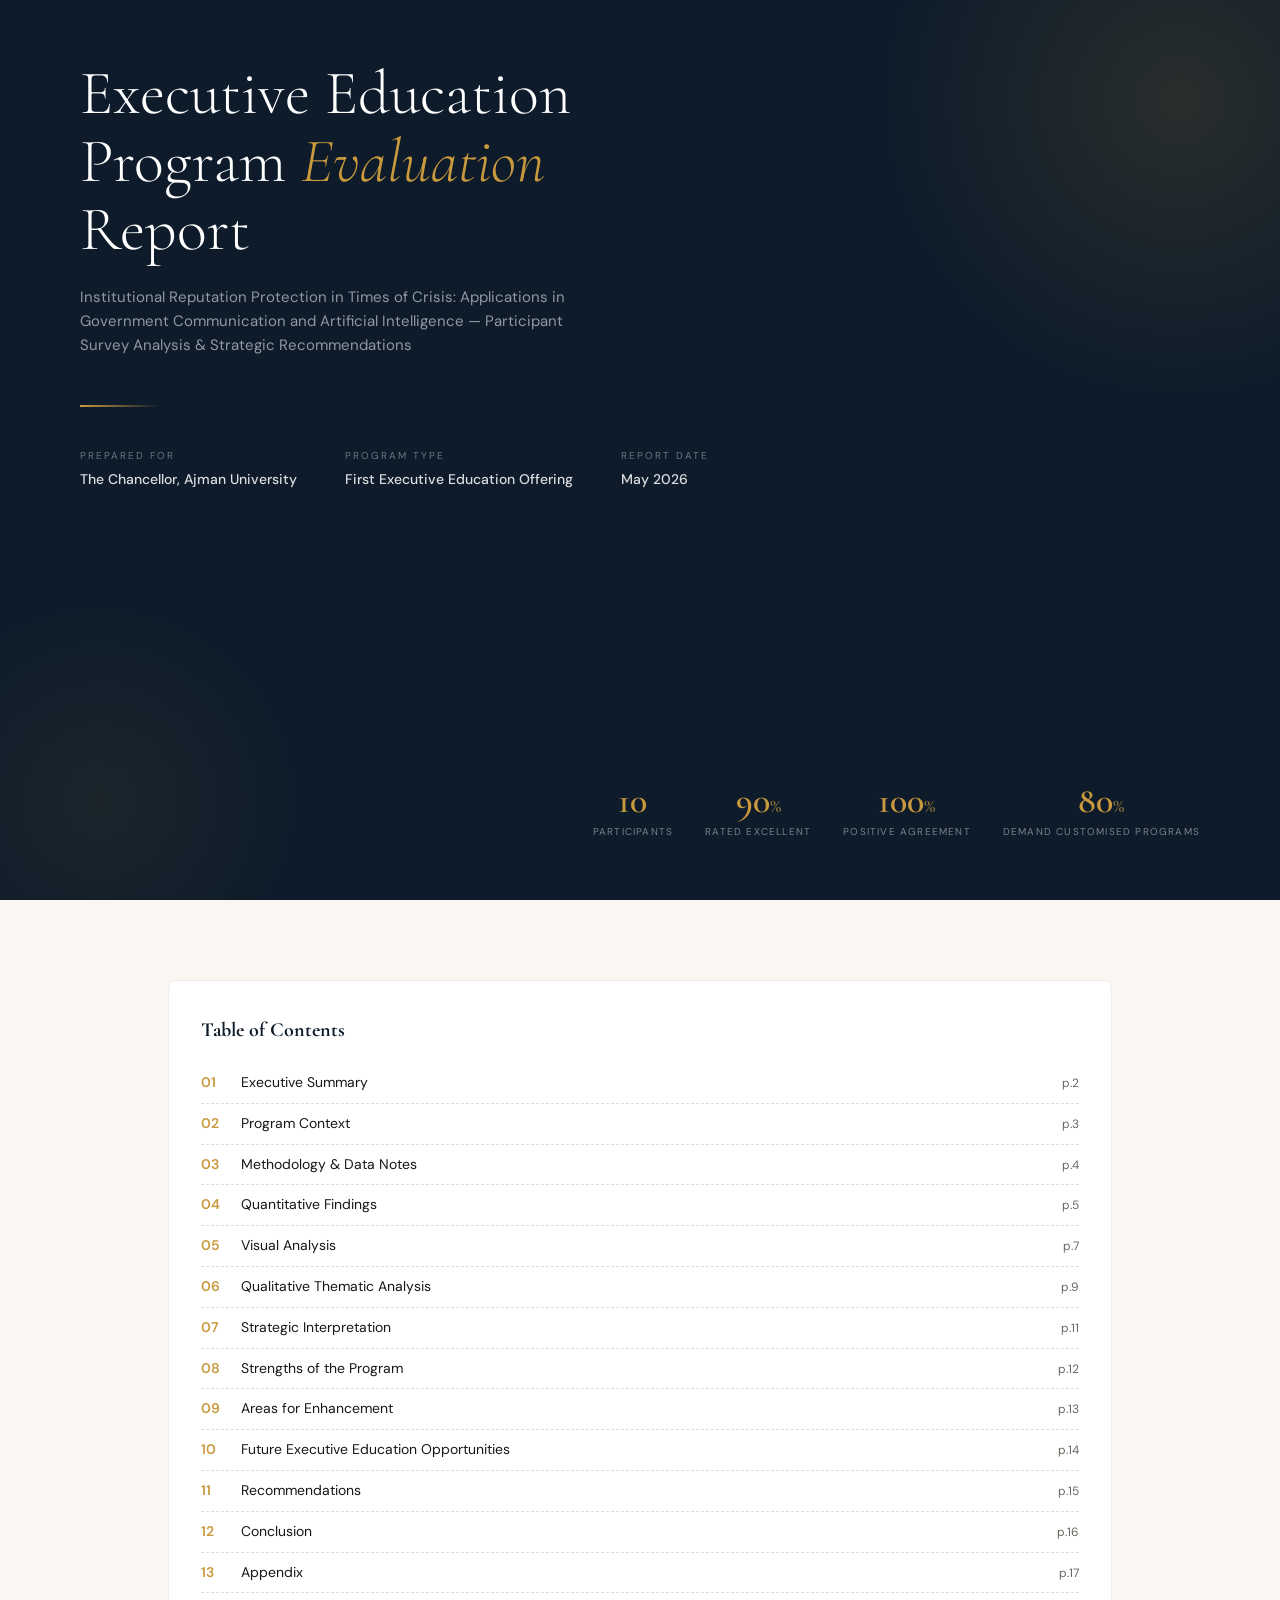
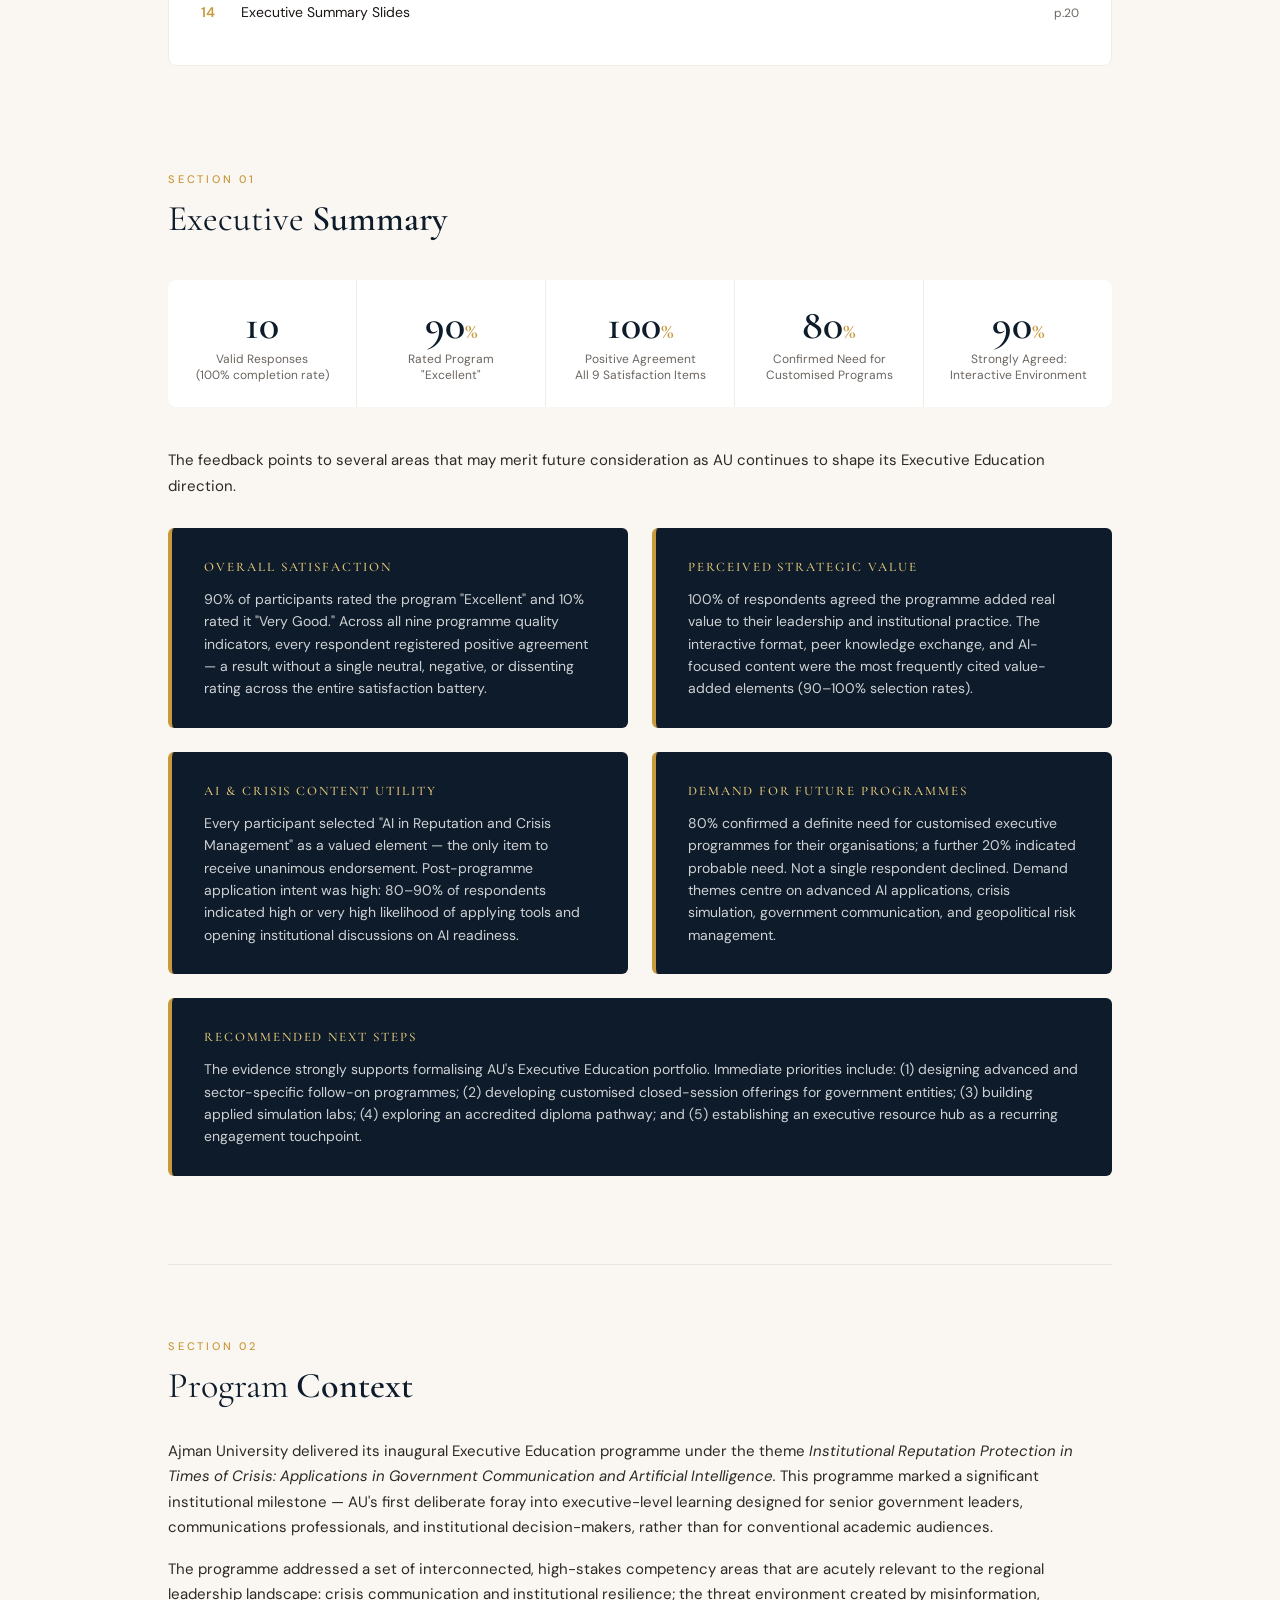
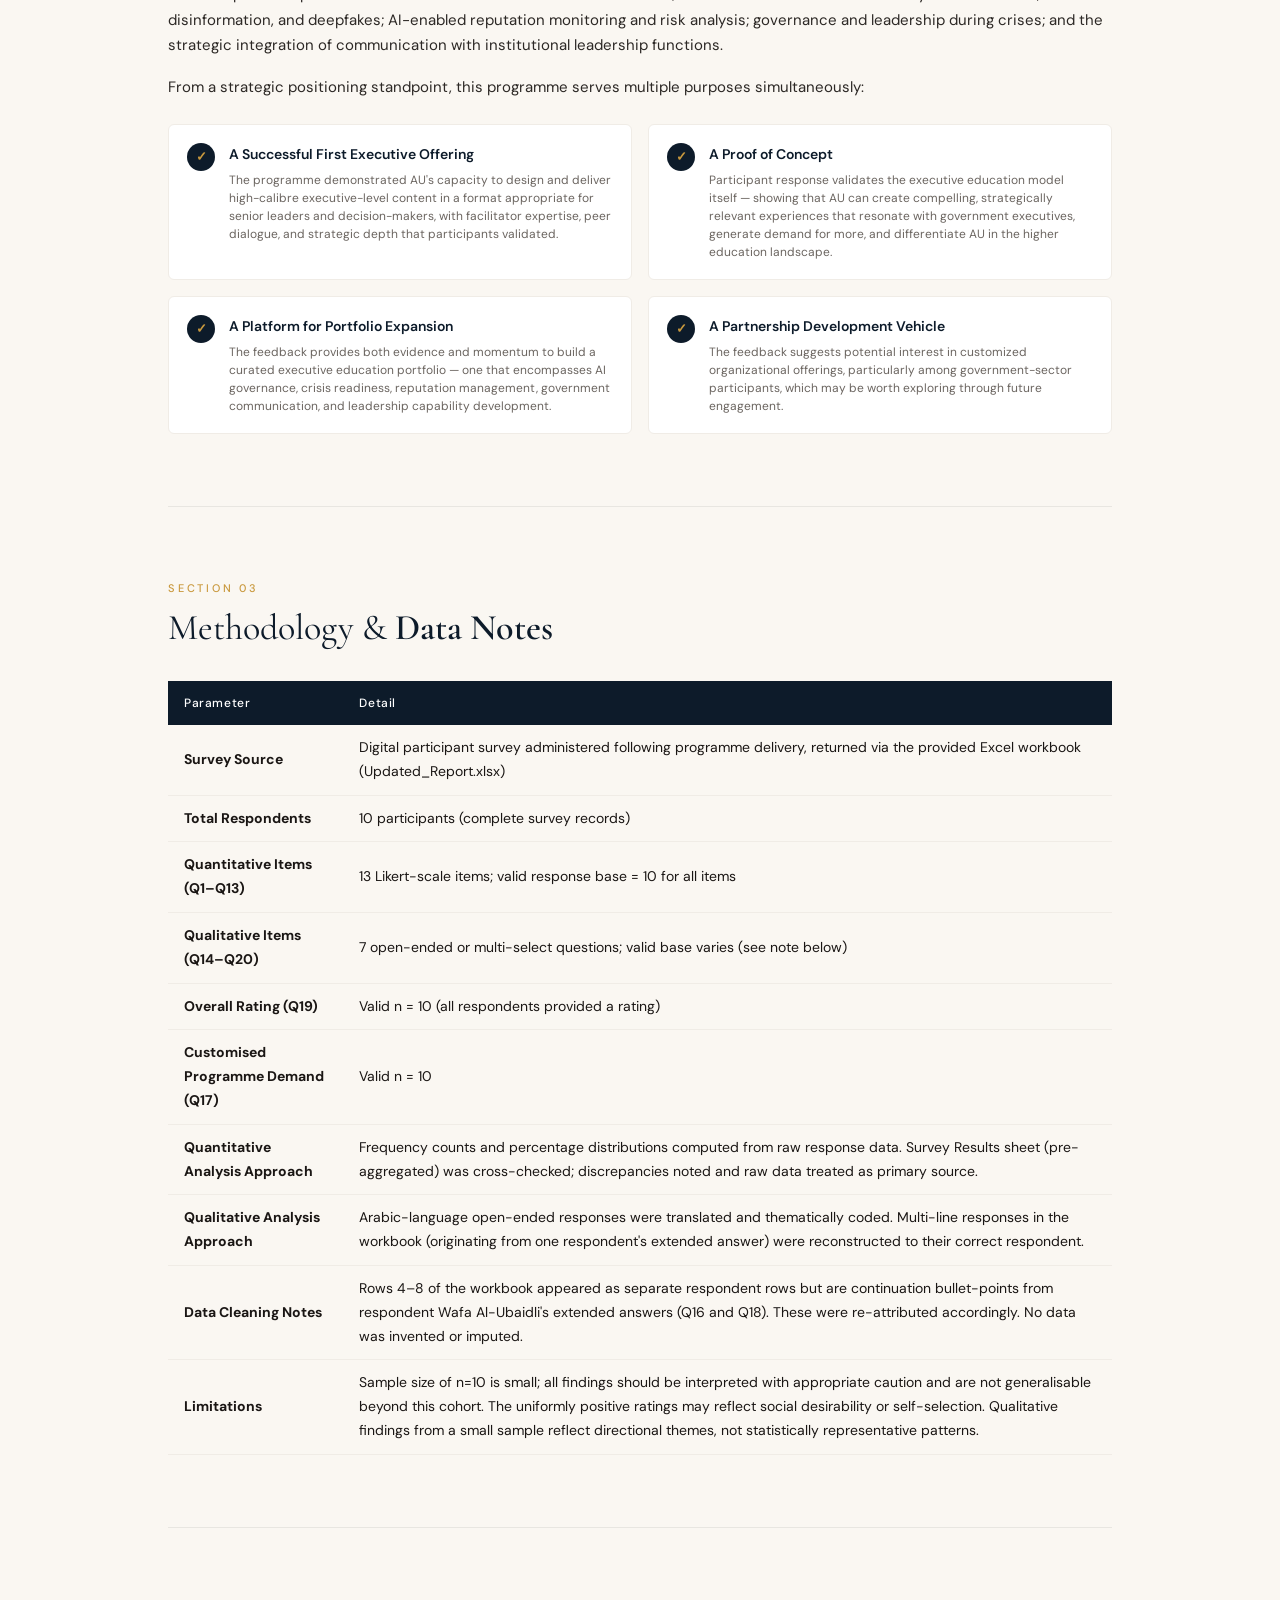
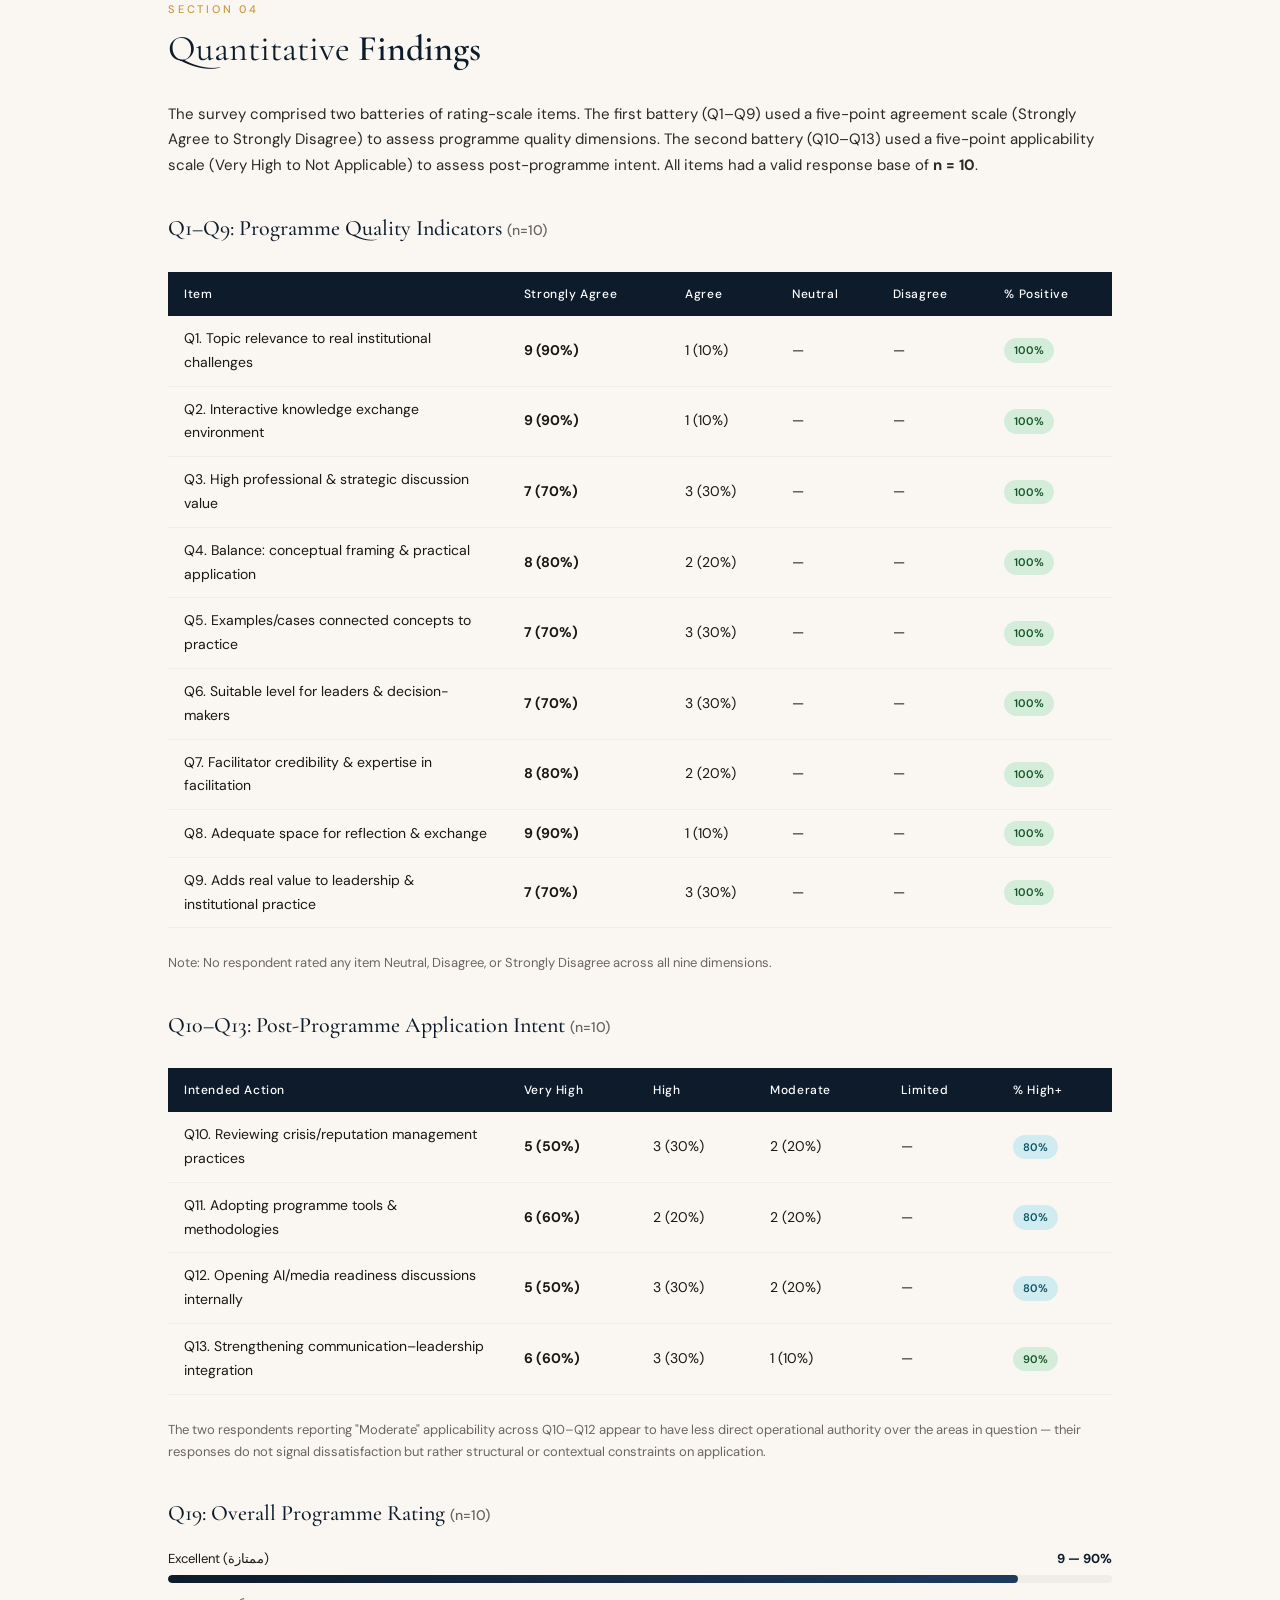
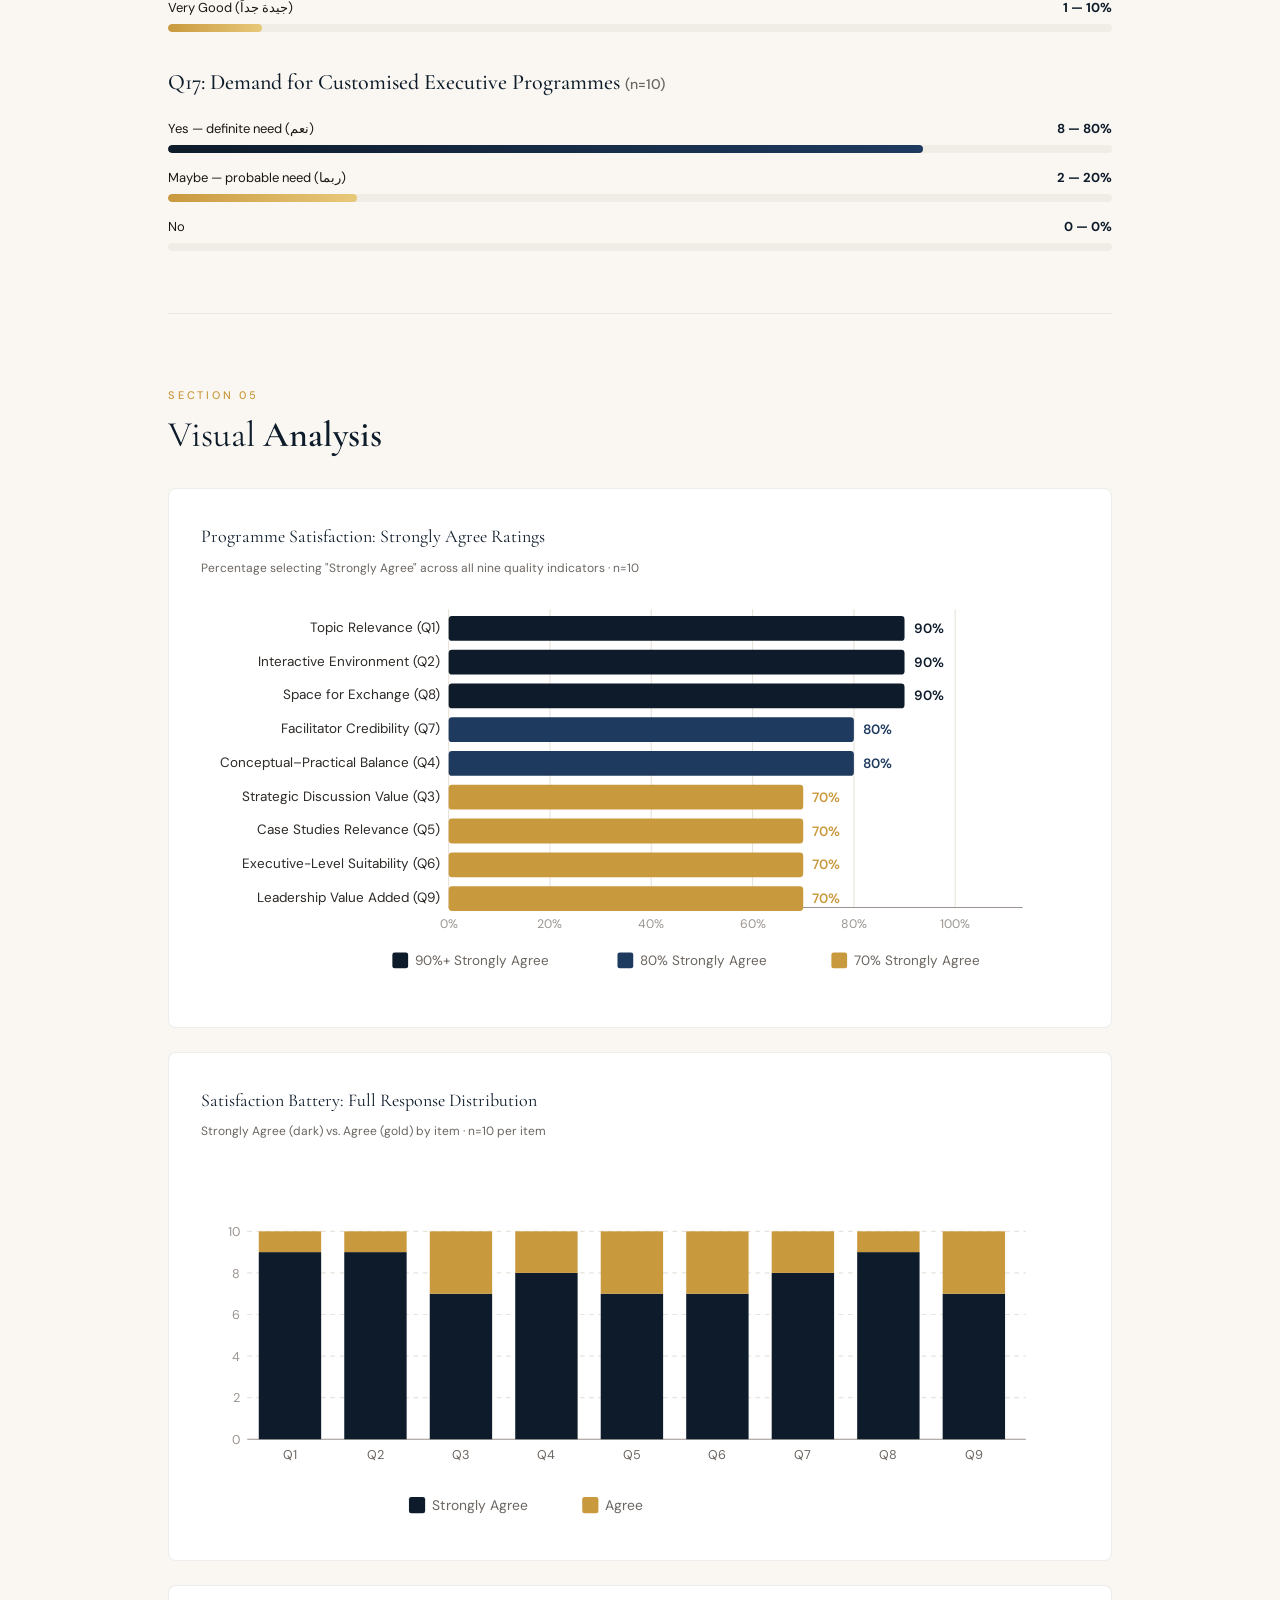
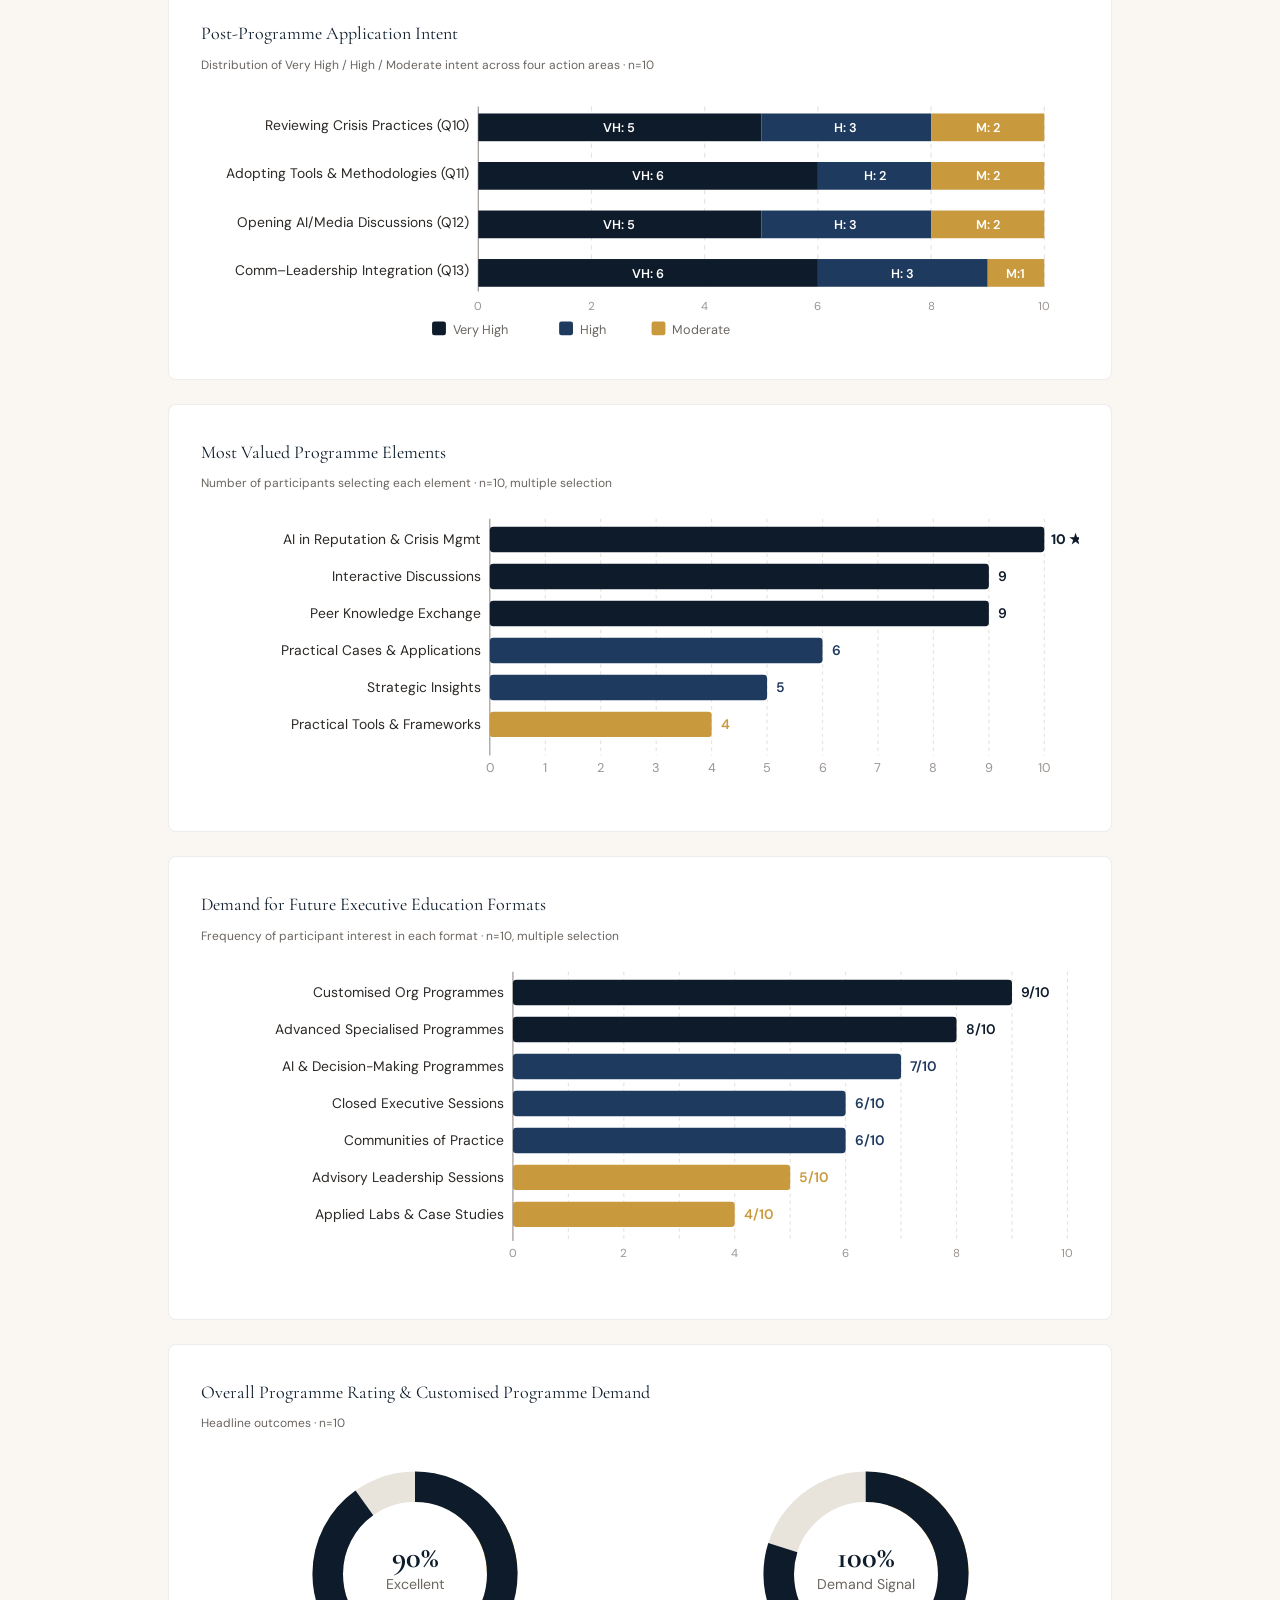
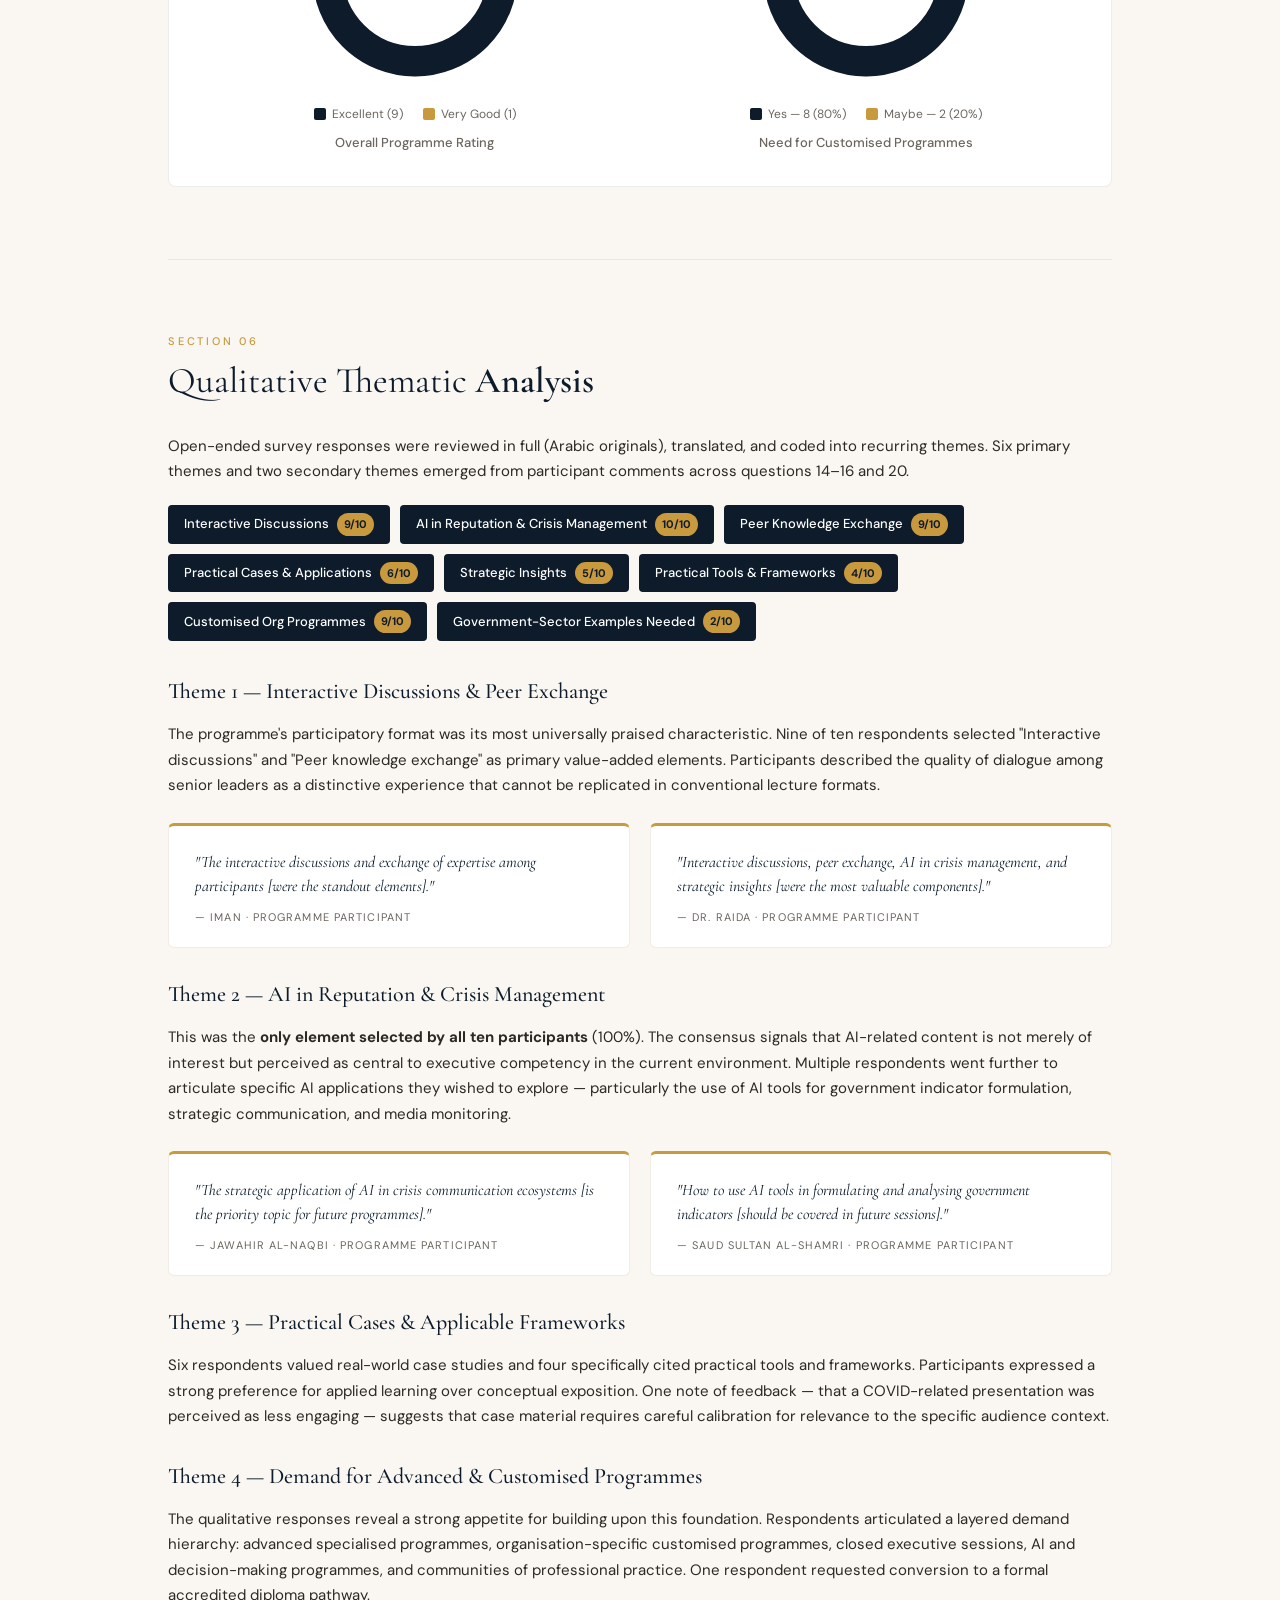
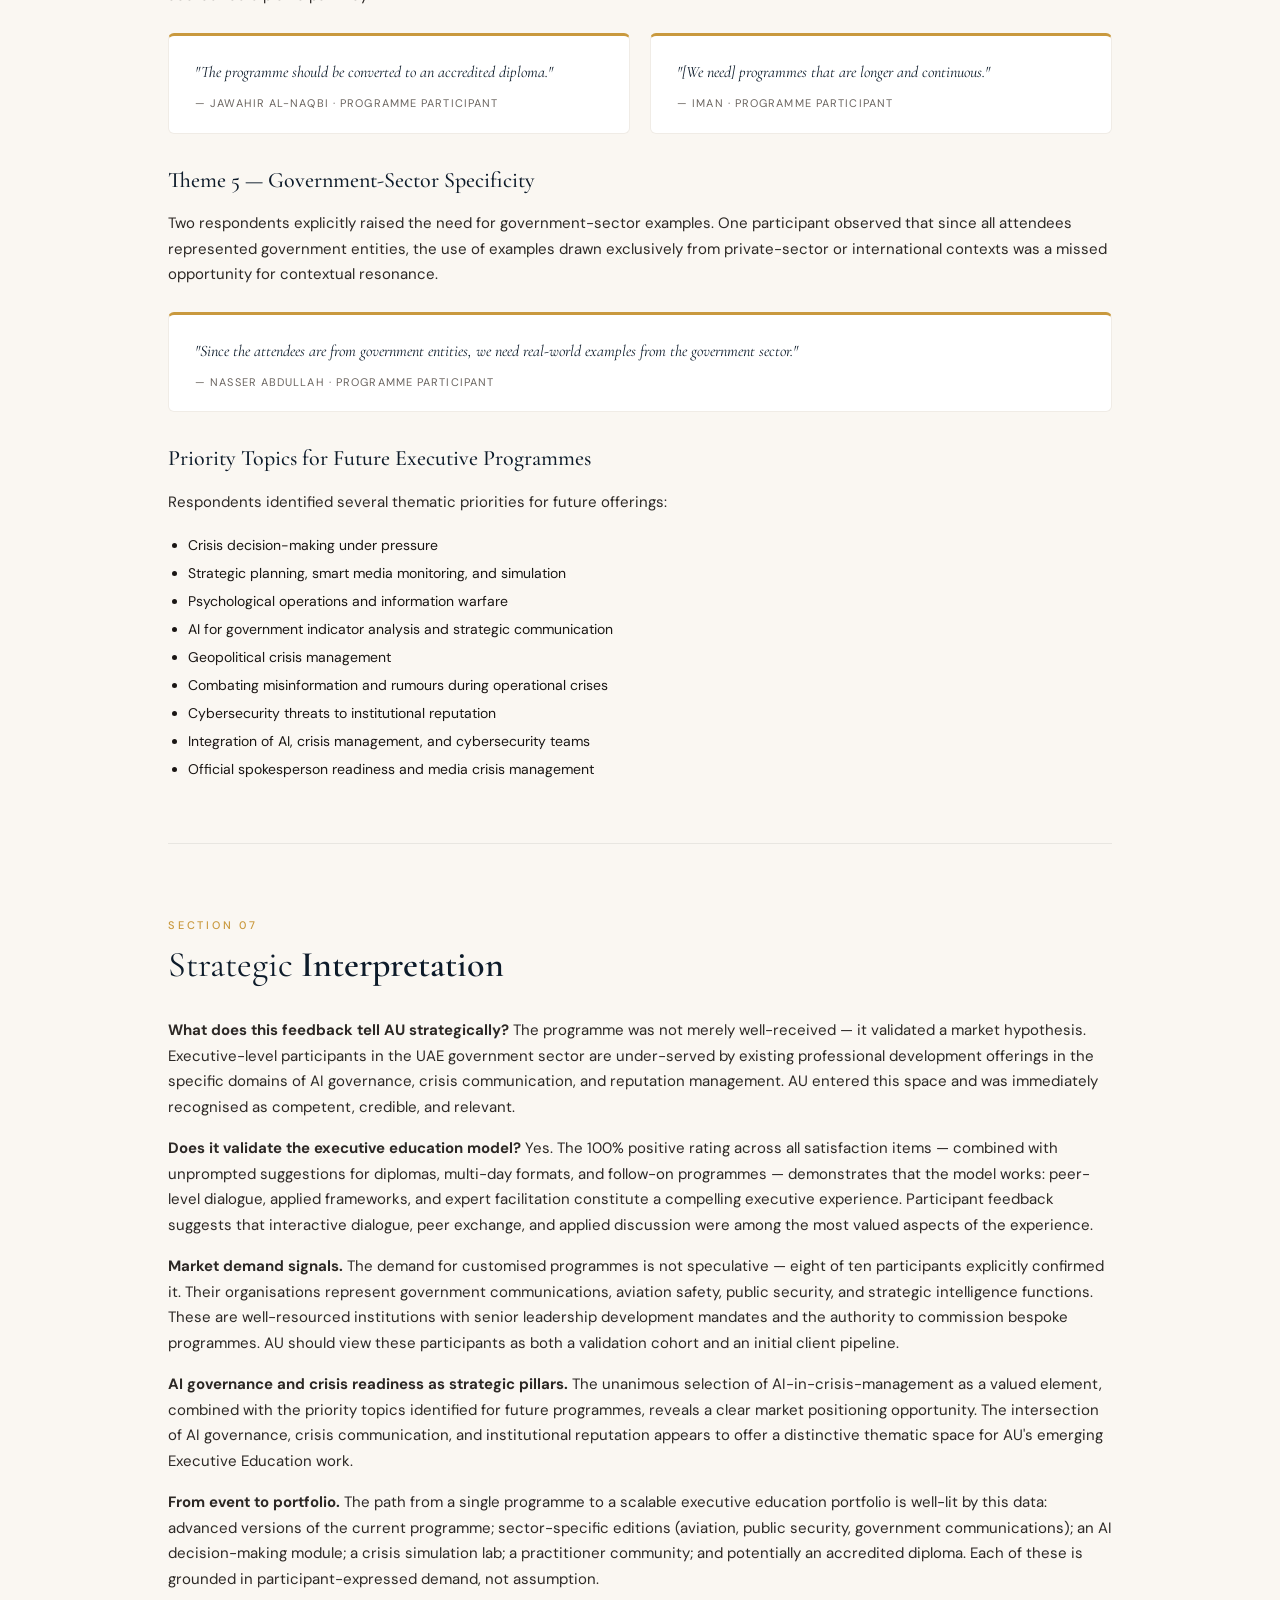
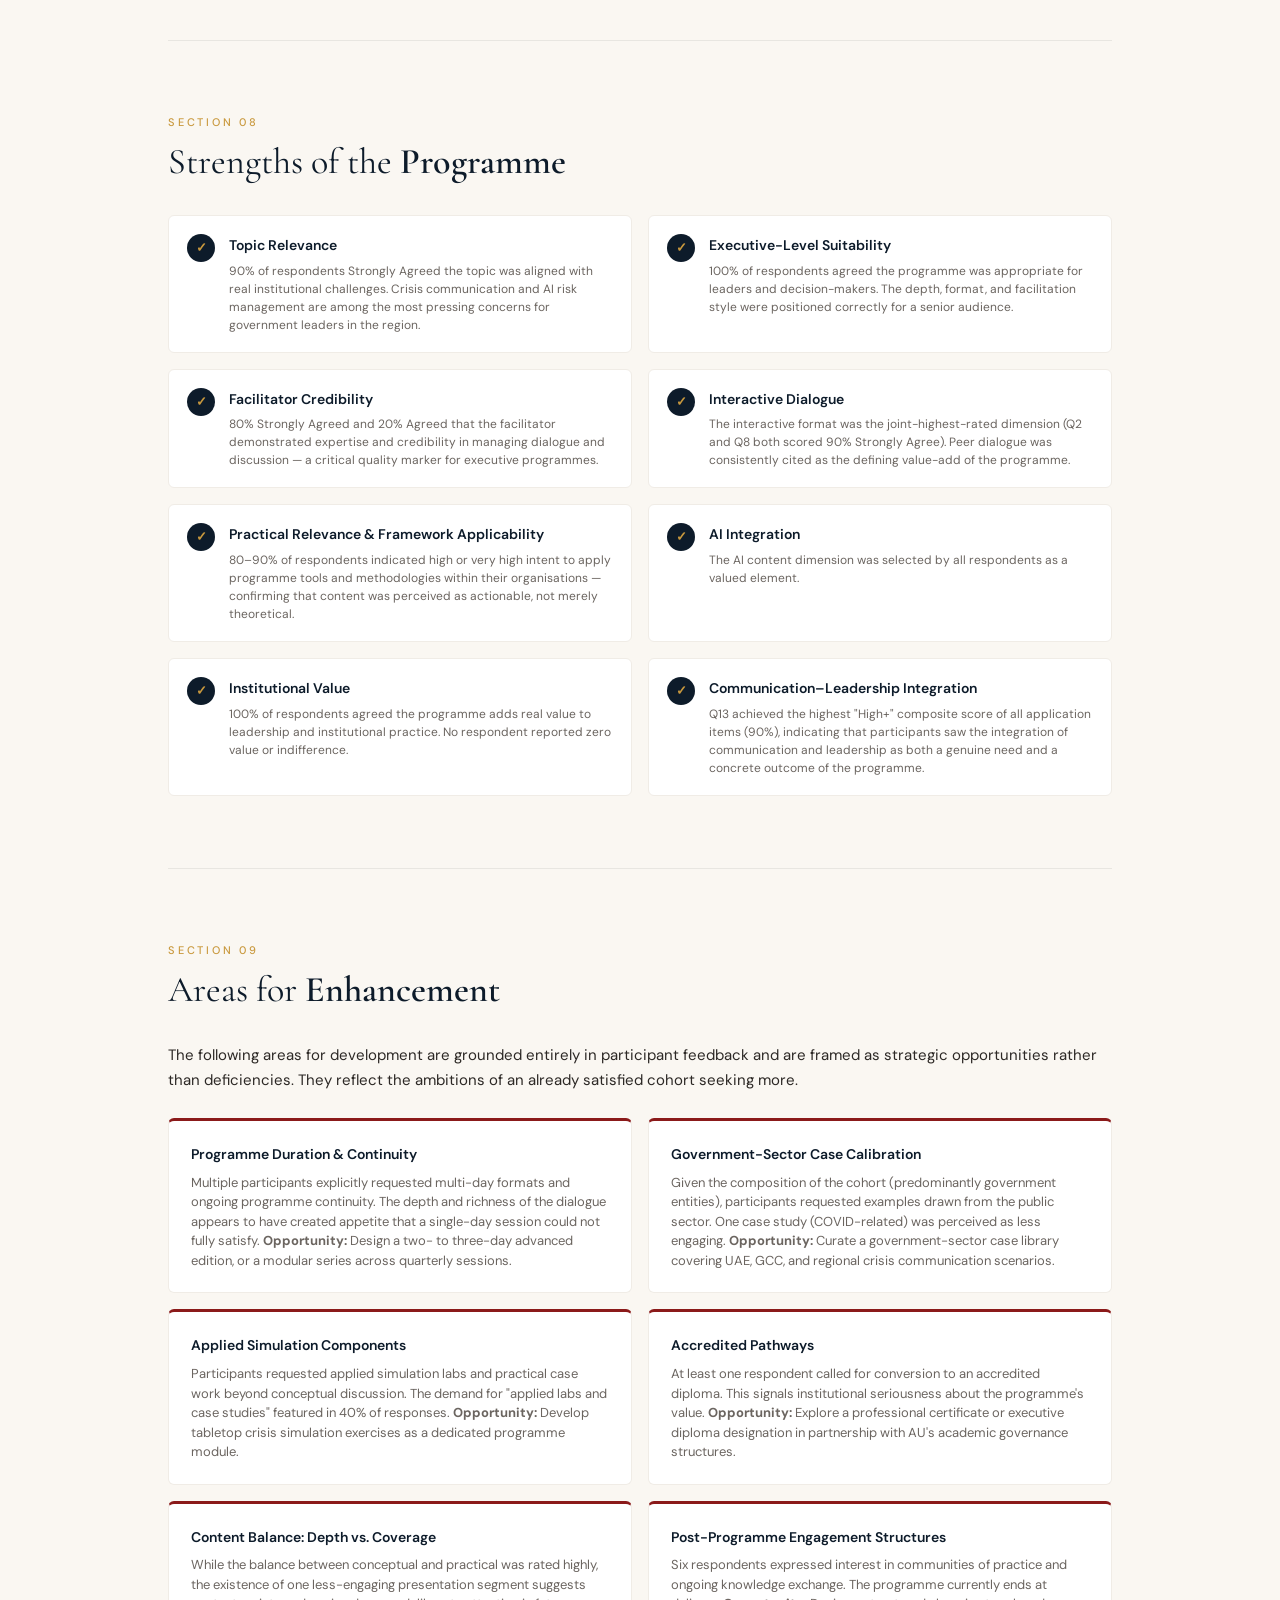
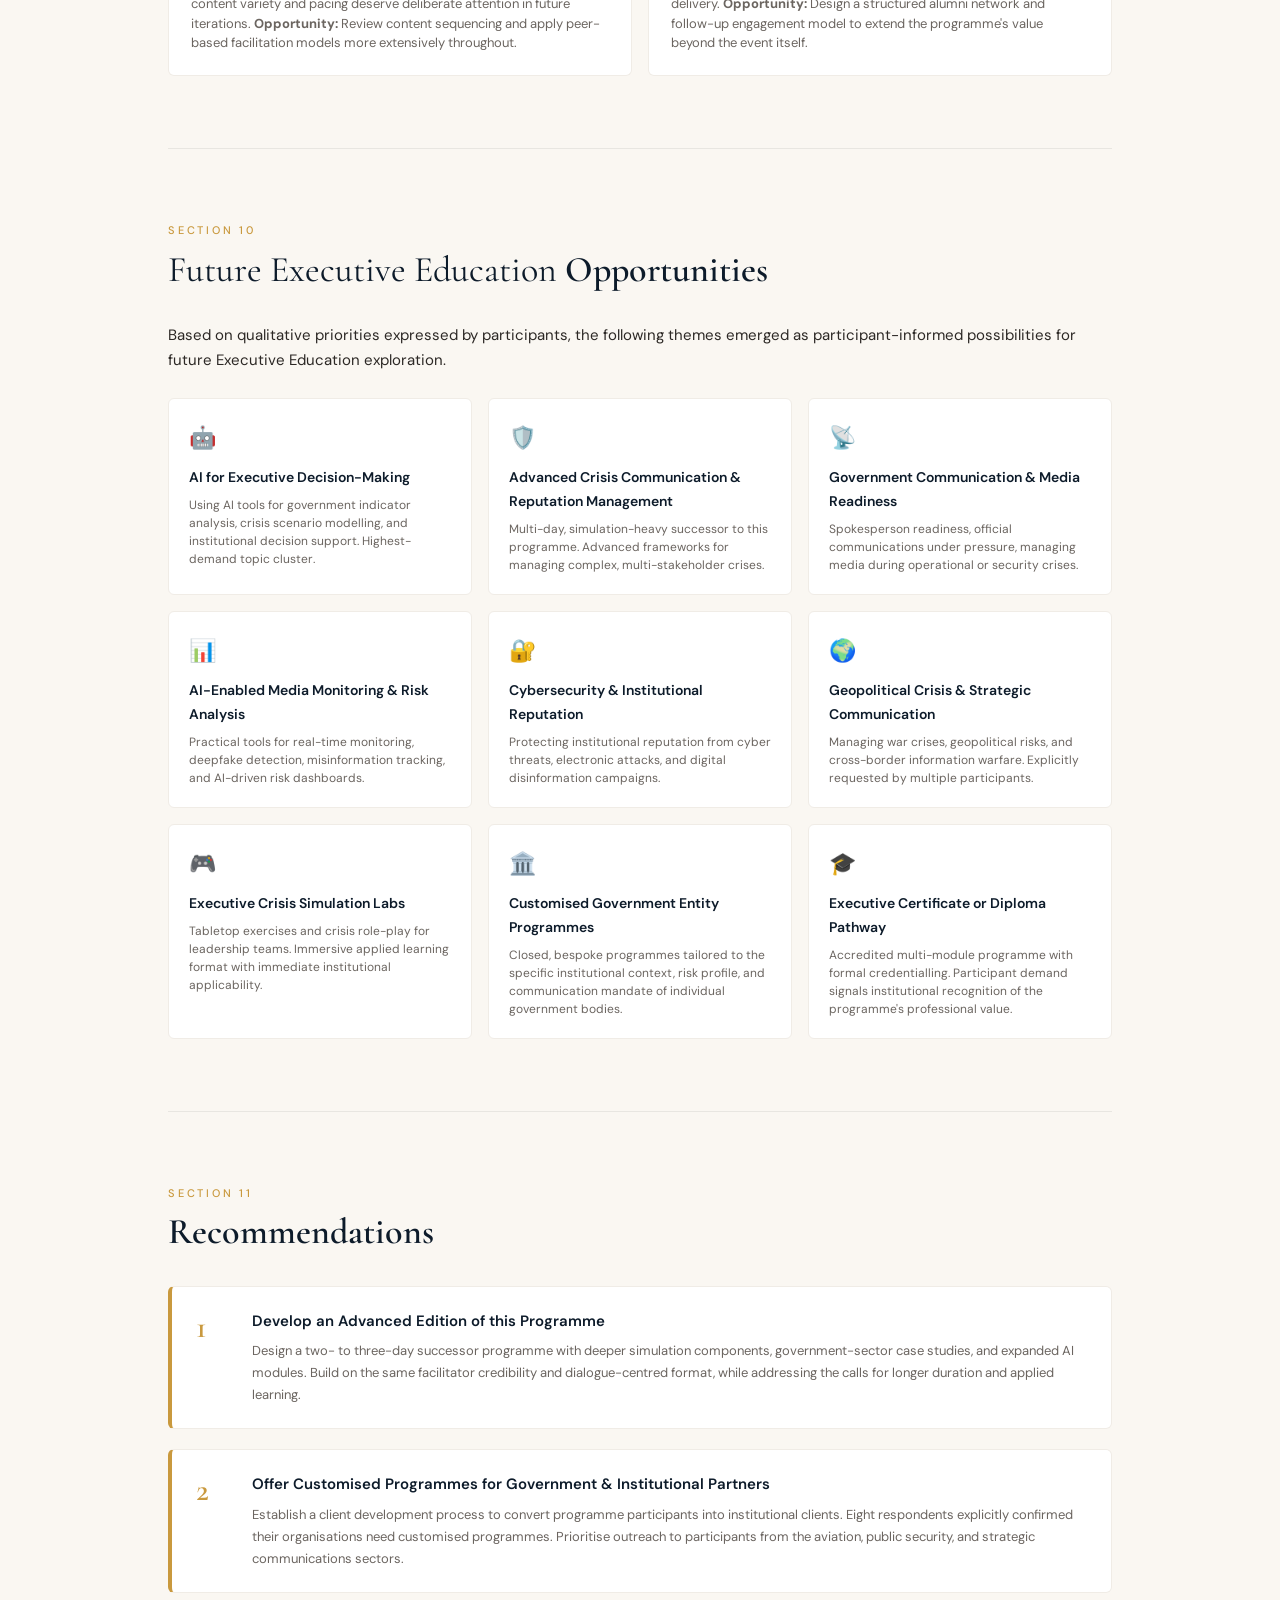
==== commit 866b7183: "Update AU_Executive_Education_Report.html" ====
--- a/AU_Executive_Education_Report.html
+++ b/AU_Executive_Education_Report.html
@@ -458,9 +458,7 @@
 
 <!-- ==================== COVER ==================== -->
 <div class="cover">
-  <div class="cover-logo" style="display:flex;justify-content:flex-end;">
-    <img src="[data-uri]" alt="AU Executive Education" style="height:52px;mix-blend-mode:screen;"/>
-  </div>
+  
 
   <div class="cover-main">
     <h1 class="cover-title">
@@ -1442,50 +1440,44 @@
     <h2 class="section-title"><strong>Recommendations</strong></h2>
 
     <div class="rec-list">
+      
       <div class="rec-item">
         <div class="rec-num">1</div>
         <div class="rec-body">
-          <h4>Continue and Scale AU Executive Education</h4>
-          <p>This inaugural programme has generated the evidence base to justify formalising executive education as an institutional priority. Establish a dedicated executive education function within AU — with its own branding, budget, and delivery calendar — to sustain and grow this market position.</p>
+          <h4>Develop an Advanced Edition of this Programme</h4>
+          <p>Design a two- to three-day successor programme with deeper simulation components, government-sector case studies, and expanded AI modules. Build on the same facilitator credibility and dialogue-centred format, while addressing the calls for longer duration and applied learning.</p>
         </div>
       </div>
       <div class="rec-item">
         <div class="rec-num">2</div>
         <div class="rec-body">
-          <h4>Develop an Advanced Edition of this Programme</h4>
-          <p>Design a two- to three-day successor programme with deeper simulation components, government-sector case studies, and expanded AI modules. Build on the same facilitator credibility and dialogue-centred format, while addressing the calls for longer duration and applied learning.</p>
+          <h4>Offer Customised Programmes for Government &amp; Institutional Partners</h4>
+          <p>Establish a client development process to convert programme participants into institutional clients. Eight respondents explicitly confirmed their organisations need customised programmes. Prioritise outreach to participants from the aviation, public security, and strategic communications sectors.</p>
         </div>
       </div>
       <div class="rec-item">
         <div class="rec-num">3</div>
         <div class="rec-body">
-          <h4>Offer Customised Programmes for Government &amp; Institutional Partners</h4>
-          <p>Establish a client development process to convert programme participants into institutional clients. Eight respondents explicitly confirmed their organisations need customised programmes. Prioritise outreach to participants from the aviation, public security, and strategic communications sectors.</p>
+          <h4>Build Executive Simulation-Based Learning Formats</h4>
+          <p>Develop crisis simulation labs as a flagship format — immersive, team-based, and directly applicable to institutional contexts. This format addresses the strongest gap identified in the feedback and differentiates AU from academic training providers.</p>
         </div>
       </div>
       <div class="rec-item">
         <div class="rec-num">4</div>
         <div class="rec-body">
-          <h4>Build Executive Simulation-Based Learning Formats</h4>
-          <p>Develop crisis simulation labs as a flagship format — immersive, team-based, and directly applicable to institutional contexts. This format addresses the strongest gap identified in the feedback and differentiates AU from academic training providers.</p>
+          <h4>Create a Curated Executive Resource Hub</h4>
+          <p>Establish a digital resource hub for executive alumni — curated readings, AI tools, crisis communication frameworks, and case studies. This extends programme value beyond the event and creates a recurring engagement touchpoint with participants and their organisations.</p>
         </div>
       </div>
       <div class="rec-item">
         <div class="rec-num">5</div>
         <div class="rec-body">
-          <h4>Create a Curated Executive Resource Hub</h4>
-          <p>Establish a digital resource hub for executive alumni — curated readings, AI tools, crisis communication frameworks, and case studies. This extends programme value beyond the event and creates a recurring engagement touchpoint with participants and their organisations.</p>
+          <h4>Explore Certificate or Diploma Accreditation Pathways</h4>
+          <p>Assess the feasibility of a modular executive certificate or diploma in Crisis Communication, AI Governance, or Institutional Reputation Management. Participant demand is evidenced; a formal credential adds institutional legitimacy and enables partnership with government training mandates.</p>
         </div>
       </div>
       <div class="rec-item">
         <div class="rec-num">6</div>
-        <div class="rec-body">
-          <h4>Explore Certificate or Diploma Accreditation Pathways</h4>
-          <p>Assess the feasibility of a modular executive certificate or diploma in Crisis Communication, AI Governance, or Institutional Reputation Management. Participant demand is evidenced; a formal credential adds institutional legitimacy and enables partnership with government training mandates.</p>
-        </div>
-      </div>
-      <div class="rec-item">
-        <div class="rec-num">7</div>
         <div class="rec-body">
           <h4>The Feedback Provides a Positive Narrative for Future Executive Education Communication</h4>
           <p>This report — and the validated feedback it contains — provides AU with a credible, evidence-based narrative for positioning its executive education capabilities externally. Use the results to engage potential government and corporate partners, and to inform proposals for Executive Education development funding.</p>
